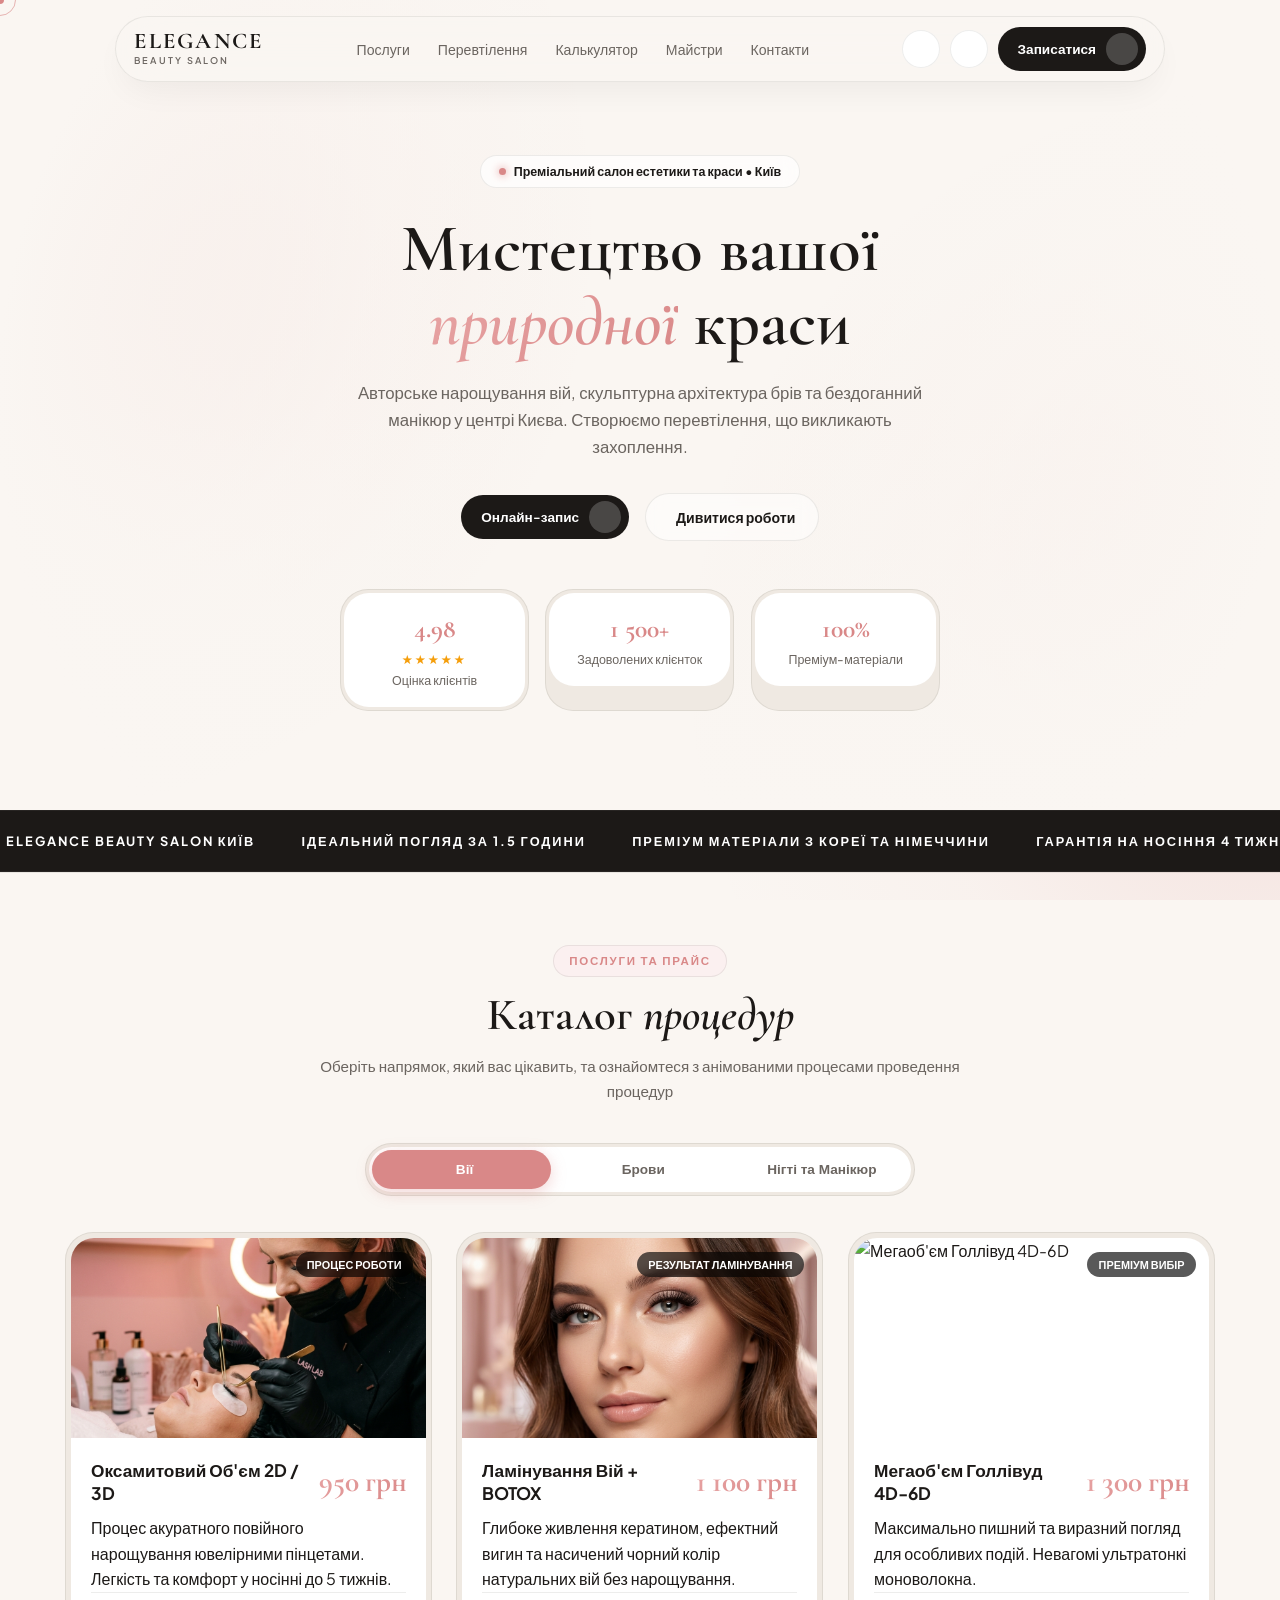
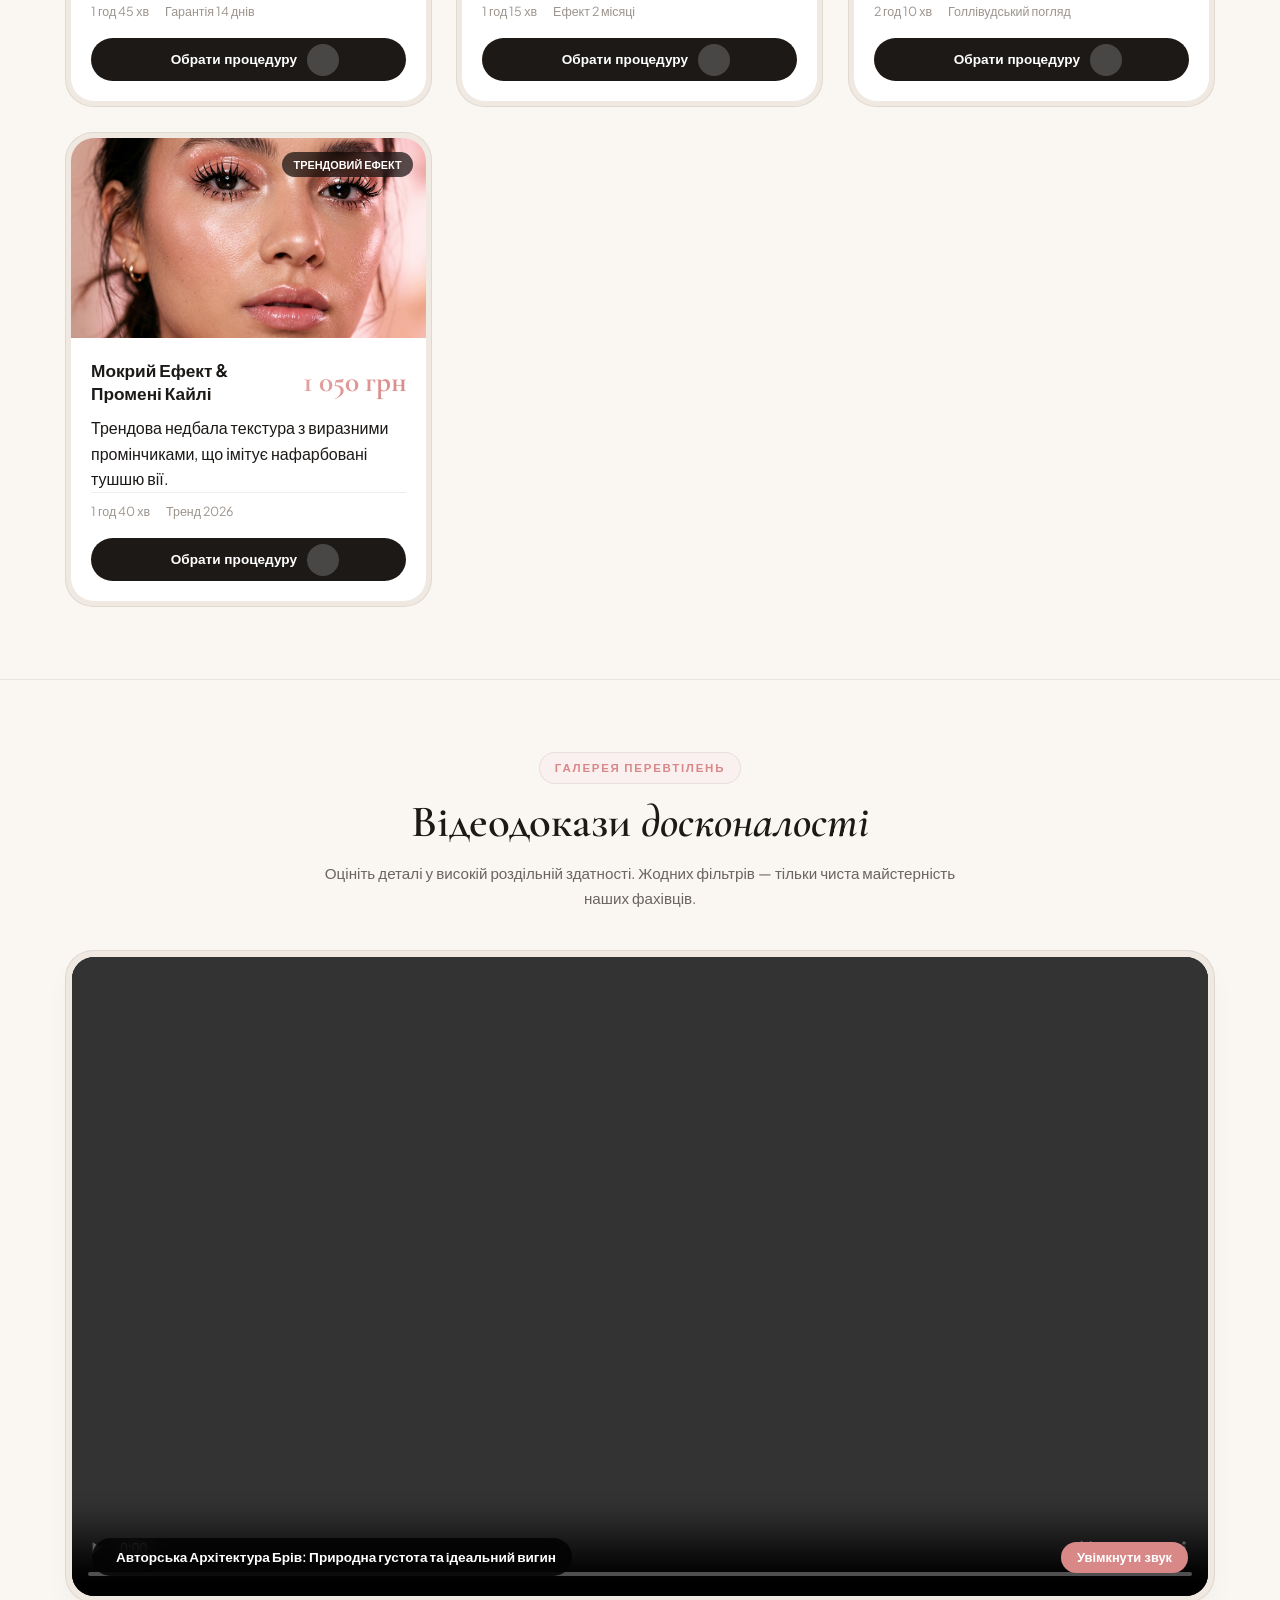
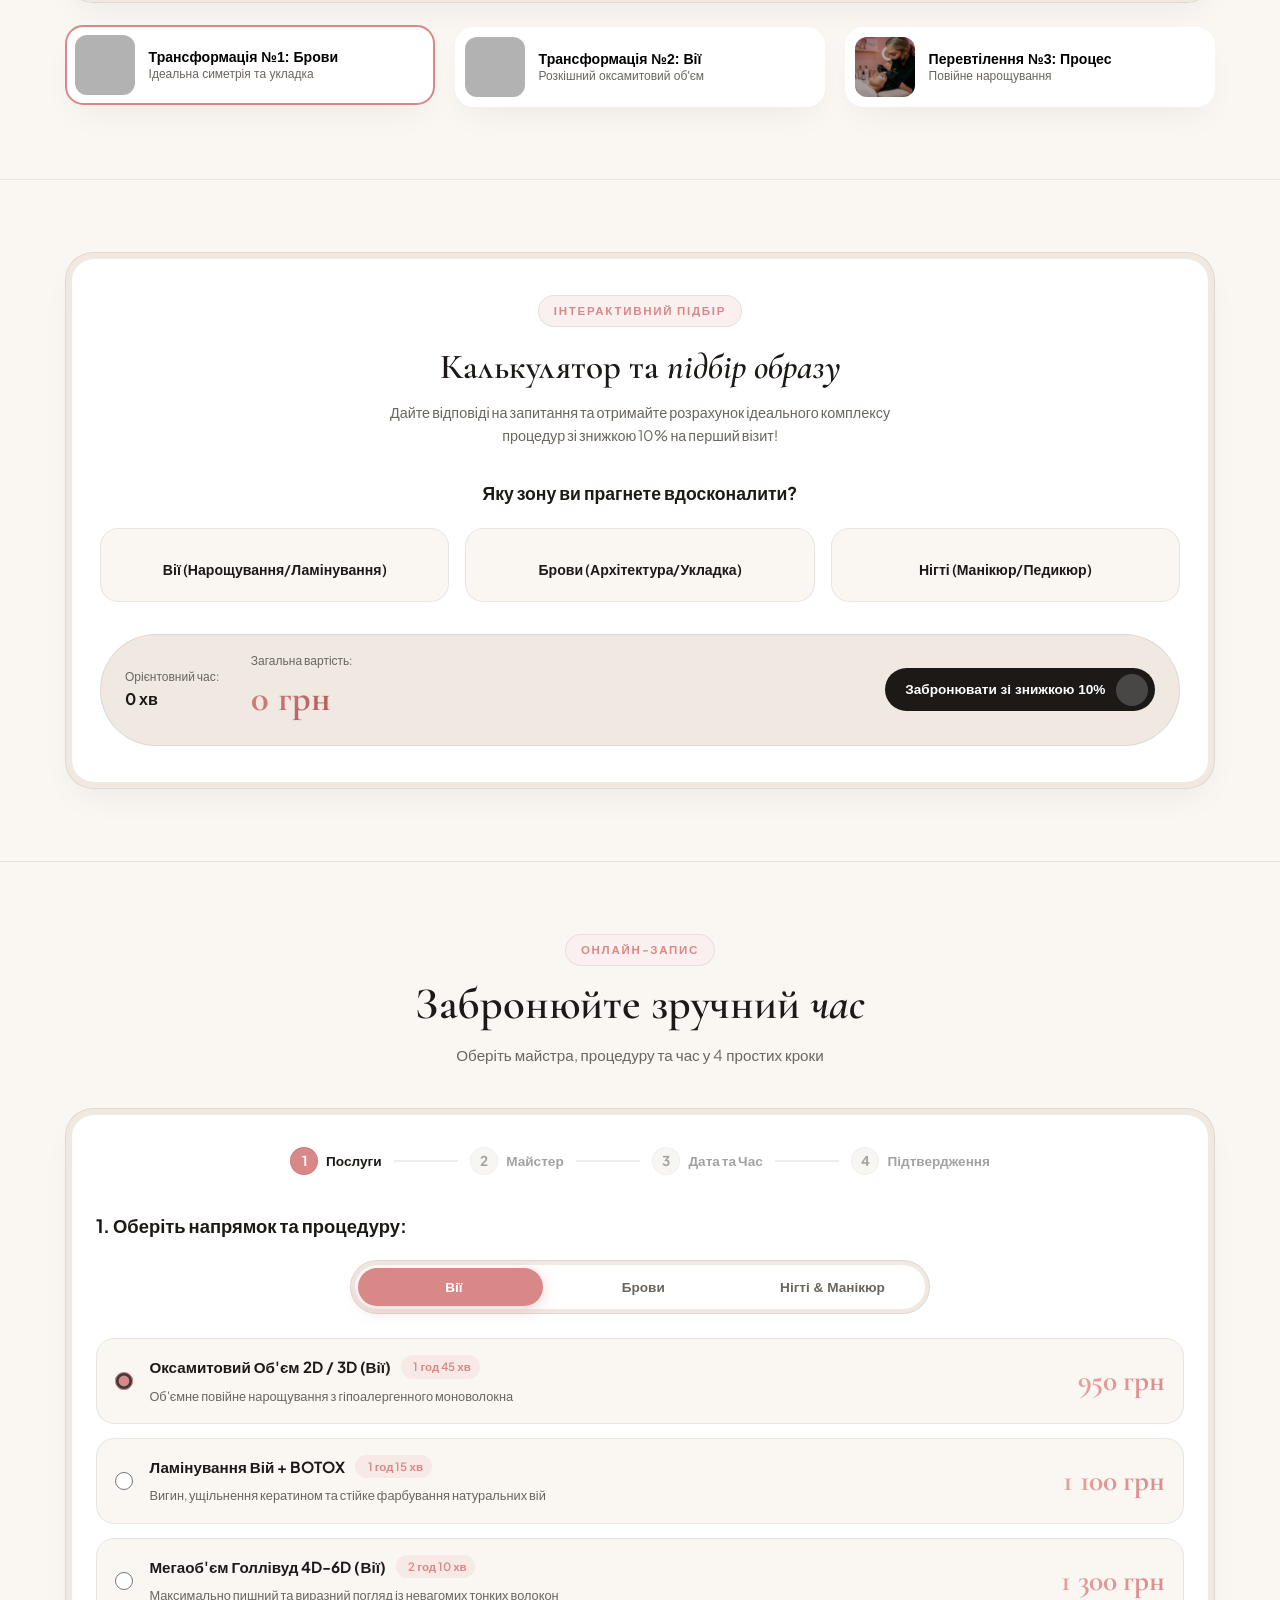
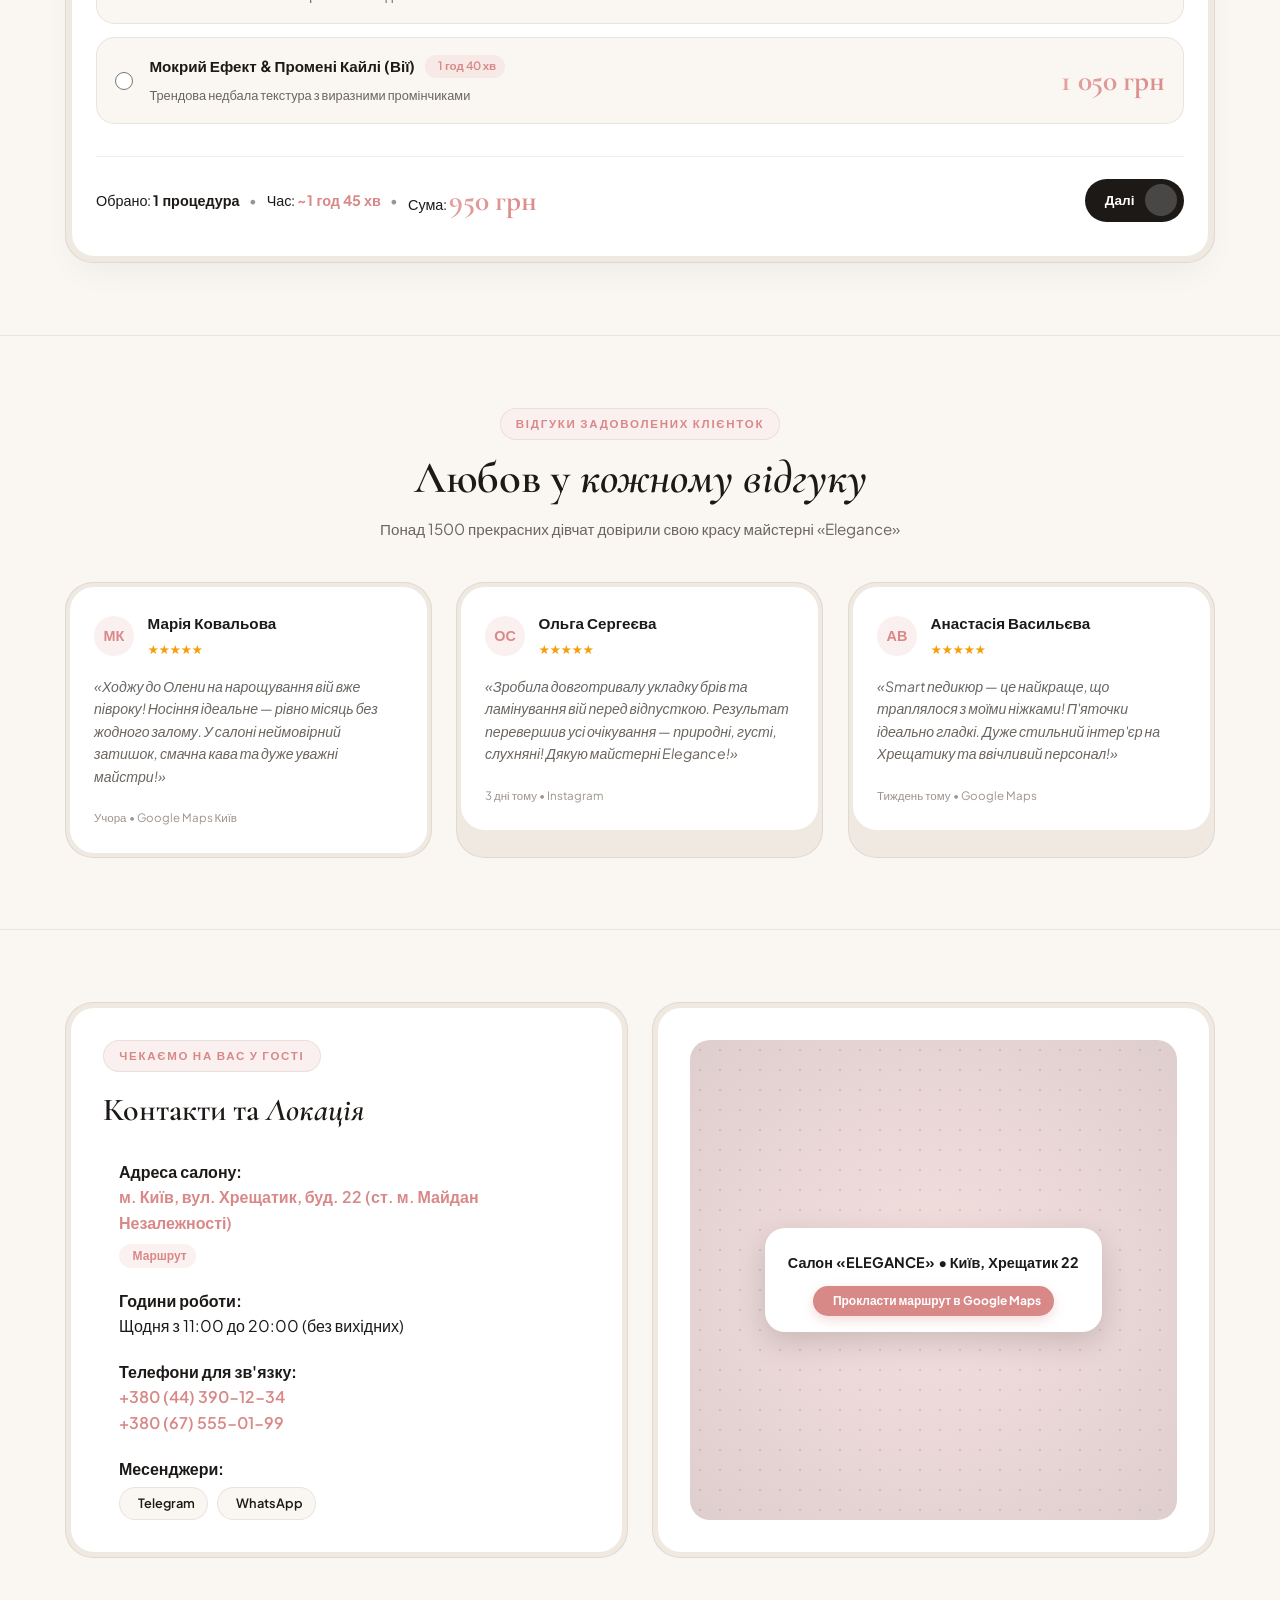
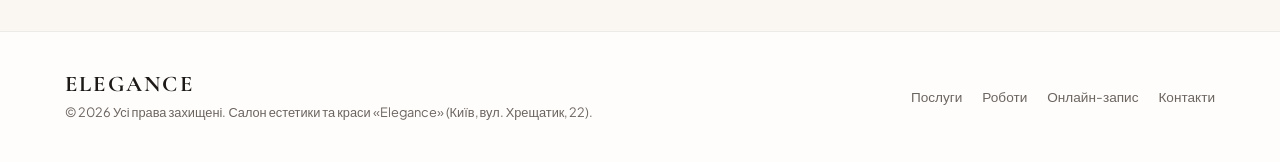
==== index.html @ 8b72a8e2 "Update index.html" ====
<!DOCTYPE html>
<html lang="uk" data-theme="light">
<head>
    <meta charset="UTF-8">
    <meta name="viewport" content="width=device-width, initial-scale=1.0">
    <title>Салон Краси «Elegance» | Преміум Вії, Брови та Нігті в Києві</title>
    <meta name="description" content="Преміальний салон краси «Elegance» у Києві. Експертне нарощування вій, архітектура брів та авторський манікюр. Онлайн-запис 24/7.">
    
    <!-- Google Fonts -->
    <link rel="preconnect" href="https://fonts.googleapis.com">
    <link rel="preconnect" href="https://fonts.gstatic.com" crossorigin>
    <link href="https://fonts.googleapis.com/css2?family=Cormorant+Garamond:ital,wght@0,500;0,600;0,700;1,500;1,600&family=Plus+Jakarta+Sans:wght@300;400;500;600;700&family=Playfair+Display:ital,wght@0,600;0,700;1,400&display=swap" rel="stylesheet">
    
    <!-- Remix Icon -->
    <link href="https://cdn.jsdelivr.net/npm/remixicon@3.5.0/fonts/remixicon.css" rel="stylesheet">
    
    <link rel="stylesheet" href="index.css?v=20260807_RADIO_SINGLE_v1">
</head>
<body>

    <!-- Custom Luxury Cursor -->
    <div class="custom-cursor" id="customCursor"></div>
    <div class="custom-cursor-follower" id="customCursorFollower"></div>

    <!-- Floating Island Glass Navigation -->
    <header class="navbar-wrapper">
        <nav class="navbar-island">
            <a href="#" class="brand-logo">
                <span class="brand-title">ELEGANCE</span>
                <span class="brand-sub">BEAUTY SALON</span>
            </a>

            <div class="nav-menu" id="navMenu">
                <a href="#services" class="nav-link">Послуги</a>
                <a href="#transformations" class="nav-link">Перевтілення</a>
                <a href="#calculator" class="nav-link">Калькулятор</a>
                <a href="#booking" class="nav-link">Майстри</a>
                <a href="#contacts" class="nav-link">Контакти</a>
            </div>

            <div class="nav-actions">
                <button class="icon-toggle-btn" id="soundToggle" title="Звуковий відгук" aria-label="Звук">
                    <i class="ri-volume-up-line" id="soundIcon"></i>
                </button>

                <button class="icon-toggle-btn" id="themeToggle" title="Змінити тему" aria-label="Тема">
                    <i class="ri-moon-clear-line" id="themeIcon"></i>
                </button>

                <a href="#booking" class="btn-nested-primary nav-cta-desktop">
                    <span class="btn-text">Записатися</span>
                    <span class="btn-icon-wrapper">
                        <i class="ri-arrow-right-up-line"></i>
                    </span>
                </a>

                <button class="hamburger-btn" id="hamburgerBtn" aria-label="Відкрити меню">
                    <span></span>
                    <span></span>
                </button>
            </div>
        </nav>
    </header>

    <!-- Mobile Navigation Overlay -->
    <div class="mobile-menu-overlay" id="mobileMenuOverlay">
        <div class="mobile-menu-content">
            <a href="#services" class="mobile-nav-link">Послуги та Прайс</a>
            <a href="#transformations" class="mobile-nav-link">Відеогалерея</a>
            <a href="#calculator" class="mobile-nav-link">Підбір комплекту</a>
            <a href="#booking" class="mobile-nav-link">Онлайн-запис</a>
            <a href="#reviews" class="mobile-nav-link">Відгуки</a>
            <a href="#contacts" class="mobile-nav-link">Контакти</a>
            
            <div class="mobile-menu-footer">
                <a href="#booking" class="btn-nested-primary btn-full-mobile">
                    <span class="btn-text">Записатися онлайн</span>
                    <span class="btn-icon-wrapper"><i class="ri-calendar-check-line"></i></span>
                </a>
            </div>
        </div>
    </div>

    <!-- Main Content -->
    <main>
        <!-- Hero Section -->
        <section class="hero-section" id="hero">
            <div class="hero-bg-media">
                <video autoplay loop muted playsinline class="hero-video">
                    <source src="assets/videos/kling_20260805_VIDEO_Smooth_cin_5926_0.mp4" type="video/mp4">
                </video>
                <div class="hero-overlay-gradient"></div>
            </div>

            <div class="hero-container">
                <div class="hero-badge-pill">
                    <span class="badge-dot"></span>
                    <span>Преміальний салон естетики та краси • Київ</span>
                </div>

                <h1 class="hero-heading">
                    Мистецтво вашої <br>
                    <span class="text-serif-italic text-gradient">природної</span> краси
                </h1>

                <p class="hero-description">
                    Авторське нарощування вій, скульптурна архітектура брів та бездоганний манікюр у центрі Києва. Створюємо перевтілення, що викликають захоплення.
                </p>

                <div class="hero-actions">
                    <a href="#booking" class="btn-nested-primary btn-hero">
                        <span class="btn-text">Онлайн-запис</span>
                        <span class="btn-icon-wrapper"><i class="ri-calendar-line"></i></span>
                    </a>
                    <a href="#transformations" class="btn-secondary-glass">
                        <i class="ri-play-circle-line"></i>
                        <span>Дивитися роботи</span>
                    </a>
                </div>

                <!-- Floating Feature Badges -->
                <div class="hero-stats-grid">
                    <div class="stat-card-bezel">
                        <div class="stat-card-core">
                            <span class="stat-number">4.98</span>
                            <span class="stat-stars">★★★★★</span>
                            <span class="stat-label">Оцінка клієнтів</span>
                        </div>
                    </div>
                    <div class="stat-card-bezel">
                        <div class="stat-card-core">
                            <span class="stat-number">1 500+</span>
                            <span class="stat-label">Задоволених клієнток</span>
                        </div>
                    </div>
                    <div class="stat-card-bezel">
                        <div class="stat-card-core">
                            <span class="stat-number">100%</span>
                            <span class="stat-label">Преміум-матеріали</span>
                        </div>
                    </div>
                </div>
            </div>
        </section>

        <!-- Floating Text / Marquee Banner -->
        <section class="marquee-section">
            <div class="marquee-track">
                <div class="marquee-content">
                    <span class="marquee-item"><i class="ri-sparkles-line"></i> ELEGANCE BEAUTY SALON КИЇВ</span>
                    <span class="marquee-item"><i class="ri-heart-3-line"></i> ІДЕАЛЬНИЙ ПОГЛЯД ЗА 1.5 ГОДИНИ</span>
                    <span class="marquee-item"><i class="ri-vip-crown-line"></i> ПРЕМІУМ МАТЕРІАЛИ З КОРЕЇ ТА НІМЕЧЧИНИ</span>
                    <span class="marquee-item"><i class="ri-checkbox-circle-line"></i> ГАРАНТІЯ НА НОСІННЯ 4 ТИЖНІ</span>
                    <span class="marquee-item"><i class="ri-cup-line"></i> СВІЖОЗВАРЕНА КАВА ТА ШАМПАНСЬКЕ</span>
                </div>
                <div class="marquee-content" aria-hidden="true">
                    <span class="marquee-item"><i class="ri-sparkles-line"></i> ELEGANCE BEAUTY SALON КИЇВ</span>
                    <span class="marquee-item"><i class="ri-heart-3-line"></i> ІДЕАЛЬНИЙ ПОГЛЯД ЗА 1.5 ГОДИНИ</span>
                    <span class="marquee-item"><i class="ri-vip-crown-line"></i> ПРЕМІУМ МАТЕРІАЛИ З КОРЕЇ ТА НІМЕЧЧИНИ</span>
                    <span class="marquee-item"><i class="ri-checkbox-circle-line"></i> ГАРАНТІЯ НА НОСІННЯ 4 ТИЖНІ</span>
                    <span class="marquee-item"><i class="ri-cup-line"></i> СВІЖОЗВАРЕНА КАВА ТА ШАМПАНСЬКЕ</span>
                </div>
            </div>
        </section>

        <!-- Services Section (REAL KYIV MARKET PRICES IN UAH / ГРН) -->
        <section class="services-section" id="services">
            <div class="section-container">
                <div class="section-header">
                    <div class="eyebrow-pill">Послуги та Прайс</div>
                    <h2 class="section-title">Каталог <span class="text-serif-italic">процедур</span></h2>
                    <p class="section-subtitle">Оберіть напрямок, який вас цікавить, та ознайомтеся з анімованими процесами проведення процедур</p>
                </div>

                <!-- Category Tabs -->
                <div class="services-tabs-bezel">
                    <div class="services-tabs-core">
                        <button class="tab-btn active" data-category="lashes">
                            <i class="ri-eye-line"></i>
                            <span>Вії</span>
                        </button>
                        <button class="tab-btn" data-category="brows">
                            <i class="ri-brush-line"></i>
                            <span>Брови</span>
                        </button>
                        <button class="tab-btn" data-category="nails">
                            <i class="ri-hand-sanitizer-line"></i>
                            <span>Нігті та Манікюр</span>
                        </button>
                    </div>
                </div>

                <!-- Services Grid (Kyiv Market Prices in UAH) -->
                <div class="services-grid" id="servicesGrid">
                    
                    <!-- EYELASHES VARIATIONS -->
                    <div class="service-card-shell category-item lashes active">
                        <div class="service-card-core">
                            <div class="service-media-preview">
                                <img src="assets/images/lash_process.png" alt="Процес нарощування вій пінцетами" class="card-img cinemagraph-media">
                                <span class="media-tag">Процес роботи</span>
                            </div>
                            <div class="service-details">
                                <div class="service-title-row">
                                    <h3 class="service-name">Оксамитовий Об'єм 2D / 3D</h3>
                                    <span class="service-price luxury-price">950 грн</span>
                                </div>
                                <p class="service-desc">Процес акуратного повійного нарощування ювелірними пінцетами. Легкість та комфорт у носінні до 5 тижнів.</p>
                                <div class="service-meta">
                                    <span><i class="ri-time-line"></i> 1 год 45 хв</span>
                                    <span><i class="ri-shield-star-line"></i> Гарантія 14 днів</span>
                                </div>
                                <button class="btn-nested-primary btn-service-add" data-service-id="1">
                                    <span class="btn-text">Обрати процедуру</span>
                                    <span class="btn-icon-wrapper"><i class="ri-add-line"></i></span>
                                </button>
                            </div>
                        </div>
                    </div>

                    <div class="service-card-shell category-item lashes active">
                        <div class="service-card-core">
                            <div class="service-media-preview">
                                <img src="assets/images/lashes_masterpiece.png" alt="Результат ламінування вій" class="card-img">
                                <span class="media-tag">Результат ламінування</span>
                            </div>
                            <div class="service-details">
                                <div class="service-title-row">
                                    <h3 class="service-name">Ламінування Вій + BOTOX</h3>
                                    <span class="service-price luxury-price">1 100 грн</span>
                                </div>
                                <p class="service-desc">Глибоке живлення кератином, ефектний вигин та насичений чорний колір натуральних вій без нарощування.</p>
                                <div class="service-meta">
                                    <span><i class="ri-time-line"></i> 1 год 15 хв</span>
                                    <span><i class="ri-sparkles-fill"></i> Ефект 2 місяці</span>
                                </div>
                                <button class="btn-nested-primary btn-service-add" data-service-id="2">
                                    <span class="btn-text">Обрати процедуру</span>
                                    <span class="btn-icon-wrapper"><i class="ri-add-line"></i></span>
                                </button>
                            </div>
                        </div>
                    </div>

                    <div class="service-card-shell category-item lashes active">
                        <div class="service-card-core">
                            <div class="service-media-preview">
                                <img src="assets/images/Gemini_Generated_Image_3c9hzr3c9hzr3c9h.png" alt="Мегаоб'єм Голлівуд 4D-6D" class="card-img">
                                <span class="media-tag">Преміум вибір</span>
                            </div>
                            <div class="service-details">
                                <div class="service-title-row">
                                    <h3 class="service-name">Мегаоб'єм Голлівуд 4D-6D</h3>
                                    <span class="service-price luxury-price">1 300 грн</span>
                                </div>
                                <p class="service-desc">Максимально пишний та виразний погляд для особливих подій. Невагомі ультратонкі моноволокна.</p>
                                <div class="service-meta">
                                    <span><i class="ri-time-line"></i> 2 год 10 хв</span>
                                    <span><i class="ri-vip-diamond-line"></i> Голлівудський погляд</span>
                                </div>
                                <button class="btn-nested-primary btn-service-add" data-service-id="7">
                                    <span class="btn-text">Обрати процедуру</span>
                                    <span class="btn-icon-wrapper"><i class="ri-add-line"></i></span>
                                </button>
                            </div>
                        </div>
                    </div>

                    <div class="service-card-shell category-item lashes active">
                        <div class="service-card-core">
                            <div class="service-media-preview">
                                <img src="assets/images/wet_lash_effect.png" alt="Мокрий Ефект Промені Кайлі" class="card-img">
                                <span class="media-tag">Трендовий ефект</span>
                            </div>
                            <div class="service-details">
                                <div class="service-title-row">
                                    <h3 class="service-name">Мокрий Ефект & Промені Кайлі</h3>
                                    <span class="service-price luxury-price">1 050 грн</span>
                                </div>
                                <p class="service-desc">Трендова недбала текстура з виразними промінчиками, що імітує нафарбовані тушшю вії.</p>
                                <div class="service-meta">
                                    <span><i class="ri-time-line"></i> 1 год 40 хв</span>
                                    <span><i class="ri-fire-line"></i> Тренд 2026</span>
                                </div>
                                <button class="btn-nested-primary btn-service-add" data-service-id="8">
                                    <span class="btn-text">Обрати процедуру</span>
                                    <span class="btn-icon-wrapper"><i class="ri-add-line"></i></span>
                                </button>
                            </div>
                        </div>
                    </div>

                    <!-- EYEBROWS VARIATIONS -->
                    <div class="service-card-shell category-item brows">
                        <div class="service-card-core">
                            <div class="service-media-preview">
                                <img src="assets/images/brow_process.png" alt="Процес архітектури брів" class="card-img cinemagraph-media">
                                <span class="media-tag">Процес розмітки</span>
                            </div>
                            <div class="service-details">
                                <div class="service-title-row">
                                    <h3 class="service-name">Архітектура & Офарбування Брів</h3>
                                    <span class="service-price luxury-price">650 грн</span>
                                </div>
                                <p class="service-desc">Побудова ідеальної геометричної форми за допомогою циркуля та пензля, корекція воском і нанесення пігменту.</p>
                                <div class="service-meta">
                                    <span><i class="ri-time-line"></i> 50 хв</span>
                                    <span><i class="ri-palette-line"></i> Стійкість до 4 тижнів</span>
                                </div>
                                <button class="btn-nested-primary btn-service-add" data-service-id="3">
                                    <span class="btn-text">Обрати процедуру</span>
                                    <span class="btn-icon-wrapper"><i class="ri-add-line"></i></span>
                                </button>
                            </div>
                        </div>
                    </div>

                    <div class="service-card-shell category-item brows">
                        <div class="service-card-core">
                            <div class="service-media-preview">
                                <img src="assets/images/brow_masterpiece.png" alt="Довготривала укладка брів" class="card-img">
                                <span class="media-tag">Результат ламінування</span>
                            </div>
                            <div class="service-details">
                                <div class="service-title-row">
                                    <h3 class="service-name">Довготривала Укладка (Ламінування)</h3>
                                    <span class="service-price luxury-price">950 грн</span>
                                </div>
                                <p class="service-desc">Укрощення неслухняних волосків, створення ефекту пишних та соболиних брів з доглядовим складом.</p>
                                <div class="service-meta">
                                    <span><i class="ri-time-line"></i> 1 год 10 хв</span>
                                    <span><i class="ri-magic-line"></i> Соболині брови</span>
                                </div>
                                <button class="btn-nested-primary btn-service-add" data-service-id="4">
                                    <span class="btn-text">Обрати процедуру</span>
                                    <span class="btn-icon-wrapper"><i class="ri-add-line"></i></span>
                                </button>
                            </div>
                        </div>
                    </div>

                    <!-- NAILS VARIATIONS -->
                    <div class="service-card-shell category-item nails">
                        <div class="service-card-core">
                            <div class="service-media-preview">
                                <img src="assets/images/nail_process.png" alt="Процес нанесення гель лаку" class="card-img cinemagraph-media">
                                <span class="media-tag">Процес манікюру</span>
                            </div>
                            <div class="service-details">
                                <div class="service-title-row">
                                    <h3 class="service-name">Преміум Манікюр + Покриття Gel Polish</h3>
                                    <span class="service-price luxury-price">850 грн</span>
                                </div>
                                <p class="service-desc">Процес професійного нанесення гель-лаку пензлем тонким шаром під кутикулу та сушіння в UV-лампі.</p>
                                <div class="service-meta">
                                    <span><i class="ri-time-line"></i> 1 год 30 хв</span>
                                    <span><i class="ri-sparkles-line"></i> Зносостійкість</span>
                                </div>
                                <button class="btn-nested-primary btn-service-add" data-service-id="5">
                                    <span class="btn-text">Обрати процедуру</span>
                                    <span class="btn-icon-wrapper"><i class="ri-add-line"></i></span>
                                </button>
                            </div>
                        </div>
                    </div>

                    <div class="service-card-shell category-item nails">
                        <div class="service-card-core">
                            <div class="service-media-preview">
                                <img src="assets/images/pedicure_smart_process.png" alt="Smart Педикюр обробка стопи" class="card-img cinemagraph-media">
                                <span class="media-tag">Процес педикюру</span>
                            </div>
                            <div class="service-details">
                                <div class="service-title-row">
                                    <h3 class="service-name">Smart Педикюр з Обробкою Стопы</h3>
                                    <span class="service-price luxury-price">1 200 грн</span>
                                </div>
                                <p class="service-desc">Запатентований педикюр smart-дисками: дзеркальна гладкість п'яточок без розмочування та естетичне покриття.</p>
                                <div class="service-meta">
                                    <span><i class="ri-time-line"></i> 1 год 45 хв</span>
                                    <span><i class="ri-footprint-line"></i> Оксамитова шкіра</span>
                                </div>
                                <button class="btn-nested-primary btn-service-add" data-service-id="6">
                                    <span class="btn-text">Обрати процедуру</span>
                                    <span class="btn-icon-wrapper"><i class="ri-add-line"></i></span>
                                </button>
                            </div>
                        </div>
                    </div>

                    <div class="service-card-shell category-item nails">
                        <div class="service-card-core">
                            <div class="service-media-preview">
                                <img src="assets/images/nail_masterpiece.png" alt="Нарощування Нігтів Гель" class="card-img">
                                <span class="media-tag">Результат манікюру</span>
                            </div>
                            <div class="service-details">
                                <div class="service-title-row">
                                    <h3 class="service-name">Нарощування Нігтів Гель / Акрігель</h3>
                                    <span class="service-price luxury-price">1 400 грн</span>
                                </div>
                                <p class="service-desc">Моделювання будь-якої довжини та форми (мигдаль, квадрат, балерина) з армуванням та стійким покриттям.</p>
                                <div class="service-meta">
                                    <span><i class="ri-time-line"></i> 2 год 15 хв</span>
                                    <span><i class="ri-hand-heart-line"></i> Міцність 5 тижнів</span>
                                </div>
                                <button class="btn-nested-primary btn-service-add" data-service-id="10">
                                    <span class="btn-text">Обрати процедуру</span>
                                    <span class="btn-icon-wrapper"><i class="ri-add-line"></i></span>
                                </button>
                            </div>
                        </div>
                    </div>

                </div>
            </div>
        </section>

        <!-- Before / After Transformation Video Gallery -->
        <section class="gallery-section" id="transformations">
            <div class="section-container">
                <div class="section-header">
                    <div class="eyebrow-pill">Галерея Перевтілень</div>
                    <h2 class="section-title">Відеодокази <span class="text-serif-italic">досконалості</span></h2>
                    <p class="section-subtitle">Оцініть деталі у високій роздільній здатності. Жодних фільтрів — тільки чиста майстерність наших фахівців.</p>
                </div>

                <div class="transformation-stage">
                    <div class="video-stage-shell">
                        <div class="video-stage-core">
                            <video id="galleryMainVideo" controls autoplay loop muted playsinline class="stage-video">
                                <source src="assets/videos/kling_20260805_VIDEO_Smooth_cin_5870_0.mp4" type="video/mp4">
                            </video>
                            <img id="galleryMainImg" src="" alt="Перевтілення №3" class="stage-video cinemagraph-media" style="display: none; object-fit: cover;">

                            <div class="stage-video-overlay">
                                <div class="stage-badge">
                                    <i class="ri-play-fill" id="stageBadgeIcon"></i>
                                    <span id="videoTitle">Авторська Архітектура Брів: Природна густота та ідеальний вигин</span>
                                </div>
                                <button class="btn-sound-unmute" id="unmuteStageBtn">
                                    <i class="ri-volume-mute-line"></i> Увімкнути звук
                                </button>
                            </div>
                        </div>
                    </div>

                    <!-- Video Selector Thumbnails -->
                    <div class="gallery-thumbs-row">
                        <button class="thumb-card active" data-video="assets/videos/kling_20260805_VIDEO_Smooth_cin_5870_0.mp4" data-title="Авторська Архітектура Брів: Природна густота та ідеальний вигин">
                            <div class="thumb-media">
                                <video muted loop class="thumb-video">
                                    <source src="assets/videos/kling_20260805_VIDEO_Smooth_cin_5870_0.mp4" type="video/mp4">
                                </video>
                                <span class="play-icon"><i class="ri-play-circle-fill"></i></span>
                            </div>
                            <div class="thumb-info">
                                <h4>Трансформація №1: Брови</h4>
                                <p>Ідеальна симетрія та укладка</p>
                            </div>
                        </button>

                        <button class="thumb-card" data-video="assets/videos/kling_20260805_VIDEO_Smooth_cin_5926_0.mp4" data-title="Погляд кінодіви: Вії 3D & Скульпурування">
                            <div class="thumb-media">
                                <video muted loop class="thumb-video">
                                    <source src="assets/videos/kling_20260805_VIDEO_Smooth_cin_5926_0.mp4" type="video/mp4">
                                </video>
                                <span class="play-icon"><i class="ri-play-circle-fill"></i></span>
                            </div>
                            <div class="thumb-info">
                                <h4>Трансформація №2: Вії</h4>
                                <p>Розкішний оксамитовий об'єм</p>
                            </div>
                        </button>

                        <button class="thumb-card" data-img="assets/images/lash_process.png" data-title="Процес ювелірного нарощування вій: Авторська техніка">
                            <div class="thumb-media">
                                <img src="assets/images/lash_process.png" alt="Результат перевтілення" class="thumb-img">
                                <span class="play-icon"><i class="ri-image-line"></i></span>
                            </div>
                            <div class="thumb-info">
                                <h4>Перевтілення №3: Процес</h4>
                                <p>Повійне нарощування</p>
                            </div>
                        </button>
                    </div>
                </div>
            </div>
        </section>

        <!-- Price Calculator / Service Matcher Quiz (UAH MARKET PRICES) -->
        <section class="calculator-section" id="calculator">
            <div class="section-container">
                <div class="calculator-shell">
                    <div class="calculator-core">
                        <div class="quiz-header">
                            <div class="eyebrow-pill">Інтерактивний Підбір</div>
                            <h2 class="quiz-title">Калькулятор та <span class="text-serif-italic">підбір образу</span></h2>
                            <p class="quiz-desc">Дайте відповіді на запитання та отримайте розрахунок ідеального комплексу процедур зі знижкою 10% на перший візит!</p>
                        </div>

                        <div class="quiz-step-container" id="quizContainer">
                            <div class="quiz-step active" data-step="1">
                                <h3 class="step-question">Яку зону ви прагнете вдосконалити?</h3>
                                <div class="options-grid">
                                    <label class="quiz-option">
                                        <input type="checkbox" name="zone" value="lashes" data-price="1050" data-time="90">
                                        <div class="option-content">
                                            <i class="ri-eye-line"></i>
                                            <span>Вії (Нарощування/Ламінування)</span>
                                        </div>
                                    </label>
                                    <label class="quiz-option">
                                        <input type="checkbox" name="zone" value="brows" data-price="650" data-time="50">
                                        <div class="option-content">
                                            <i class="ri-brush-line"></i>
                                            <span>Брови (Архітектура/Укладка)</span>
                                        </div>
                                    </label>
                                    <label class="quiz-option">
                                        <input type="checkbox" name="zone" value="nails" data-price="850" data-time="90">
                                        <div class="option-content">
                                            <i class="ri-hand-sanitizer-line"></i>
                                            <span>Нігті (Манікюр/Педикюр)</span>
                                        </div>
                                    </label>
                                </div>
                            </div>
                        </div>

                        <!-- Quiz Live Result Bar -->
                        <div class="quiz-result-bar">
                            <div class="result-details">
                                <div class="result-item">
                                    <span class="result-label">Орієнтовний час:</span>
                                    <span class="result-value" id="quizTotalTime">0 хв</span>
                                </div>
                                <div class="result-item">
                                    <span class="result-label">Загальна вартість:</span>
                                    <span class="result-value price-total" id="quizTotalPrice">0 грн</span>
                                </div>
                            </div>
                            <button class="btn-nested-primary" id="btnBookQuizPackage">
                                <span class="btn-text">Забронювати зі знижкою 10%</span>
                                <span class="btn-icon-wrapper"><i class="ri-percent-line"></i></span>
                            </button>
                        </div>
                    </div>
                </div>
            </div>
        </section>

        <!-- Online Booking Section (REAL KYIV MARKET PRICES IN UAH / ГРН) -->
        <section class="booking-section" id="booking">
            <div class="section-container">
                <div class="section-header">
                    <div class="eyebrow-pill">Онлайн-Запис</div>
                    <h2 class="section-title">Забронюйте зручний <span class="text-serif-italic">час</span></h2>
                    <p class="section-subtitle">Оберіть майстра, процедуру та час у 4 простих кроки</p>
                </div>

                <!-- Multi-Step Booking Widget -->
                <div class="booking-widget-shell">
                    <div class="booking-widget-core">
                        <!-- Step Progress Indicator -->
                        <div class="booking-progress-bar">
                            <div class="progress-step active" data-step="1">
                                <span class="step-num">1</span>
                                <span class="step-title">Послуги</span>
                            </div>
                            <div class="progress-line"></div>
                            <div class="progress-step" data-step="2">
                                <span class="step-num">2</span>
                                <span class="step-title">Майстер</span>
                            </div>
                            <div class="progress-line"></div>
                            <div class="progress-step" data-step="3">
                                <span class="step-num">3</span>
                                <span class="step-title">Дата та Час</span>
                            </div>
                            <div class="progress-line"></div>
                            <div class="progress-step" data-step="4">
                                <span class="step-num">4</span>
                                <span class="step-title">Підтвердження</span>
                            </div>
                        </div>

                        <!-- Step Content Sections -->
                        <div class="booking-steps-body">
                            <!-- Step 1: Select Category & Services -->
                            <div class="b-step-content active" id="bStep1">
                                <h3>1. Оберіть напрямок та процедуру:</h3>
                                
                                <div class="b-cat-tabs-bezel">
                                    <div class="b-cat-tabs-core">
                                        <button class="b-cat-btn active" data-bcat="lashes">
                                            <i class="ri-eye-line"></i>
                                            <span>Вії</span>
                                        </button>
                                        <button class="b-cat-btn" data-bcat="brows">
                                            <i class="ri-brush-line"></i>
                                            <span>Брови</span>
                                        </button>
                                        <button class="b-cat-btn" data-bcat="nails">
                                            <i class="ri-hand-sanitizer-line"></i>
                                            <span>Нігті & Манікюр</span>
                                        </button>
                                    </div>
                                </div>

                                <div class="b-services-list">
                                    
                                    <!-- EYELASHES GROUP -->
                                    <label class="b-service-item bcat-item lashes active">
                                        <input type="radio" name="bookingService" class="b-service-cb" data-id="1" data-cat="lashes" data-name="Оксамитовий Об'єм 2D / 3D" data-price="950" data-time="105" checked>
                                        <div class="b-service-info">
                                            <div class="b-s-title-row">
                                                <span class="b-s-title">Оксамитовий Об'єм 2D / 3D (Вії)</span>
                                                <span class="time-badge"><i class="ri-time-line"></i> 1 год 45 хв</span>
                                            </div>
                                            <span class="b-s-desc">Об'ємне повійне нарощування з гіпоалергенного моноволокна</span>
                                        </div>
                                        <span class="b-s-price luxury-price">950 грн</span>
                                    </label>

                                    <label class="b-service-item bcat-item lashes active">
                                        <input type="radio" name="bookingService" class="b-service-cb" data-id="2" data-cat="lashes" data-name="Ламінування вій + BOTOX" data-price="1100" data-time="75">
                                        <div class="b-service-info">
                                            <div class="b-s-title-row">
                                                <span class="b-s-title">Ламінування Вій + BOTOX</span>
                                                <span class="time-badge"><i class="ri-time-line"></i> 1 год 15 хв</span>
                                            </div>
                                            <span class="b-s-desc">Вигин, ущільнення кератином та стійке фарбування натуральних вій</span>
                                        </div>
                                        <span class="b-s-price luxury-price">1 100 грн</span>
                                    </label>

                                    <label class="b-service-item bcat-item lashes active">
                                        <input type="radio" name="bookingService" class="b-service-cb" data-id="7" data-cat="lashes" data-name="Мегаоб'єм Голлівуд 4D-6D" data-price="1300" data-time="130">
                                        <div class="b-service-info">
                                            <div class="b-s-title-row">
                                                <span class="b-s-title">Мегаоб'єм Голлівуд 4D-6D (Вії)</span>
                                                <span class="time-badge"><i class="ri-time-line"></i> 2 год 10 хв</span>
                                            </div>
                                            <span class="b-s-desc">Максимально пишний та виразний погляд із невагомих тонких волокон</span>
                                        </div>
                                        <span class="b-s-price luxury-price">1 300 грн</span>
                                    </label>

                                    <label class="b-service-item bcat-item lashes active">
                                        <input type="radio" name="bookingService" class="b-service-cb" data-id="8" data-cat="lashes" data-name="Мокрий Ефект & Промені Кайлі" data-price="1050" data-time="100">
                                        <div class="b-service-info">
                                            <div class="b-s-title-row">
                                                <span class="b-s-title">Мокрий Ефект & Промені Кайлі (Вії)</span>
                                                <span class="time-badge"><i class="ri-time-line"></i> 1 год 40 хв</span>
                                            </div>
                                            <span class="b-s-desc">Трендова недбала текстура з виразними промінчиками</span>
                                        </div>
                                        <span class="b-s-price luxury-price">1 050 грн</span>
                                    </label>

                                    <!-- EYEBROWS GROUP -->
                                    <label class="b-service-item bcat-item brows">
                                        <input type="radio" name="bookingService" class="b-service-cb" data-id="3" data-cat="brows" data-name="Архітектура & Офарбування Брів" data-price="650" data-time="50">
                                        <div class="b-service-info">
                                            <div class="b-s-title-row">
                                                <span class="b-s-title">Архітектура & Офарбування Брів</span>
                                                <span class="time-badge"><i class="ri-time-line"></i> 50 хв</span>
                                            </div>
                                            <span class="b-s-desc">Геометрична розмітка форми, корекція воском та нанесення пігменту</span>
                                        </div>
                                        <span class="b-s-price luxury-price">650 грн</span>
                                    </label>

                                    <label class="b-service-item bcat-item brows">
                                        <input type="radio" name="bookingService" class="b-service-cb" data-id="4" data-cat="brows" data-name="Довготривала Укладка (Ламінування)" data-price="950" data-time="70">
                                        <div class="b-service-info">
                                            <div class="b-s-title-row">
                                                <span class="b-s-title">Довготривала Укладка Брів (Ламінування)</span>
                                                <span class="time-badge"><i class="ri-time-line"></i> 1 год 10 хв</span>
                                            </div>
                                            <span class="b-s-desc">Укрощення неслухняних волосків та фіксуючий догляд на 2 місяці</span>
                                        </div>
                                        <span class="b-s-price luxury-price">950 грн</span>
                                    </label>

                                    <!-- NAILS GROUP -->
                                    <label class="b-service-item bcat-item nails">
                                        <input type="radio" name="bookingService" class="b-service-cb" data-id="5" data-cat="nails" data-name="Преміум Манікюр + Покриття Gel Polish" data-price="850" data-time="90">
                                        <div class="b-service-info">
                                            <div class="b-s-title-row">
                                                <span class="b-s-title">Преміум Манікюр + Покриття Gel Polish</span>
                                                <span class="time-badge"><i class="ri-time-line"></i> 1 год 30 хв</span>
                                            </div>
                                            <span class="b-s-desc">Апаратна обробка кутикули, вирівнювання та стійке покриття</span>
                                        </div>
                                        <span class="b-s-price luxury-price">850 грн</span>
                                    </label>

                                    <label class="b-service-item bcat-item nails">
                                        <input type="radio" name="bookingService" class="b-service-cb" data-id="6" data-cat="nails" data-name="Smart Педикюр з Обробкою Стопи" data-price="1200" data-time="105">
                                        <div class="b-service-info">
                                            <div class="b-s-title-row">
                                                <span class="b-s-title">Smart Педикюр з Обробкою Стопи</span>
                                                <span class="time-badge"><i class="ri-time-line"></i> 1 год 45 хв</span>
                                            </div>
                                            <span class="b-s-desc">Педикюр smart-дисками до дзеркальної гладкості стоп та естетика</span>
                                        </div>
                                        <span class="b-s-price luxury-price">1 200 грн</span>
                                    </label>

                                    <label class="b-service-item bcat-item nails">
                                        <input type="radio" name="bookingService" class="b-service-cb" data-id="10" data-cat="nails" data-name="Нарощування Нігтів Гель / Акрігель" data-price="1400" data-time="135">
                                        <div class="b-service-info">
                                            <div class="b-s-title-row">
                                                <span class="b-s-title">Нарощування Нігтів Гель / Акрігель</span>
                                                <span class="time-badge"><i class="ri-time-line"></i> 2 год 15 хв</span>
                                            </div>
                                            <span class="b-s-desc">Моделювання будь-якої форми та довжини з армуванням</span>
                                        </div>
                                        <span class="b-s-price luxury-price">1 400 грн</span>
                                    </label>

                                </div>
                            </div>

                            <!-- Step 2: Select Master for Category -->
                            <div class="b-step-content" id="bStep2">
                                <h3>2. Оберіть майстра напрямку:</h3>
                                
                                <div class="masters-category-group" id="mastersGroup">
                                    <!-- LASH MASTERS -->
                                    <div class="masters-grid cat-masters lashes active">
                                        <div class="master-card-shell selected" data-master-id="m1" data-master-name="Олена Соколова (Старший Top Lash Artist)" data-cat="lashes">
                                            <div class="master-card-core">
                                                <span class="rank-badge senior"><i class="ri-vip-crown-fill"></i> Старший майстер</span>
                                                <div class="master-avatar-wrapper">
                                                    <img src="assets/images/master_portrait.png" alt="Майстер Олена">
                                                    <span class="master-rating">★ 4.99</span>
                                                </div>
                                                <h4 class="master-name">Олена Соколова</h4>
                                                <span class="master-role">Top Lash Artist</span>
                                                <p class="master-experience">Досвід 7 років • 4000+ процедур</p>
                                            </div>
                                        </div>

                                        <div class="master-card-shell" data-master-id="m4" data-master-name="Марія Орлова (Lash Стиліст)" data-cat="lashes">
                                            <div class="master-card-core">
                                                <span class="rank-badge junior"><i class="ri-sparkles-fill"></i> Молодший майстер</span>
                                                <div class="master-avatar-wrapper">
                                                    <img src="assets/images/master_maria.png" alt="Майстер Марія">
                                                    <span class="master-rating">★ 4.94</span>
                                                </div>
                                                <h4 class="master-name">Марія Орлова</h4>
                                                <span class="master-role">Lash Стиліст</span>
                                                <p class="master-experience">Досвід 3 роки • Моделювання вій</p>
                                            </div>
                                        </div>
                                    </div>

                                    <!-- BROW MASTERS -->
                                    <div class="masters-grid cat-masters brows">
                                        <div class="master-card-shell" data-master-id="m2" data-master-name="Анна Романова (Старший Brow Architect)" data-cat="brows">
                                            <div class="master-card-core">
                                                <span class="rank-badge senior"><i class="ri-vip-crown-fill"></i> Старший майстер</span>
                                                <div class="master-avatar-wrapper">
                                                    <img src="assets/images/master_anna.png" alt="Майстер Анна">
                                                    <span class="master-rating">★ 4.98</span>
                                                </div>
                                                <h4 class="master-name">Анна Романова</h4>
                                                <span class="master-role">Senior Brow Architect</span>
                                                <p class="master-experience">Досвід 6 років • Чемпіон Brow-2025</p>
                                            </div>
                                        </div>

                                        <div class="master-card-shell" data-master-id="m5" data-master-name="Дар'я Кравченко (Brow Стиліст)" data-cat="brows">
                                            <div class="master-card-core">
                                                <span class="rank-badge junior"><i class="ri-sparkles-fill"></i> Молодший майстер</span>
                                                <div class="master-avatar-wrapper">
                                                    <img src="assets/images/master_daria.png" alt="Майстер Дар'я">
                                                    <span class="master-rating">★ 4.92</span>
                                                </div>
                                                <h4 class="master-name">Дар'я Кравченко</h4>
                                                <span class="master-role">Brow Стиліст</span>
                                                <p class="master-experience">Досвід 2.5 роки • Укладка та фарбування</p>
                                            </div>
                                        </div>
                                    </div>

                                    <!-- NAIL MASTERS -->
                                    <div class="masters-grid cat-masters nails">
                                        <div class="master-card-shell" data-master-id="m3" data-master-name="Вікторія Кім (Старший Nail Instructor)" data-cat="nails">
                                            <div class="master-card-core">
                                                <span class="rank-badge senior"><i class="ri-vip-crown-fill"></i> Старший майстер</span>
                                                <div class="master-avatar-wrapper">
                                                    <img src="assets/images/master_viktoria.png" alt="Майстер Вікторія">
                                                    <span class="master-rating">★ 4.98</span>
                                                </div>
                                                <h4 class="master-name">Вікторія Кім</h4>
                                                <span class="master-role">Senior Nail Instructor</span>
                                                <p class="master-experience">Досвід 6 років • Smart Педикюр</p>
                                            </div>
                                        </div>

                                        <div class="master-card-shell" data-master-id="m6" data-master-name="Аліна Мельник (Nail Стиліст)" data-cat="nails">
                                            <div class="master-card-core">
                                                <span class="rank-badge junior"><i class="ri-sparkles-fill"></i> Молодший майстер</span>
                                                <div class="master-avatar-wrapper">
                                                    <img src="assets/images/master_alina.png" alt="Майстер Аліна">
                                                    <span class="master-rating">★ 4.93</span>
                                                </div>
                                                <h4 class="master-name">Аліна Мельник</h4>
                                                <span class="master-role">Nail Стиліст</span>
                                                <p class="master-experience">Досвід 3 роки • Гель-лак та дизайн</p>
                                            </div>
                                        </div>
                                    </div>

                                </div>
                            </div>

                            <!-- Step 3: Date & Time Picker -->
                            <div class="b-step-content" id="bStep3">
                                <h3>Оберіть зручний день та час:</h3>
                                <div class="calendar-time-picker">
                                    <div class="calendar-wrapper">
                                        <div class="calendar-header">
                                            <button type="button" class="cal-nav-btn" id="prevMonthBtn" aria-label="Попередній місяць">
                                                <i class="ri-arrow-left-s-line"></i>
                                            </button>
                                            <select id="calendarMonthSelect" class="calendar-month-select" aria-label="Оберіть місяць">
                                                <option value="2026-7">Серпень 2026</option>
                                                <option value="2026-8">Вересень 2026</option>
                                                <option value="2026-9">Жовтень 2026</option>
                                                <option value="2026-10">Листопад 2026</option>
                                                <option value="2026-11">Грудень 2026</option>
                                                <option value="2027-0">Січень 2027</option>
                                            </select>
                                            <button type="button" class="cal-nav-btn" id="nextMonthBtn" aria-label="Наступний місяць">
                                                <i class="ri-arrow-right-s-line"></i>
                                            </button>
                                        </div>
                                        <div class="calendar-weekdays-row">
                                            <span>Пн</span><span>Вів</span><span>Ср</span><span>Чт</span><span>Пт</span><span>Сб</span><span>Нд</span>
                                        </div>
                                        <div class="calendar-days-grid" id="calendarDaysGrid">
                                            <!-- Dynamic Days -->
                                        </div>
                                    </div>

                                    <div class="time-slots-wrapper">
                                        <h4>Доступний час:</h4>
                                        <div class="time-slots-grid" id="timeSlotsGrid">
                                            <button class="time-slot-btn" data-time="10:00">10:00</button>
                                            <button class="time-slot-btn" data-time="11:30">11:30</button>
                                            <button class="time-slot-btn active" data-time="13:00">13:00</button>
                                            <button class="time-slot-btn" data-time="14:30">14:30</button>
                                            <button class="time-slot-btn" data-time="16:00">16:00</button>
                                            <button class="time-slot-btn" data-time="17:30">17:30</button>
                                            <button class="time-slot-btn" data-time="19:00">19:00</button>
                                        </div>

                                        <!-- Overtime Special Alert Box -->
                                        <div class="overtime-alert-box" id="overtimeAlertBox" style="display: none;">
                                            <div class="overtime-title">
                                                <i class="ri-time-line text-pink"></i> 
                                                <strong>Запис після 20:00 (Понад урочно)</strong>
                                            </div>
                                            <p class="overtime-desc" id="overtimeDescText">
                                                Ваша процедура триватиме до <strong>21:15</strong>. Оскільки салон працює до 20:00, цей запис потребує особистого підтвердження майстра.
                                            </p>
                                            <div class="overtime-contact-badge">
                                                <i class="ri-phone-fill"></i> Прямий телефон майстра: 
                                                <a href="tel:+380675550199" id="masterDirectPhone">+380 (67) 555-01-99</a>
                                            </div>
                                            <p class="overtime-note">
                                                ❓ Запит буде надіслано в Telegram-бот майстру з позначкою <strong>«Повідомлення під питанням»</strong> для особистого узгодження.
                                            </p>
                                        </div>
                                    </div>
                                </div>
                            </div>

                            <!-- Step 4: Client Form & Confirmation -->
                            <div class="b-step-content" id="bStep4">
                                <h3>Ваші контактні дані:</h3>
                                <form class="client-form" id="bookingClientForm" onsubmit="return false;">
                                    <div class="form-group">
                                        <label for="clientName">Ваше Ім'я *</label>
                                        <input type="text" id="clientName" required placeholder="Катерина" class="form-input">
                                        <span class="form-error-msg" id="nameErrorMsg" style="display:none; color: #EF4444; font-size: 0.78rem; font-weight: 600; margin-top: 4px;"><i class="ri-error-warning-fill"></i> Будь ласка, вкажіть ваше ім'я</span>
                                    </div>
                                    <div class="form-group">
                                        <label for="clientPhone">Номер Телефону *</label>
                                        <input type="tel" id="clientPhone" required placeholder="+380 (67) 000-00-00" class="form-input" maxlength="19" autocomplete="tel">
                                        <span class="form-error-msg" id="phoneErrorMsg" style="display:none; color: #EF4444; font-size: 0.78rem; font-weight: 600; margin-top: 4px;"><i class="ri-error-warning-fill"></i> Введіть дійсний український номер: +380 (XX) XXX-XX-XX</span>
                                    </div>
                                    <div class="form-group">
                                        <label for="clientNotes">Побажання або особливі примітки</label>
                                        <textarea id="clientNotes" placeholder="Наприклад: хочу ефект мокрих вій із вигином L" class="form-input textarea"></textarea>
                                    </div>
                                </form>
                            </div>
                        </div>

                        <!-- Booking Actions Footer -->
                        <div class="booking-footer">
                            <div class="booking-summary-pill">
                                <span>Обрано: <strong id="summaryCount">0 процедур</strong></span>
                                <span class="divider">•</span>
                                <span>Час: <strong id="summaryTime" class="text-pink">0 хв</strong></span>
                                <span class="divider">•</span>
                                <span>Сума: <strong id="summaryPrice" class="text-pink luxury-price">0 грн</strong></span>
                            </div>

                            <div class="booking-nav-btns">
                                <button class="btn-secondary-glass" id="btnBookingPrev" style="display: none;">
                                    <i class="ri-arrow-left-line"></i> Назад
                                </button>
                                <button class="btn-nested-primary" id="btnBookingNext">
                                    <span class="btn-text">Далі</span>
                                    <span class="btn-icon-wrapper"><i class="ri-arrow-right-line"></i></span>
                                </button>
                            </div>
                        </div>
                    </div>
                </div>
            </div>
        </section>

        <!-- Reviews & Testimonials Section -->
        <section class="reviews-section" id="reviews">
            <div class="section-container">
                <div class="section-header">
                    <div class="eyebrow-pill">Відгуки Задоволених Клієнток</div>
                    <h2 class="section-title">Любов у <span class="text-serif-italic">кожному відгуку</span></h2>
                    <p class="section-subtitle">Понад 1500 прекрасних дівчат довірили свою красу майстерні «Elegance»</p>
                </div>

                <div class="reviews-grid">
                    <div class="review-card-shell">
                        <div class="review-card-core">
                            <div class="review-user">
                                <div class="review-avatar">МК</div>
                                <div class="review-meta">
                                    <h4>Марія Ковальова</h4>
                                    <span class="review-stars">★★★★★</span>
                                </div>
                            </div>
                            <p class="review-text">«Ходжу до Олени на нарощування вій вже півроку! Носіння ідеальне — рівно місяць без жодного залому. У салоні неймовірний затишок, смачна кава та дуже уважні майстри!»</p>
                            <span class="review-date">Учора • Google Maps Київ</span>
                        </div>
                    </div>

                    <div class="review-card-shell">
                        <div class="review-card-core">
                            <div class="review-user">
                                <div class="review-avatar">ОС</div>
                                <div class="review-meta">
                                    <h4>Ольга Сергеєва</h4>
                                    <span class="review-stars">★★★★★</span>
                                </div>
                            </div>
                            <p class="review-text">«Зробила довготривалу укладку брів та ламінування вій перед відпусткою. Результат перевершив усі очікування — природні, густі, слухняні! Дякую майстерні Elegance!»</p>
                            <span class="review-date">3 дні тому • Instagram</span>
                        </div>
                    </div>

                    <div class="review-card-shell">
                        <div class="review-card-core">
                            <div class="review-user">
                                <div class="review-avatar">АВ</div>
                                <div class="review-meta">
                                    <h4>Анастасія Васильєва</h4>
                                    <span class="review-stars">★★★★★</span>
                                </div>
                            </div>
                            <p class="review-text">«Smart педикюр — це найкраще, що траплялося з моїми ніжками! П'яточки ідеально гладкі. Дуже стильний інтер'єр на Хрещатику та ввічливий персонал!»</p>
                            <span class="review-date">Тиждень тому • Google Maps</span>
                        </div>
                    </div>
                </div>
            </div>
        </section>

        <!-- Location & Contact Section -->
        <section class="contacts-section" id="contacts">
            <div class="section-container">
                <div class="contacts-grid">
                    <div class="contact-info-card-shell">
                        <div class="contact-info-card-core">
                            <div class="eyebrow-pill">Чекаємо на вас у гості</div>
                            <h2 class="contact-title">Контакти та <span class="text-serif-italic">Локація</span></h2>
                            
                            <div class="contact-items-list">
                                <div class="c-item">
                                    <i class="ri-map-pin-2-line"></i>
                                    <div>
                                        <strong>Адреса салону:</strong>
                                        <p>
                                            <a href="https://www.google.com/maps/dir/?api=1&destination=%D0%BA%D0%B8%D1%97%D0%B2+%D1%85%D1%80%D0%B5%D1%89%D0%B0%D1%82%D0%B8%D0%BA+22" target="_blank" rel="noopener noreferrer" class="map-link-btn" title="Відкрити Google Карты та прокласти маршрут">
                                                м. Київ, вул. Хрещатик, буд. 22 (ст. м. Майдан Незалежності)
                                                <span class="route-inline-badge"><i class="ri-direction-line"></i> Маршрут</span>
                                            </a>
                                        </p>
                                    </div>
                                </div>

                                <div class="c-item">
                                    <i class="ri-time-line"></i>
                                    <div>
                                        <strong>Години роботи:</strong>
                                        <p>Щодня з 11:00 до 20:00 (без вихідних)</p>
                                    </div>
                                </div>

                                <div class="c-item">
                                    <i class="ri-phone-line"></i>
                                    <div>
                                        <strong>Телефони для зв'язку:</strong>
                                        <p>
                                            <a href="tel:+380443901234">+380 (44) 390-12-34</a> <br>
                                            <a href="tel:+380675550199">+380 (67) 555-01-99</a>
                                        </p>
                                    </div>
                                </div>

                                <div class="c-item">
                                    <i class="ri-messenger-line"></i>
                                    <div>
                                        <strong>Месенджери:</strong>
                                        <div class="social-links-row">
                                            <a href="#" class="social-badge"><i class="ri-telegram-fill"></i> Telegram</a>
                                            <a href="#" class="social-badge"><i class="ri-whatsapp-fill"></i> WhatsApp</a>
                                        </div>
                                    </div>
                                </div>
                            </div>
                        </div>
                    </div>

                    <!-- Interactive Location Map Visual -->
                    <div class="map-card-shell">
                        <div class="map-card-core">
                            <a href="https://www.google.com/maps/dir/?api=1&destination=%D0%BA%D0%B8%D1%97%D0%B2+%D1%85%D1%80%D0%B5%D1%89%D0%B0%D1%82%D0%B8%D0%BA+22" target="_blank" rel="noopener noreferrer" class="map-visual-placeholder" title="Натисніть, щоб відкрити Google Maps та прокласти маршрут">
                                <div class="map-pin-pulse">
                                    <i class="ri-map-pin-fill"></i>
                                    <span>Салон «ELEGANCE» • Київ, Хрещатик 22</span>
                                    <span class="map-route-btn"><i class="ri-direction-fill"></i> Прокласти маршрут в Google Maps</span>
                                </div>
                                <div class="map-grid-overlay"></div>
                            </a>
                        </div>
                    </div>
                </div>
            </div>
        </section>
    </main>

    <!-- Visual Confirmation Pass Ticket Modal -->
    <div class="modal-backdrop" id="ticketModal">
        <div class="modal-ticket-shell">
            <div class="modal-ticket-core">
                <button class="modal-close-btn" id="closeTicketModal"><i class="ri-close-line"></i></button>

                <div class="ticket-header">
                    <div class="ticket-brand">ELEGANCE BEAUTY • КИЇВ</div>
                    <span class="ticket-status-badge" id="tStatusBadge"><i class="ri-time-line"></i> ПЕРЕДПЕРЕГЛЯД</span>
                </div>

                <div class="ticket-body">
                    <h3 class="ticket-title">Перевірте ваші дані:</h3>
                    
                    <div class="ticket-info-grid">
                        <div class="t-info-item">
                            <span class="t-label">Клієнт:</span>
                            <span class="t-val" id="tClientName">Катерина</span>
                        </div>
                        <div class="t-info-item">
                            <span class="t-label">Майстер:</span>
                            <span class="t-val" id="tMasterName">Олена Соколова</span>
                        </div>
                        <div class="t-info-item">
                            <span class="t-label">Дата та Час:</span>
                            <span class="t-val" id="tDateTime">06 Серпня, 13:00</span>
                        </div>
                        <div class="t-info-item">
                            <span class="t-label">Обрані послуги:</span>
                            <span class="t-val" id="tServicesList">Нарощування вій 2D</span>
                        </div>
                        <div class="t-info-item total">
                            <span class="t-label">Загальна вартість:</span>
                            <span class="t-val text-pink luxury-price" id="tTotalPrice">950 грн</span>
                        </div>
                    </div>

                    <div class="ticket-qr-section">
                        <div class="qr-box">
                            <i class="ri-qr-code-line"></i>
                        </div>
                        <p class="qr-desc">Перевірте вибрані послуги та час. Якщо все вірно — натисніть підтвердження!</p>
                    </div>

                    <!-- Final Modal Actions -->
                    <div class="ticket-actions-row">
                        <button class="btn-secondary-glass" id="btnEditTicket">
                            <i class="ri-edit-line"></i> Змінити деталі
                        </button>
                        <button class="btn-nested-primary" id="btnFinalConfirm">
                            <span class="btn-text">Підтвердити запис</span>
                            <span class="btn-icon-wrapper"><i class="ri-check-line"></i></span>
                        </button>
                    </div>
                    <div class="ticket-success-message" id="tSuccessMsg" style="display:none;">
                        <i class="ri-checkbox-circle-fill"></i> Дякуємо! Вашу броню успішно внесено в графік майстра! 🎉
                    </div>
                </div>
            </div>
        </div>
    </div>

    <!-- Mobile Sticky Mini-Booking Bar -->
    <div class="mobile-sticky-bar">
        <div class="mobile-bar-info">
            <span class="m-bar-title">«Elegance» • Київ, Хрещатик</span>
            <span class="m-bar-sub">★ 4.98 • 11:00 - 20:00</span>
        </div>
        <a href="#booking" class="btn-nested-primary btn-sm-mobile">
            <span class="btn-text">Записатися</span>
            <span class="btn-icon-wrapper"><i class="ri-calendar-line"></i></span>
        </a>
    </div>

    <!-- Footer -->
    <footer class="footer-section">
        <div class="section-container">
            <div class="footer-content">
                <div class="footer-brand">
                    <span class="brand-title">ELEGANCE</span>
                    <p>© 2026 Усі права захищені. Салон естетики та краси «Elegance» (Київ, вул. Хрещатик, 22).</p>
                </div>
                <div class="footer-links">
                    <a href="#services">Послуги</a>
                    <a href="#transformations">Роботи</a>
                    <a href="#booking">Онлайн-запис</a>
                    <a href="#contacts">Контакти</a>
                </div>
            </div>
        </div>
    </footer>

    <!-- App JavaScript -->
    <script src="app.js?v=20260807_RADIO_SINGLE_v1"></script>
</body>
</html>
---- index.css ----
/* ==========================================================================
   DESIGN SYSTEM & CUSTOM STYLESHEET — BEAUTY SALON «ELEGANCE» (UNIQUE MEDIA & ANIMATION)
   ========================================================================== */

:root {
    /* Color Palette: Warm Luxury Silk Cream & Soft Powder Pink */
    --color-pink-primary: #D98888;
    --color-pink-soft: #F4C2C2;
    --color-pink-light: #FBF0F0;
    --color-pink-glow: rgba(217, 136, 136, 0.28);

    --color-bg-base: #FAF6F2;
    --color-bg-cream: #FFFDFB;
    --color-bg-card-shell: #EFE9E2;
    --color-bg-card-core: #FFFFFF;

    --color-text-main: #1C1917;
    --color-text-muted: #6B6560;
    --color-text-light: #9C948D;

    --color-border-hairline: rgba(28, 25, 23, 0.08);
    --color-border-hover: rgba(217, 136, 136, 0.5);

    /* Fonts */
    --font-heading-serif: 'Cormorant Garamond', 'Playfair Display', Georgia, serif;
    --font-ui-sans: 'Plus Jakarta Sans', -apple-system, BlinkMacSystemFont, sans-serif;

    /* Transitions & Motion */
    --ease-spring: cubic-bezier(0.32, 0.72, 0, 1);
    --transition-fast: 0.2s var(--ease-spring);
    --transition-normal: 0.4s var(--ease-spring);
    --transition-slow: 0.7s var(--ease-spring);

    /* Shadows & Bezel Radius */
    --radius-outer: 1.75rem;
    --radius-inner: 1.25rem;
    --radius-btn: 9999px;

    --shadow-ambient: 0 15px 35px -10px rgba(0, 0, 0, 0.06);
    --shadow-glow-pink: 0 8px 25px -4px rgba(217, 136, 136, 0.35);
    --shadow-inset-light: inset 0 1px 1px rgba(255, 255, 255, 0.9);
}

/* Dark Theme Overrides */
[data-theme="dark"] {
    --color-bg-base: #0F0E0D;
    --color-bg-cream: #171615;
    --color-bg-card-shell: #242220;
    --color-bg-card-core: #1C1A19;

    --color-text-main: #F5F3F0;
    --color-text-muted: #D6D3D1;
    --color-text-light: #A8A29E;

    --color-border-hairline: rgba(255, 255, 255, 0.08);
    --color-border-hover: rgba(217, 136, 136, 0.6);

    --shadow-ambient: 0 15px 35px -10px rgba(0, 0, 0, 0.6);
    --shadow-inset-light: inset 0 1px 1px rgba(255, 255, 255, 0.08);
}

/* Base Resets */
*, *::before, *::after {
    box-sizing: border-box;
    margin: 0;
    padding: 0;
}

html {
    scroll-behavior: smooth;
    font-size: 16px;
}

body {
    background-color: var(--color-bg-base);
    background-image: radial-gradient(circle 750px at 0% 25%, rgba(217, 136, 136, 0.26) 0%, rgba(217, 136, 136, 0.05) 50%, transparent 80%),
                      radial-gradient(circle 750px at 100% 75%, rgba(217, 136, 136, 0.22) 0%, rgba(217, 136, 136, 0.04) 50%, transparent 80%);
    background-attachment: fixed;
    color: var(--color-text-main);
    font-family: var(--font-ui-sans);
    line-height: 1.6;
    overflow-x: hidden;
    -webkit-font-smoothing: antialiased;
}

[data-theme="dark"] body {
    background-color: #0F0E0D;
    background-image: radial-gradient(circle 750px at 0% 25%, rgba(217, 136, 136, 0.25) 0%, rgba(217, 136, 136, 0.04) 50%, transparent 80%),
                      radial-gradient(circle 750px at 100% 75%, rgba(217, 136, 136, 0.22) 0%, rgba(217, 136, 136, 0.03) 50%, transparent 80%);
    background-attachment: fixed;
}

/* Custom Luxury Cursor */
.custom-cursor {
    width: 8px;
    height: 8px;
    background: var(--color-pink-primary);
    border-radius: 50%;
    position: fixed;
    top: 0;
    left: 0;
    pointer-events: none;
    z-index: 9999;
    transform: translate(-50%, -50%);
    transition: width 0.2s, height 0.2s, background-color 0.2s;
}

.custom-cursor-follower {
    width: 32px;
    height: 32px;
    border: 1px solid var(--color-pink-primary);
    border-radius: 50%;
    position: fixed;
    top: 0;
    left: 0;
    pointer-events: none;
    z-index: 9998;
    transform: translate(-50%, -50%);
    transition: transform 0.15s ease-out, width 0.2s, height 0.2s, border-color 0.2s;
    opacity: 0.6;
}

@media (max-width: 1024px) {
    .custom-cursor, .custom-cursor-follower {
        display: none !important;
    }
}

/* Typography Utilities */
.text-serif-italic {
    font-family: var(--font-heading-serif);
    font-style: italic;
    font-weight: 600;
}

.text-gradient {
    background: linear-gradient(135deg, #E8A5A5 0%, #D98888 100%);
    -webkit-background-clip: text;
    -webkit-text-fill-color: transparent;
}

.text-pink {
    color: var(--color-pink-primary);
}

/* Upright, Bold, Large Price Typography */
.luxury-price, .service-price, .b-s-price {
    font-family: var(--font-heading-serif) !important;
    font-style: normal !important;
    font-size: 1.85rem !important;
    font-weight: 700 !important;
    letter-spacing: -0.01em;
    color: #D98888 !important;
    background: linear-gradient(135deg, #E8A5A5 0%, #D98888 100%) !important;
    -webkit-background-clip: text !important;
    -webkit-text-fill-color: transparent !important;
    display: inline-block;
    white-space: nowrap;
}

.price-total {
    font-family: var(--font-heading-serif) !important;
    font-style: normal !important;
    font-size: 2.3rem !important;
    font-weight: 800 !important;
    color: var(--color-pink-primary);
    background: linear-gradient(135deg, var(--color-pink-primary) 0%, #A84C4C 100%);
    -webkit-background-clip: text;
    -webkit-text-fill-color: transparent;
}

.eyebrow-pill {
    display: inline-flex;
    align-items: center;
    padding: 0.35rem 0.95rem;
    border-radius: var(--radius-btn);
    background: var(--color-pink-light);
    color: var(--color-pink-primary);
    font-size: 0.72rem;
    font-weight: 700;
    text-transform: uppercase;
    letter-spacing: 0.15em;
    margin-bottom: 0.75rem;
    border: 1px solid var(--color-border-hairline);
}

/* ==========================================================================
   CINEMAGRAPH ANIMATION FOR PROCEDURE PROCESS MEDIA
   ========================================================================== */
.cinemagraph-media {
    animation: cinemagraphPan 12s ease-in-out infinite alternate;
}

@keyframes cinemagraphPan {
    0% { transform: scale(1) translate(0, 0); }
    50% { transform: scale(1.08) translate(-2px, -3px); }
    100% { transform: scale(1.04) translate(2px, 1px); }
}

.service-card-shell:hover .cinemagraph-media {
    transform: scale(1.12);
}

/* Scroll Reveal */
.reveal-on-scroll {
    opacity: 0;
    transform: translateY(30px);
    transition: opacity 0.8s var(--ease-spring), transform 0.8s var(--ease-spring);
    will-change: opacity, transform;
}

.reveal-on-scroll.revealed {
    opacity: 1;
    transform: translateY(0);
}

/* Floating Island Navbar */
.navbar-wrapper {
    position: fixed;
    top: 1rem;
    left: 0;
    right: 0;
    z-index: 100;
    display: flex;
    justify-content: center;
    padding: 0 1rem;
    pointer-events: none;
}

.navbar-island {
    pointer-events: auto;
    display: flex;
    align-items: center;
    justify-content: space-between;
    width: 100%;
    max-width: 1050px;
    padding: 0.65rem 1.15rem;
    background: rgba(250, 246, 242, 0.85);
    backdrop-filter: blur(20px);
    -webkit-backdrop-filter: blur(20px);
    border: 1px solid var(--color-border-hairline);
    border-radius: var(--radius-btn);
    box-shadow: var(--shadow-ambient);
    transition: var(--transition-normal);
}

[data-theme="dark"] .navbar-island {
    background: rgba(28, 26, 25, 0.85);
}

.brand-logo {
    display: flex;
    flex-direction: column;
    text-decoration: none;
    color: var(--color-text-main);
}

.brand-title {
    font-family: var(--font-heading-serif);
    font-size: 1.4rem;
    font-weight: 700;
    letter-spacing: 0.1em;
    line-height: 1;
}

.brand-sub {
    font-size: 0.58rem;
    letter-spacing: 0.22em;
    color: var(--color-text-muted);
    font-weight: 600;
}

.nav-menu {
    display: flex;
    align-items: center;
    gap: 1.75rem;
}

.nav-link {
    text-decoration: none;
    color: var(--color-text-muted);
    font-size: 0.88rem;
    font-weight: 500;
    transition: var(--transition-fast);
}

.nav-link:hover {
    color: var(--color-pink-primary);
}

.nav-actions {
    display: flex;
    align-items: center;
    gap: 0.6rem;
}

.icon-toggle-btn {
    width: 38px;
    height: 38px;
    border-radius: 50%;
    border: 1px solid var(--color-border-hairline);
    background: var(--color-bg-card-core);
    color: var(--color-text-main);
    cursor: pointer;
    display: flex;
    align-items: center;
    justify-content: center;
    font-size: 1rem;
    transition: var(--transition-fast);
}

.icon-toggle-btn:hover {
    border-color: var(--color-pink-primary);
    color: var(--color-pink-primary);
    transform: scale(1.08);
}

/* Button-in-Button Nested CTA */
.btn-nested-primary {
    display: inline-flex;
    align-items: center;
    gap: 0.65rem;
    padding: 0.35rem 0.45rem 0.35rem 1.25rem;
    background: var(--color-text-main);
    color: #FFFFFF;
    border-radius: var(--radius-btn);
    text-decoration: none;
    font-size: 0.85rem;
    font-weight: 600;
    border: none;
    cursor: pointer;
    transition: var(--transition-normal);
    position: relative;
    overflow: hidden;
}

[data-theme="dark"] .btn-nested-primary {
    background: var(--color-pink-primary);
    color: #1C1917;
}

.btn-icon-wrapper {
    width: 32px;
    height: 32px;
    border-radius: 50%;
    background: rgba(255, 255, 255, 0.2);
    display: flex;
    align-items: center;
    justify-content: center;
    font-size: 1rem;
    transition: var(--transition-normal);
}

[data-theme="dark"] .btn-icon-wrapper {
    background: rgba(0, 0, 0, 0.15);
}

.btn-nested-primary:hover {
    transform: translateY(-2px) scale(1.02);
    box-shadow: var(--shadow-glow-pink);
}

.btn-nested-primary:hover .btn-icon-wrapper {
    transform: translateX(3px) rotate(45deg);
}

.btn-secondary-glass {
    display: inline-flex;
    align-items: center;
    gap: 0.5rem;
    padding: 0.75rem 1.4rem;
    border-radius: var(--radius-btn);
    background: rgba(255, 255, 255, 0.5);
    backdrop-filter: blur(10px);
    border: 1px solid var(--color-border-hairline);
    color: var(--color-text-main);
    text-decoration: none;
    font-size: 0.88rem;
    font-weight: 600;
    cursor: pointer;
    transition: var(--transition-normal);
}

.btn-secondary-glass:hover {
    background: rgba(255, 255, 255, 0.85);
    border-color: var(--color-pink-primary);
    transform: translateY(-2px);
}

.hamburger-btn {
    display: none;
    flex-direction: column;
    justify-content: center;
    gap: 5px;
    width: 38px;
    height: 38px;
    background: transparent;
    border: none;
    cursor: pointer;
    padding: 4px;
}

.hamburger-btn span {
    display: block;
    width: 100%;
    height: 2px;
    background-color: var(--color-text-main);
    transition: var(--transition-fast);
}

/* Hero Section */
.hero-section {
    position: relative;
    min-height: 90dvh;
    display: flex;
    align-items: center;
    justify-content: center;
    padding: 6.5rem 1.25rem 3rem;
    overflow: hidden;
}

.hero-bg-media {
    position: absolute;
    inset: 0;
    z-index: 1;
}

.hero-video {
    width: 100%;
    height: 100%;
    object-fit: cover;
    opacity: 0.35;
}

.hero-overlay-gradient {
    position: absolute;
    inset: 0;
    background: radial-gradient(circle at center, transparent 0%, var(--color-bg-base) 85%),
                linear-gradient(to bottom, transparent 50%, var(--color-bg-base) 100%);
}

.hero-container {
    position: relative;
    z-index: 2;
    max-width: 850px;
    text-align: center;
    display: flex;
    flex-direction: column;
    align-items: center;
}

.hero-badge-pill {
    display: inline-flex;
    align-items: center;
    gap: 0.5rem;
    padding: 0.35rem 1.1rem;
    border-radius: var(--radius-btn);
    background: rgba(255, 255, 255, 0.7);
    backdrop-filter: blur(10px);
    border: 1px solid var(--color-border-hairline);
    font-size: 0.78rem;
    font-weight: 600;
    margin-bottom: 1.5rem;
    animation: floatingBadge 4s ease-in-out infinite alternate;
}

@keyframes floatingBadge {
    0% { transform: translateY(0); }
    100% { transform: translateY(-6px); }
}

.badge-dot {
    width: 7px;
    height: 7px;
    border-radius: 50%;
    background: var(--color-pink-primary);
    box-shadow: 0 0 8px var(--color-pink-primary);
    animation: dotPulse 1.5s infinite alternate;
}

@keyframes dotPulse {
    0% { opacity: 0.5; transform: scale(0.9); }
    100% { opacity: 1; transform: scale(1.2); }
}

.hero-heading {
    font-family: var(--font-heading-serif);
    font-size: clamp(2.4rem, 5.5vw, 4.2rem);
    line-height: 1.1;
    font-weight: 600;
    margin-bottom: 1.25rem;
}

.hero-description {
    font-size: 1.05rem;
    color: var(--color-text-muted);
    max-width: 600px;
    margin-bottom: 2rem;
}

.hero-actions {
    display: flex;
    align-items: center;
    gap: 1rem;
    margin-bottom: 3rem;
}

.hero-stats-grid {
    display: grid;
    grid-template-columns: repeat(3, 1fr);
    gap: 1rem;
    width: 100%;
    max-width: 720px;
}

.stat-card-bezel {
    padding: 3px;
    background: var(--color-bg-card-shell);
    border: 1px solid var(--color-border-hairline);
    border-radius: var(--radius-outer);
    transition: var(--transition-normal);
}

.stat-card-bezel:hover {
    transform: translateY(-4px);
    border-color: var(--color-pink-primary);
    box-shadow: var(--shadow-ambient);
}

.stat-card-core {
    padding: 1rem 0.85rem;
    background: var(--color-bg-card-core);
    border-radius: calc(var(--radius-outer) - 3px);
    display: flex;
    flex-direction: column;
    align-items: center;
}

.stat-number {
    font-family: var(--font-heading-serif);
    font-size: 1.6rem;
    font-weight: 700;
    color: var(--color-pink-primary);
}

.stat-stars {
    color: #F59E0B;
    font-size: 0.75rem;
    letter-spacing: 2px;
    margin-bottom: 0.1rem;
}

.stat-label {
    font-size: 0.78rem;
    color: var(--color-text-muted);
    font-weight: 500;
}

[data-theme="dark"] .stat-label {
    color: #D6D3D1;
}

[data-theme="dark"] .hero-badge-pill {
    background: rgba(36, 34, 32, 0.85);
    color: #F5F3F0;
}

[data-theme="dark"] .btn-secondary-glass {
    background: rgba(36, 34, 32, 0.7);
    color: #F5F3F0;
}

/* Infinite Marquee Section */
.marquee-section {
    padding: 1.25rem 0;
    background: #1C1917;
    color: #FFFFFF;
    overflow: hidden;
    white-space: nowrap;
    border-top: 1px solid rgba(255, 255, 255, 0.05);
    border-bottom: 1px solid rgba(255, 255, 255, 0.05);
}

[data-theme="dark"] .marquee-section {
    background: #121110;
    color: #F5F3F0;
    border-top: 1px solid var(--color-border-hairline);
    border-bottom: 1px solid var(--color-border-hairline);
}

.marquee-track {
    display: flex;
    width: max-content;
    animation: marqueeScroll 25s linear infinite;
}

.marquee-content {
    display: flex;
    align-items: center;
    gap: 2.5rem;
    padding-right: 2.5rem;
}

.marquee-item {
    font-size: 0.8rem;
    font-weight: 700;
    letter-spacing: 0.15em;
    text-transform: uppercase;
    display: inline-flex;
    align-items: center;
    gap: 0.4rem;
}

.marquee-item i {
    color: var(--color-pink-primary);
    font-size: 1rem;
}

@keyframes marqueeScroll {
    0% { transform: translateX(0); }
    100% { transform: translateX(-50%); }
}

/* Section Shared Layout */
section {
    padding: 4.5rem 1.25rem;
    position: relative;
    background: transparent;
    transition: background-color var(--transition-normal);
}

.services-section,
.gallery-section,
.calculator-section,
.booking-section,
.reviews-section,
.contacts-section {
    background: transparent;
    border-top: 1px solid var(--color-border-hairline);
}

[data-theme="dark"] section {
    background: transparent !important;
}

.section-container {
    max-width: 1150px;
    margin: 0 auto;
}

.section-header {
    text-align: center;
    max-width: 650px;
    margin: 0 auto 2.5rem;
}

.section-title {
    font-family: var(--font-heading-serif);
    font-size: clamp(1.8rem, 3.5vw, 2.8rem);
    font-weight: 600;
    line-height: 1.2;
    margin-bottom: 0.75rem;
}

.section-subtitle {
    font-size: 0.95rem;
    color: var(--color-text-muted);
}

/* Category Tabs */
.services-tabs-bezel {
    max-width: 550px;
    margin: 0 auto 2.25rem;
    padding: 3px;
    background: var(--color-bg-card-shell);
    border-radius: var(--radius-btn);
    border: 1px solid var(--color-border-hairline);
}

.services-tabs-core {
    display: grid;
    grid-template-columns: repeat(3, 1fr);
    background: var(--color-bg-card-core);
    border-radius: var(--radius-btn);
    padding: 3px;
}

.tab-btn {
    padding: 0.75rem 0.85rem;
    border-radius: var(--radius-btn);
    border: none;
    background: transparent;
    color: var(--color-text-muted);
    font-size: 0.85rem;
    font-weight: 600;
    cursor: pointer;
    display: flex;
    align-items: center;
    justify-content: center;
    gap: 0.4rem;
    transition: var(--transition-fast);
}

.tab-btn.active {
    background: var(--color-pink-primary);
    color: #FFFFFF;
    box-shadow: 0 4px 15px rgba(217, 136, 136, 0.35);
}

/* Services Grid */
.services-grid {
    display: grid;
    grid-template-columns: repeat(auto-fill, minmax(320px, 1fr));
    gap: 1.5rem;
}

.service-card-shell {
    padding: 5px;
    background: var(--color-bg-card-shell);
    border-radius: var(--radius-outer);
    border: 1px solid var(--color-border-hairline);
    transition: var(--transition-normal);
    display: none;
}

.service-card-shell.active {
    display: block;
}

.service-card-shell:hover {
    transform: translateY(-6px);
    border-color: var(--color-border-hover);
    box-shadow: var(--shadow-ambient);
}

.service-card-core {
    background: var(--color-bg-card-core);
    border-radius: calc(var(--radius-outer) - 5px);
    overflow: hidden;
    height: 100%;
    display: flex;
    flex-direction: column;
}

.service-media-preview {
    position: relative;
    height: 200px;
    width: 100%;
    overflow: hidden;
}

.card-video, .card-img {
    width: 100%;
    height: 100%;
    object-fit: cover;
    transition: transform 0.6s var(--ease-spring);
}

.service-card-shell:hover .card-video,
.service-card-shell:hover .card-img {
    transform: scale(1.08);
}

.media-tag {
    position: absolute;
    top: 0.85rem;
    right: 0.85rem;
    padding: 0.25rem 0.7rem;
    border-radius: var(--radius-btn);
    background: rgba(0, 0, 0, 0.65);
    backdrop-filter: blur(6px);
    color: #FFFFFF;
    font-size: 0.68rem;
    font-weight: 600;
    text-transform: uppercase;
}

.service-details {
    padding: 1.25rem;
    display: flex;
    flex-direction: column;
    flex: 1;
}

.service-title-row {
    display: flex;
    align-items: center;
    justify-content: space-between;
    gap: 0.75rem;
    margin-bottom: 0.6rem;
}

.service-name {
    font-size: 1.08rem;
    font-weight: 700;
    line-height: 1.3;
}

.service.qr-desc {
    font-size: 0.75rem;
    color: var(--color-text-muted);
    line-height: 1.4;
    text-align: left;
}

.ticket-actions-row {
    display: flex;
    align-items: center;
    gap: 0.75rem;
    margin-top: 1.25rem;
    justify-content: space-between;
}

.ticket-actions-row button {
    flex: 1;
    font-size: 0.88rem;
    padding: 0.7rem 1rem;
    justify-content: center;
}

.ticket-success-message {
    text-align: center;
    color: #10B981;
    font-weight: 700;
    font-size: 0.85rem;
    margin-top: 0.85rem;
    padding: 0.6rem 0.8rem;
    background: rgba(16, 185, 129, 0.1);
    border-radius: var(--radius-btn);
}

.service-meta {
    display: flex;
    align-items: center;
    gap: 1rem;
    font-size: 0.78rem;
    color: var(--color-text-light);
    margin-bottom: 1rem;
    padding-top: 0.6rem;
    border-top: 1px solid var(--color-border-hairline);
}

.btn-service-add {
    width: 100%;
    justify-content: center;
}

/* Gallery Section Stage */
.transformation-stage {
    display: flex;
    flex-direction: column;
    gap: 1.5rem;
}

.video-stage-shell {
    padding: 6px;
    background: var(--color-bg-card-shell);
    border-radius: var(--radius-outer);
    border: 1px solid var(--color-border-hairline);
    box-shadow: var(--shadow-ambient);
}

.video-stage-core {
    position: relative;
    border-radius: calc(var(--radius-outer) - 6px);
    overflow: hidden;
    aspect-ratio: 16 / 9;
    background: #000000;
}

.stage-video {
    width: 100%;
    height: 100%;
    object-fit: cover;
}

.stage-video-overlay {
    position: absolute;
    bottom: 1.25rem;
    left: 1.25rem;
    right: 1.25rem;
    display: flex;
    align-items: center;
    justify-content: space-between;
    pointer-events: none;
}

.stage-badge {
    pointer-events: auto;
    display: inline-flex;
    align-items: center;
    gap: 0.5rem;
    padding: 0.5rem 1rem;
    border-radius: var(--radius-btn);
    background: rgba(0, 0, 0, 0.75);
    backdrop-filter: blur(10px);
    color: #FFFFFF;
    font-size: 0.85rem;
    font-weight: 600;
}

.btn-sound-unmute {
    pointer-events: auto;
    padding: 0.5rem 1rem;
    border-radius: var(--radius-btn);
    background: var(--color-pink-primary);
    color: #FFFFFF;
    border: none;
    font-size: 0.8rem;
    font-weight: 600;
    cursor: pointer;
    transition: var(--transition-fast);
}

.gallery-thumbs-row {
    display: grid;
    grid-template-columns: repeat(3, 1fr);
    gap: 1.25rem;
}

.thumb-card {
    padding: 0.5rem;
    background: var(--color-bg-card-core);
    border: 2px solid transparent;
    border-radius: 1.15rem;
    cursor: pointer;
    display: flex;
    align-items: center;
    gap: 0.85rem;
    text-align: left;
    transition: var(--transition-normal);
    box-shadow: var(--shadow-ambient);
}

.thumb-card.active, .thumb-card:hover {
    border-color: var(--color-pink-primary);
    transform: translateY(-2px);
}

.thumb-media {
    position: relative;
    width: 60px;
    height: 60px;
    border-radius: 0.75rem;
    overflow: hidden;
    flex-shrink: 0;
}

.thumb-video, .thumb-img {
    width: 100%;
    height: 100%;
    object-fit: cover;
}

.play-icon {
    position: absolute;
    inset: 0;
    background: rgba(0, 0, 0, 0.3);
    display: flex;
    align-items: center;
    justify-content: center;
    color: #FFFFFF;
    font-size: 1.3rem;
}

.thumb-info h4 {
    font-size: 0.88rem;
    font-weight: 700;
    margin-bottom: 0.15rem;
}

.thumb-info p {
    font-size: 0.75rem;
    color: var(--color-text-muted);
}

/* Calculator & Quiz */
.calculator-shell {
    padding: 6px;
    background: var(--color-bg-card-shell);
    border-radius: var(--radius-outer);
    border: 1px solid var(--color-border-hairline);
    box-shadow: var(--shadow-ambient);
}

.calculator-core {
    background: var(--color-bg-card-core);
    border-radius: calc(var(--radius-outer) - 6px);
    padding: 2.25rem 1.75rem;
}

.quiz-header {
    text-align: center;
    margin-bottom: 2rem;
}

.quiz-title {
    font-family: var(--font-heading-serif);
    font-size: 2.2rem;
    font-weight: 600;
}

.quiz-desc {
    color: var(--color-text-muted);
    font-size: 0.9rem;
    max-width: 550px;
    margin: 0.4rem auto 0;
}

.step-question {
    font-size: 1.1rem;
    font-weight: 700;
    margin-bottom: 1.25rem;
    text-align: center;
}

.options-grid {
    display: grid;
    grid-template-columns: repeat(3, 1fr);
    gap: 1rem;
    margin-bottom: 2rem;
}

.quiz-option {
    cursor: pointer;
}

.quiz-option input {
    display: none;
}

.option-content {
    padding: 1.25rem 1rem;
    border-radius: 1.15rem;
    border: 1px solid var(--color-border-hairline);
    background: var(--color-bg-base);
    display: flex;
    flex-direction: column;
    align-items: center;
    gap: 0.6rem;
    text-align: center;
    font-size: 0.88rem;
    font-weight: 600;
    transition: var(--transition-normal);
}

.option-content i {
    font-size: 1.8rem;
    color: var(--color-pink-primary);
}

.quiz-option input:checked + .option-content {
    border-color: var(--color-pink-primary);
    background: var(--color-pink-light);
    transform: translateY(-2px);
    box-shadow: var(--shadow-glow-pink);
}

.quiz-result-bar {
    display: flex;
    align-items: center;
    justify-content: space-between;
    padding: 1rem 1.5rem;
    border-radius: var(--radius-btn);
    background: var(--color-bg-card-shell);
    border: 1px solid var(--color-border-hairline);
}

.result-details {
    display: flex;
    align-items: center;
    gap: 2rem;
}

.result-item {
    display: flex;
    flex-direction: column;
}

.result-label {
    font-size: 0.75rem;
    color: var(--color-text-muted);
}

.result-value {
    font-weight: 700;
    font-size: 1rem;
}

/* Online Booking Widget */
.booking-widget-shell {
    padding: 6px;
    background: var(--color-bg-card-shell);
    border-radius: var(--radius-outer);
    border: 1px solid var(--color-border-hairline);
    box-shadow: var(--shadow-ambient);
}

.booking-widget-core {
    background: var(--color-bg-card-core);
    border-radius: calc(var(--radius-outer) - 6px);
    padding: 2rem 1.5rem;
}

.booking-progress-bar {
    display: flex;
    align-items: center;
    justify-content: space-between;
    margin-bottom: 2.25rem;
    max-width: 700px;
    margin-left: auto;
    margin-right: auto;
}

.progress-step {
    display: flex;
    align-items: center;
    gap: 0.5rem;
    opacity: 0.4;
    transition: var(--transition-fast);
}

.progress-step.active {
    opacity: 1;
}

.step-num {
    width: 28px;
    height: 28px;
    border-radius: 50%;
    background: var(--color-bg-card-shell);
    border: 1px solid var(--color-border-hairline);
    display: flex;
    align-items: center;
    justify-content: center;
    font-weight: 700;
    font-size: 0.85rem;
}

.progress-step.active .step-num {
    background: var(--color-pink-primary);
    color: #FFFFFF;
}

[data-theme="dark"] .progress-step {
    opacity: 0.65;
    color: #E5E7EB !important;
}

[data-theme="dark"] .progress-step.active {
    opacity: 1;
    color: #FFFFFF !important;
}

.step-title {
    font-size: 0.85rem;
    font-weight: 600;
}

.progress-line {
    flex: 1;
    height: 2px;
    background: var(--color-border-hairline);
    margin: 0 0.75rem;
}

.b-step-content {
    display: none;
}

.b-step-content.active {
    display: block;
}

.b-step-content h3 {
    font-size: 1.15rem;
    font-weight: 700;
    margin-bottom: 1.25rem;
}

/* Category Filter Tabs for Booking */
.b-cat-tabs-bezel {
    max-width: 580px;
    margin: 0 auto 1.5rem;
    padding: 4px;
    background: var(--color-bg-card-shell);
    border-radius: var(--radius-btn);
    border: 1px solid var(--color-border-hairline);
}

.b-cat-tabs-core {
    display: grid;
    grid-template-columns: repeat(3, 1fr);
    background: var(--color-bg-card-core);
    border-radius: var(--radius-btn);
    padding: 3px;
    gap: 4px;
}

.b-cat-btn {
    padding: 0.7rem 0.6rem;
    border-radius: var(--radius-btn);
    border: none;
    background: transparent;
    color: var(--color-text-muted);
    font-size: 0.85rem;
    font-weight: 600;
    cursor: pointer;
    display: flex;
    align-items: center;
    justify-content: center;
    gap: 0.4rem;
    transition: var(--transition-fast);
}

.b-cat-btn.active {
    background: var(--color-pink-primary);
    color: #FFFFFF;
    box-shadow: 0 4px 15px rgba(217, 136, 136, 0.35);
}

.bcat-item {
    display: none !important;
}

.bcat-item.active {
    display: flex !important;
}

/* Master Category Display */
.cat-masters {
    display: none !important;
}

.cat-masters.active {
    display: grid !important;
    grid-template-columns: repeat(2, 1fr) !important;
    gap: 1.25rem;
    max-width: 650px;
    margin: 0 auto;
}

/* Rank Badges for Masters */
.rank-badge {
    align-self: center;
    display: inline-flex;
    align-items: center;
    gap: 0.35rem;
    padding: 0.25rem 0.75rem;
    border-radius: 9999px;
    font-size: 0.72rem;
    font-weight: 700;
    margin-bottom: 0.75rem;
    text-transform: uppercase;
    letter-spacing: 0.05em;
}

.rank-badge.senior {
    background: linear-gradient(135deg, rgba(245, 158, 11, 0.15) 0%, rgba(217, 119, 6, 0.25) 100%);
    color: #D97706;
    border: 1px solid rgba(245, 158, 11, 0.3);
}

[data-theme="dark"] .rank-badge.senior {
    background: linear-gradient(135deg, rgba(245, 158, 11, 0.2) 0%, rgba(217, 119, 6, 0.3) 100%);
    color: #FBBF24;
}

.rank-badge.junior {
    background: rgba(217, 136, 136, 0.15);
    color: var(--color-pink-primary);
    border: 1px solid rgba(217, 136, 136, 0.3);
}

[data-theme="dark"] .rank-badge.junior {
    background: rgba(217, 136, 136, 0.2);
    color: #E8A5A5;
}

.b-services-list {
    display: flex;
    flex-direction: column;
    gap: 0.85rem;
}

.b-service-item {
    display: flex;
    align-items: center;
    justify-content: space-between;
    padding: 1rem 1.15rem;
    border-radius: 1.15rem;
    border: 1px solid var(--color-border-hairline);
    background: var(--color-bg-base);
    cursor: pointer;
    transition: var(--transition-fast);
}

.b-service-item:hover {
    border-color: var(--color-pink-primary);
}

.b-service-cb {
    width: 18px;
    height: 18px;
    accent-color: var(--color-pink-primary);
    cursor: pointer;
}

.b-service-info {
    flex: 1;
    margin: 0 1rem;
}

.b-s-title-row {
    display: flex;
    align-items: center;
    gap: 0.6rem;
    flex-wrap: wrap;
    margin-bottom: 0.15rem;
}

.time-badge {
    font-size: 0.72rem;
    font-weight: 600;
    color: var(--color-pink-primary);
    background: rgba(217, 136, 136, 0.12);
    padding: 0.15rem 0.55rem;
    border-radius: var(--radius-btn);
    display: inline-flex;
    align-items: center;
    gap: 0.25rem;
}

[data-theme="dark"] .time-badge {
    background: rgba(217, 136, 136, 0.2);
    color: #E8A5A5;
}

.b-s-title {
    display: block;
    font-weight: 700;
    font-size: 0.95rem;
}

.b-s-desc {
    font-size: 0.8rem;
    color: var(--color-text-muted);
}

/* Masters Grid */
.masters-grid {
    display: grid;
    grid-template-columns: repeat(3, 1fr);
    gap: 1.25rem;
}

.master-card-shell {
    padding: 4px;
    background: var(--color-bg-card-shell);
    border-radius: 1.35rem;
    cursor: pointer;
    border: 2px solid transparent;
    transition: var(--transition-normal);
}

.master-card-shell.selected, .master-card-shell:hover {
    border-color: var(--color-pink-primary);
    transform: translateY(-3px);
}

.master-card-core {
    background: var(--color-bg-card-core);
    border-radius: calc(1.35rem - 4px);
    padding: 1.25rem 1rem;
    text-align: center;
}

.master-avatar-wrapper {
    position: relative;
    width: 85px;
    height: 85px;
    border-radius: 50%;
    margin: 0 auto 0.85rem;
    overflow: hidden;
    border: 2px solid var(--color-pink-primary);
}

.master-avatar-wrapper img {
    width: 100%;
    height: 100%;
    object-fit: cover;
}

.master-rating {
    position: absolute;
    bottom: 0;
    left: 50%;
    transform: translateX(-50%);
    background: rgba(0, 0, 0, 0.75);
    color: #F59E0B;
    font-size: 0.65rem;
    font-weight: 700;
    padding: 0.1rem 0.45rem;
    border-radius: var(--radius-btn);
    white-space: nowrap;
}

.master-name {
    font-size: 1rem;
    font-weight: 700;
}

.master-role {
    font-size: 0.8rem;
    color: var(--color-pink-primary);
    font-weight: 600;
    display: block;
    margin-bottom: 0.3rem;
}

.master-experience {
    font-size: 0.72rem;
    color: var(--color-text-muted);
}

/* Calendar & Time Picker */
.calendar-time-picker {
    display: grid;
    grid-template-columns: 1fr 1fr;
    gap: 1.5rem;
}

@media (max-width: 768px) {
    .calendar-time-picker {
        grid-template-columns: 1fr;
    }
}

.calendar-wrapper {
    background: var(--color-bg-base);
    padding: 1.25rem;
    border-radius: 1.25rem;
    border: 1px solid var(--color-border-hairline);
    box-shadow: 0 10px 30px rgba(0, 0, 0, 0.03);
}

.calendar-header {
    display: flex;
    align-items: center;
    justify-content: space-between;
    font-weight: 700;
    margin-bottom: 1rem;
    font-size: 1rem;
    color: var(--color-text-main);
}

.calendar-month {
    font-family: 'Playfair Display', serif;
    font-size: 1.1rem;
    letter-spacing: 0.02em;
}

.calendar-month-select {
    font-family: 'Playfair Display', var(--font-heading-serif), serif;
    font-size: 1.05rem;
    font-weight: 700;
    color: var(--color-text-main);
    background: var(--color-bg-card-core);
    border: 1px solid var(--color-border-hairline);
    border-radius: 0.75rem;
    padding: 0.35rem 0.85rem;
    cursor: pointer;
    outline: none;
    transition: all 0.2s ease;
    box-shadow: 0 2px 8px rgba(0, 0, 0, 0.04);
    text-align-last: center;
}

.calendar-month-select:hover, .calendar-month-select:focus {
    border-color: var(--color-pink-primary);
    box-shadow: 0 0 0 3px rgba(236, 72, 153, 0.15);
}

[data-theme="dark"] .calendar-month-select {
    background: #1C1A19;
    color: #F5F3F0;
    border-color: rgba(255, 255, 255, 0.12);
}

.cal-nav-btn {
    width: 34px;
    height: 34px;
    border-radius: 50%;
    border: 1px solid var(--color-border-hairline);
    background: var(--color-bg-card-core);
    color: var(--color-text-main);
    display: flex;
    align-items: center;
    justify-content: center;
    cursor: pointer;
    font-size: 1.1rem;
    transition: all 0.2s cubic-bezier(0.4, 0, 0.2, 1);
}

.cal-nav-btn:hover:not(:disabled) {
    background: var(--color-pink-primary);
    color: #FFFFFF;
    border-color: var(--color-pink-primary);
    transform: scale(1.08);
    box-shadow: 0 4px 12px rgba(236, 72, 153, 0.3);
}

.cal-nav-btn:disabled {
    opacity: 0.25;
    cursor: not-allowed;
}

.calendar-weekdays-row {
    display: grid;
    grid-template-columns: repeat(7, 1fr);
    gap: 0.35rem;
    text-align: center;
    margin-bottom: 0.6rem;
    font-size: 0.72rem;
    font-weight: 700;
    text-transform: uppercase;
    letter-spacing: 0.05em;
    color: var(--color-text-muted);
}

.calendar-days-grid {
    display: grid;
    grid-template-columns: repeat(7, 1fr);
    gap: 0.35rem;
    text-align: center;
}

.cal-day-empty {
    aspect-ratio: 1 / 1;
}

.cal-day-btn {
    aspect-ratio: 1 / 1;
    border-radius: 0.65rem;
    border: 1px solid var(--color-border-hairline);
    background: var(--color-bg-card-core);
    color: var(--color-text-main);
    cursor: pointer;
    font-size: 0.85rem;
    font-weight: 600;
    display: flex;
    align-items: center;
    justify-content: center;
    transition: all 0.2s cubic-bezier(0.4, 0, 0.2, 1);
    outline: none;
}

.cal-day-btn:hover:not(.disabled):not(.active) {
    background: rgba(217, 136, 136, 0.14);
    color: var(--color-pink-primary);
    border-color: var(--color-pink-primary);
    transform: translateY(-2px);
}

button.cal-day-btn.active,
.cal-day-btn.active {
    background: #D98888 !important;
    background-color: #D98888 !important;
    background-image: none !important;
    color: #FFFFFF !important;
    font-weight: 700;
    border-color: #D98888 !important;
    box-shadow: 0 4px 14px rgba(217, 136, 136, 0.4) !important;
    transform: scale(1.05);
}

.cal-day-btn.disabled {
    opacity: 0.25;
    cursor: not-allowed;
    background: transparent;
    border-color: transparent;
    pointer-events: none;
}

.time-slots-grid {
    display: grid;
    grid-template-columns: repeat(3, 1fr);
    gap: 0.75rem;
    margin-top: 0.85rem;
}

.time-slot-btn {
    padding: 0.75rem;
    border-radius: 0.75rem;
    border: 1px solid var(--color-border-hairline);
    background: var(--color-bg-base);
    font-weight: 600;
    font-size: 0.88rem;
    cursor: pointer;
    transition: var(--transition-fast);
    display: flex;
    flex-direction: column;
    align-items: center;
    justify-content: center;
}

.time-slot-btn:hover:not(.disabled), .time-slot-btn.active:not(.disabled) {
    background: var(--color-pink-primary);
    color: #FFFFFF;
    border-color: var(--color-pink-primary);
}

/* Overtime Slots Styling */
.time-slot-btn.overtime {
    border-color: #F59E0B;
    background: rgba(245, 158, 11, 0.08);
}

.time-slot-btn.overtime::after {
    content: '❓ Понадурочно';
    font-size: 0.65rem;
    font-weight: 700;
    color: #D97706;
    margin-top: 2px;
}

.time-slot-btn.active.overtime::after {
    color: #FFF8F0 !important;
}

[data-theme="dark"] .time-slot-btn.overtime::after {
    color: #FBBF24;
}

.overtime-alert-box {
    margin-top: 1.1rem;
    padding: 1.1rem 1.25rem;
    border-radius: 1rem !important; /* Устанавливаем четкие прямоугольные углы 16px */
    background: rgba(245, 158, 11, 0.08);
    border: 1px solid rgba(245, 158, 11, 0.35);
    font-size: 0.85rem;
    width: 100%;
    box-sizing: border-box;
}

.overtime-title {
    display: flex;
    align-items: center;
    gap: 0.45rem;
    color: #D97706;
    font-weight: 700;
    font-size: 0.92rem;
    margin-bottom: 0.45rem;
}

[data-theme="dark"] .overtime-title {
    color: #FBBF24;
}

.overtime-desc {
    color: var(--color-text-muted);
    font-size: 0.83rem;
    line-height: 1.45;
    margin-bottom: 0.6rem;
}

.overtime-contact-badge {
    display: inline-flex;
    align-items: center;
    gap: 0.45rem;
    background: rgba(217, 136, 136, 0.14);
    padding: 0.4rem 0.8rem;
    border-radius: 0.6rem !important;
    font-weight: 600;
    font-size: 0.83rem;
    margin-bottom: 0.5rem;
    flex-wrap: wrap;
}

.overtime-contact-badge a {
    color: var(--color-pink-primary);
    text-decoration: underline;
    font-weight: 700;
}

.overtime-note {
    font-size: 0.78rem;
    color: var(--color-text-muted);
    line-height: 1.4;
}

.time-slot-btn.disabled {
    opacity: 0.45;
    background: var(--color-bg-card-shell) !important;
    color: var(--color-text-light) !important;
    border-color: transparent !important;
    cursor: not-allowed !important;
    pointer-events: none !important;
    text-decoration: line-through;
}

.time-slot-btn.disabled::after {
    content: 'Зайнято';
    display: block;
    font-size: 0.62rem;
    font-weight: 700;
    text-transform: uppercase;
    color: #EF4444;
    letter-spacing: 0.04em;
    margin-top: 1px;
}

/* Dark Mode High-Contrast Overrides for Calendar & Slots */
[data-theme="dark"] .cal-day-btn {
    background: rgba(255, 255, 255, 0.07);
    border-color: rgba(255, 255, 255, 0.12);
    color: #F3F4F6 !important;
}

[data-theme="dark"] .cal-day-btn:hover,
[data-theme="dark"] .cal-day-btn.active {
    background: var(--color-pink-primary) !important;
    color: #FFFFFF !important;
    border-color: var(--color-pink-primary) !important;
}

[data-theme="dark"] .time-slot-btn {
    background: rgba(255, 255, 255, 0.07);
    border-color: rgba(255, 255, 255, 0.14);
    color: #F9FAFB !important;
}

[data-theme="dark"] .time-slot-btn:hover:not(.disabled),
[data-theme="dark"] .time-slot-btn.active:not(.disabled) {
    background: var(--color-pink-primary) !important;
    color: #FFFFFF !important;
    border-color: var(--color-pink-primary) !important;
}

[data-theme="dark"] .time-slot-btn.disabled {
    opacity: 0.55;
    background: rgba(255, 255, 255, 0.03) !important;
    color: #9CA3AF !important;
    border-color: rgba(255, 255, 255, 0.05) !important;
}

[data-theme="dark"] .time-slot-btn.disabled::after {
    color: #F87171 !important;
}

[data-theme="dark"] .time-slot-btn.overtime {
    border-color: rgba(245, 158, 11, 0.5) !important;
    background: rgba(245, 158, 11, 0.15) !important;
    color: #FBBF24 !important;
}

[data-theme="dark"] .calendar-header,
[data-theme="dark"] .time-slots-wrapper h4 {
    color: #F9FAFB !important;
}

/* Client Form */
.client-form {
    display: flex;
    flex-direction: column;
    gap: 1rem;
    max-width: 500px;
    margin: 0 auto;
}

.form-group {
    display: flex;
    flex-direction: column;
    gap: 0.35rem;
}

.form-group label {
    font-size: 0.82rem;
    font-weight: 600;
}

.form-input {
    padding: 0.8rem 1rem;
    border-radius: 0.75rem;
    border: 1px solid var(--color-border-hairline);
    background: var(--color-bg-base);
    color: var(--color-text-main);
    font-family: inherit;
    font-size: 0.9rem;
    outline: none;
    transition: var(--transition-fast);
}

.form-input:focus {
    border-color: var(--color-pink-primary);
    box-shadow: 0 0 0 3px rgba(217, 136, 136, 0.2);
}

.form-input.invalid {
    border-color: #EF4444 !important;
    box-shadow: 0 0 0 3px rgba(239, 68, 68, 0.25) !important;
    animation: shakeError 0.35s ease-in-out;
}

@keyframes shakeError {
    0%, 100% { transform: translateX(0); }
    20%, 60% { transform: translateX(-6px); }
    40%, 80% { transform: translateX(6px); }
}

.textarea {
    min-height: 90px;
    resize: vertical;
}

/* Booking Footer */
.booking-footer {
    display: flex;
    align-items: center;
    justify-content: space-between;
    margin-top: 2rem;
    padding-top: 1.25rem;
    border-top: 1px solid var(--color-border-hairline);
}

.booking-summary-pill {
    display: flex;
    align-items: center;
    gap: 0.6rem;
    font-size: 0.9rem;
}

.divider {
    color: var(--color-text-light);
}

.booking-nav-btns {
    display: flex;
    align-items: center;
    gap: 0.85rem;
}

/* Reviews Grid */
.reviews-grid {
    display: grid;
    grid-template-columns: repeat(3, 1fr);
    gap: 1.5rem;
}

.review-card-shell {
    padding: 4px;
    background: var(--color-bg-card-shell);
    border-radius: var(--radius-outer);
    border: 1px solid var(--color-border-hairline);
    transition: var(--transition-normal);
}

.review-card-shell:hover {
    transform: translateY(-4px);
    border-color: var(--color-pink-primary);
}

.review-card-core {
    background: var(--color-bg-card-core);
    border-radius: calc(var(--radius-outer) - 4px);
    padding: 1.5rem;
}

.review-user {
    display: flex;
    align-items: center;
    gap: 0.85rem;
    margin-bottom: 0.85rem;
}

.review-avatar {
    width: 40px;
    height: 40px;
    border-radius: 50%;
    background: var(--color-pink-light);
    color: var(--color-pink-primary);
    font-weight: 700;
    font-size: 0.9rem;
    display: flex;
    align-items: center;
    justify-content: center;
}

.review-meta h4 {
    font-size: 0.95rem;
    font-weight: 700;
}

.review-stars {
    color: #F59E0B;
    font-size: 0.75rem;
}

.review-text {
    font-size: 0.88rem;
    color: var(--color-text-muted);
    margin-bottom: 1rem;
    font-style: italic;
}

.review-date {
    font-size: 0.72rem;
    color: var(--color-text-light);
}

/* Contacts & Map */
.contacts-grid {
    display: grid;
    grid-template-columns: 1fr 1fr;
    gap: 1.5rem;
}

.contact-info-card-shell, .map-card-shell {
    padding: 5px;
    background: var(--color-bg-card-shell);
    border-radius: var(--radius-outer);
    border: 1px solid var(--color-border-hairline);
}

.contact-info-card-core, .map-card-core {
    background: var(--color-bg-card-core);
    border-radius: calc(var(--radius-outer) - 5px);
    padding: 2rem;
    height: 100%;
}

.contact-title {
    font-family: var(--font-heading-serif);
    font-size: 2rem;
    font-weight: 600;
    margin-bottom: 1.5rem;
}

.contact-items-list {
    display: flex;
    flex-direction: column;
    gap: 1.25rem;
}

.c-item {
    display: flex;
    gap: 1rem;
}

.c-item i {
    font-size: 1.4rem;
    color: var(--color-pink-primary);
}

.c-item a {
    color: var(--color-pink-primary);
    text-decoration: none;
    font-weight: 600;
}

.social-links-row {
    display: flex;
    gap: 0.6rem;
    margin-top: 0.35rem;
}

.social-badge {
    padding: 0.35rem 0.75rem;
    border-radius: var(--radius-btn);
    background: var(--color-bg-base);
    border: 1px solid var(--color-border-hairline);
    color: var(--color-text-main) !important;
    font-size: 0.8rem;
    display: inline-flex;
    align-items: center;
    gap: 0.35rem;
}

/* Map Visual Placeholder */
.map-visual-placeholder {
    position: relative;
    width: 100%;
    height: 100%;
    min-height: 320px;
    border-radius: calc(var(--radius-outer) - 8px);
    background: radial-gradient(circle at center, #F5DFDF 0%, #DFCECE 100%);
    overflow: hidden;
    display: flex;
    align-items: center;
    justify-content: center;
    text-decoration: none;
    cursor: pointer;
    transition: var(--transition-normal);
}

.map-visual-placeholder:hover {
    background: radial-gradient(circle at center, #FAD6D6 0%, #D4BCBC 100%);
}

.map-pin-pulse {
    display: flex;
    flex-direction: column;
    align-items: center;
    gap: 0.45rem;
    background: #FFFFFF;
    padding: 1rem 1.4rem;
    border-radius: 1.25rem;
    box-shadow: 0 10px 30px rgba(0, 0, 0, 0.15);
    font-weight: 700;
    font-size: 0.9rem;
    color: var(--color-text-main);
    animation: mapPulse 2s infinite alternate;
    transition: var(--transition-fast);
    z-index: 2;
}

.map-visual-placeholder:hover .map-pin-pulse {
    transform: scale(1.08);
    box-shadow: 0 14px 35px rgba(217, 136, 136, 0.35);
}

.map-pin-pulse i {
    color: var(--color-pink-primary);
    font-size: 1.8rem;
}

.map-route-btn {
    display: inline-flex;
    align-items: center;
    gap: 0.4rem;
    padding: 0.35rem 0.85rem;
    border-radius: var(--radius-btn);
    background: var(--color-pink-primary);
    color: #FFFFFF;
    font-size: 0.75rem;
    font-weight: 700;
    margin-top: 0.25rem;
    box-shadow: 0 4px 12px rgba(217, 136, 136, 0.3);
    transition: var(--transition-fast);
}

.map-visual-placeholder:hover .map-route-btn {
    background: #C47575;
    transform: scale(1.04);
}

.map-link-btn {
    color: var(--color-text-main);
    text-decoration: none;
    transition: var(--transition-fast);
    display: inline-flex;
    align-items: center;
    gap: 0.5rem;
    flex-wrap: wrap;
}

.map-link-btn:hover {
    color: var(--color-pink-primary);
}

.route-inline-badge {
    display: inline-flex;
    align-items: center;
    gap: 0.25rem;
    font-size: 0.75rem;
    font-weight: 700;
    color: var(--color-pink-primary);
    background: rgba(217, 136, 136, 0.12);
    padding: 0.15rem 0.6rem;
    border-radius: var(--radius-btn);
}

@keyframes mapPulse {
    0% { transform: scale(1); }
    100% { transform: scale(1.05); }
}

.map-grid-overlay {
    position: absolute;
    inset: 0;
    background-image: radial-gradient(rgba(0, 0, 0, 0.1) 1px, transparent 0);
    background-size: 20px 20px;
    pointer-events: none;
}

/* Modal Ticket */
.modal-backdrop {
    position: fixed;
    inset: 0;
    z-index: 1000;
    background: rgba(0, 0, 0, 0.65);
    backdrop-filter: blur(15px);
    display: none;
    align-items: center;
    justify-content: center;
    padding: 1.25rem;
}

.modal-backdrop.active {
    display: flex;
}

.modal-ticket-shell {
    padding: 6px;
    background: var(--color-bg-card-shell);
    border-radius: var(--radius-outer);
    width: 100%;
    max-width: 480px;
    box-shadow: var(--shadow-ambient);
}

.modal-ticket-core {
    position: relative;
    background: var(--color-bg-card-core);
    border-radius: calc(var(--radius-outer) - 6px);
    padding: 2rem 1.5rem;
}

.modal-close-btn {
    position: absolute;
    top: 0.85rem;
    right: 0.85rem;
    width: 32px;
    height: 32px;
    border-radius: 50%;
    border: 1px solid var(--color-border-hairline);
    background: transparent;
    cursor: pointer;
    display: flex;
    align-items: center;
    justify-content: center;
    font-size: 1.1rem;
}

.ticket-header {
    display: flex;
    align-items: center;
    justify-content: space-between;
    padding-bottom: 0.85rem;
    border-bottom: 1px dashed var(--color-border-hairline);
    margin-bottom: 1.25rem;
}

.ticket-brand {
    font-family: var(--font-heading-serif);
    font-weight: 700;
    letter-spacing: 0.1em;
    font-size: 0.95rem;
}

.ticket-status-badge {
    color: #10B981;
    font-size: 0.72rem;
    font-weight: 700;
}

.ticket-title {
    font-family: var(--font-heading-serif);
    font-size: 1.5rem;
    text-align: center;
    margin-bottom: 1.25rem;
}

.ticket-info-grid {
    display: flex;
    flex-direction: column;
    gap: 0.75rem;
    background: var(--color-bg-base);
    padding: 1rem;
    border-radius: 0.85rem;
    margin-bottom: 1.25rem;
}

.t-info-item {
    display: flex;
    justify-content: space-between;
    font-size: 0.85rem;
}

.t-label {
    color: var(--color-text-muted);
}

.t-val {
    font-weight: 700;
}

.ticket-qr-section {
    text-align: center;
}

.qr-box {
    font-size: 3.5rem;
    color: var(--color-pink-primary);
}

.qr-desc {
    font-size: 0.75rem;
    color: var(--color-text-muted);
}

/* Mobile Sticky Bar */
.mobile-sticky-bar {
    display: none;
    position: fixed;
    bottom: 0;
    left: 0;
    right: 0;
    z-index: 99;
    padding: 0.75rem 1rem;
    background: rgba(250, 246, 242, 0.92);
    backdrop-filter: blur(15px);
    border-top: 1px solid var(--color-border-hairline);
    align-items: center;
    justify-content: space-between;
}

[data-theme="dark"] .mobile-sticky-bar {
    background: rgba(24, 22, 21, 0.92);
}

.m-bar-title {
    display: block;
    font-weight: 700;
    font-size: 0.85rem;
}

.m-bar-sub {
    font-size: 0.72rem;
    color: var(--color-text-muted);
}

/* Footer */
.footer-section {
    padding: 2.5rem 1.25rem;
    border-top: 1px solid var(--color-border-hairline);
    background: var(--color-bg-cream);
}

[data-theme="dark"] .footer-section {
    background: #0D0C0B;
}

.footer-content {
    display: flex;
    align-items: center;
    justify-content: space-between;
}

.footer-brand p {
    font-size: 0.8rem;
    color: var(--color-text-muted);
    margin-top: 0.3rem;
}

.footer-links {
    display: flex;
    gap: 1.25rem;
}

.footer-links a {
    color: var(--color-text-muted);
    text-decoration: none;
    font-size: 0.85rem;
}

/* Responsive Breakpoints */
@media (max-width: 1024px) {
    .nav-menu, .nav-cta-desktop { display: none; }
    .hamburger-btn { display: flex; }
    .hero-stats-grid { grid-template-columns: repeat(3, 1fr); gap: 0.6rem; }
    .services-grid { grid-template-columns: 1fr; }
    .gallery-thumbs-row { grid-template-columns: 1fr; }
    .options-grid { grid-template-columns: 1fr; }
    .masters-grid { grid-template-columns: 1fr; }
    .calendar-time-picker { grid-template-columns: 1fr; }
    .reviews-grid { grid-template-columns: 1fr; }
    .contacts-grid { grid-template-columns: 1fr; }
    .mobile-sticky-bar { display: flex; }
}

@media (max-width: 768px) {
    section {
        padding: 2.5rem 1rem;
    }

    .hero-section {
        min-height: 85dvh;
        padding-top: 5.5rem;
        padding-bottom: 2rem;
    }

    .hero-heading {
        font-size: clamp(2rem, 8vw, 3rem);
    }

    .hero-description {
        font-size: 0.95rem;
        margin-bottom: 1.5rem;
    }

    .hero-actions {
        flex-direction: column;
        width: 100%;
        gap: 0.75rem;
    }

    .btn-hero, .btn-secondary-glass {
        width: 100%;
        justify-content: center;
    }

    .hero-stats-grid {
        grid-template-columns: 1fr;
        gap: 0.75rem;
    }

    .services-tabs-core {
        display: flex;
        overflow-x: auto;
        padding: 4px;
        gap: 4px;
    }

    .tab-btn {
        flex: 1;
        white-space: nowrap;
        padding: 0.6rem 0.75rem;
        font-size: 0.8rem;
    }

    .quiz-result-bar {
        flex-direction: column;
        gap: 1rem;
        align-items: stretch;
        text-align: center;
    }

    .result-details {
        justify-content: space-around;
    }

    .booking-widget-core {
        padding: 1.25rem 0.85rem;
    }

    .booking-progress-bar {
        gap: 0.2rem;
        margin-bottom: 1.5rem;
    }

    .step-title {
        display: none;
    }

    .progress-line {
        margin: 0 0.4rem;
    }

    .b-service-item {
        padding: 0.85rem;
    }

    .b-s-title {
        font-size: 0.88rem;
    }

    .time-slots-grid {
        grid-template-columns: repeat(2, 1fr);
    }

    .booking-footer {
        flex-direction: column;
        gap: 1rem;
        align-items: stretch;
    }

    .booking-nav-btns {
        justify-content: space-between;
    }

    .footer-content {
        flex-direction: column;
        gap: 1.25rem;
        text-align: center;
    }

    .footer-links {
        justify-content: center;
    }
}

/* Mobile Overlay Navigation */
.mobile-menu-overlay {
    position: fixed;
    inset: 0;
    z-index: 999;
    background: rgba(15, 14, 13, 0.92);
    backdrop-filter: blur(25px);
    display: none;
    align-items: center;
    justify-content: center;
    padding: 2rem;
}

.mobile-menu-overlay.active {
    display: flex;
}

.mobile-menu-content {
    display: flex;
    flex-direction: column;
    align-items: center;
    gap: 1.5rem;
    text-align: center;
}

.mobile-nav-link {
    font-family: var(--font-heading-serif);
    font-size: 1.8rem;
    color: #FFFFFF;
    text-decoration: none;
    font-weight: 500;
    transition: var(--transition-fast);
}

.mobile-nav-link:hover {
    color: var(--color-pink-primary);
}

/* Universal obliteration of all floating widgets and buttons */
*[class*="ms_widget"],
*[id*="ms_widget"],
*[class*="yclients"],
*[id*="yclients"],
*[class*="alteg"],
*[id*="alteg"],
.ms_widget_button,
.yclients-widget-button,
#yclients-widget-button {
    display: none !important;
    visibility: hidden !important;
    opacity: 0 !important;
    pointer-events: none !important;
    transform: scale(0) !important;
    width: 0 !important;
    height: 0 !important;
    position: fixed !important;
    bottom: -9999px !important;
    right: -9999px !important;
    z-index: -99999 !important;
}
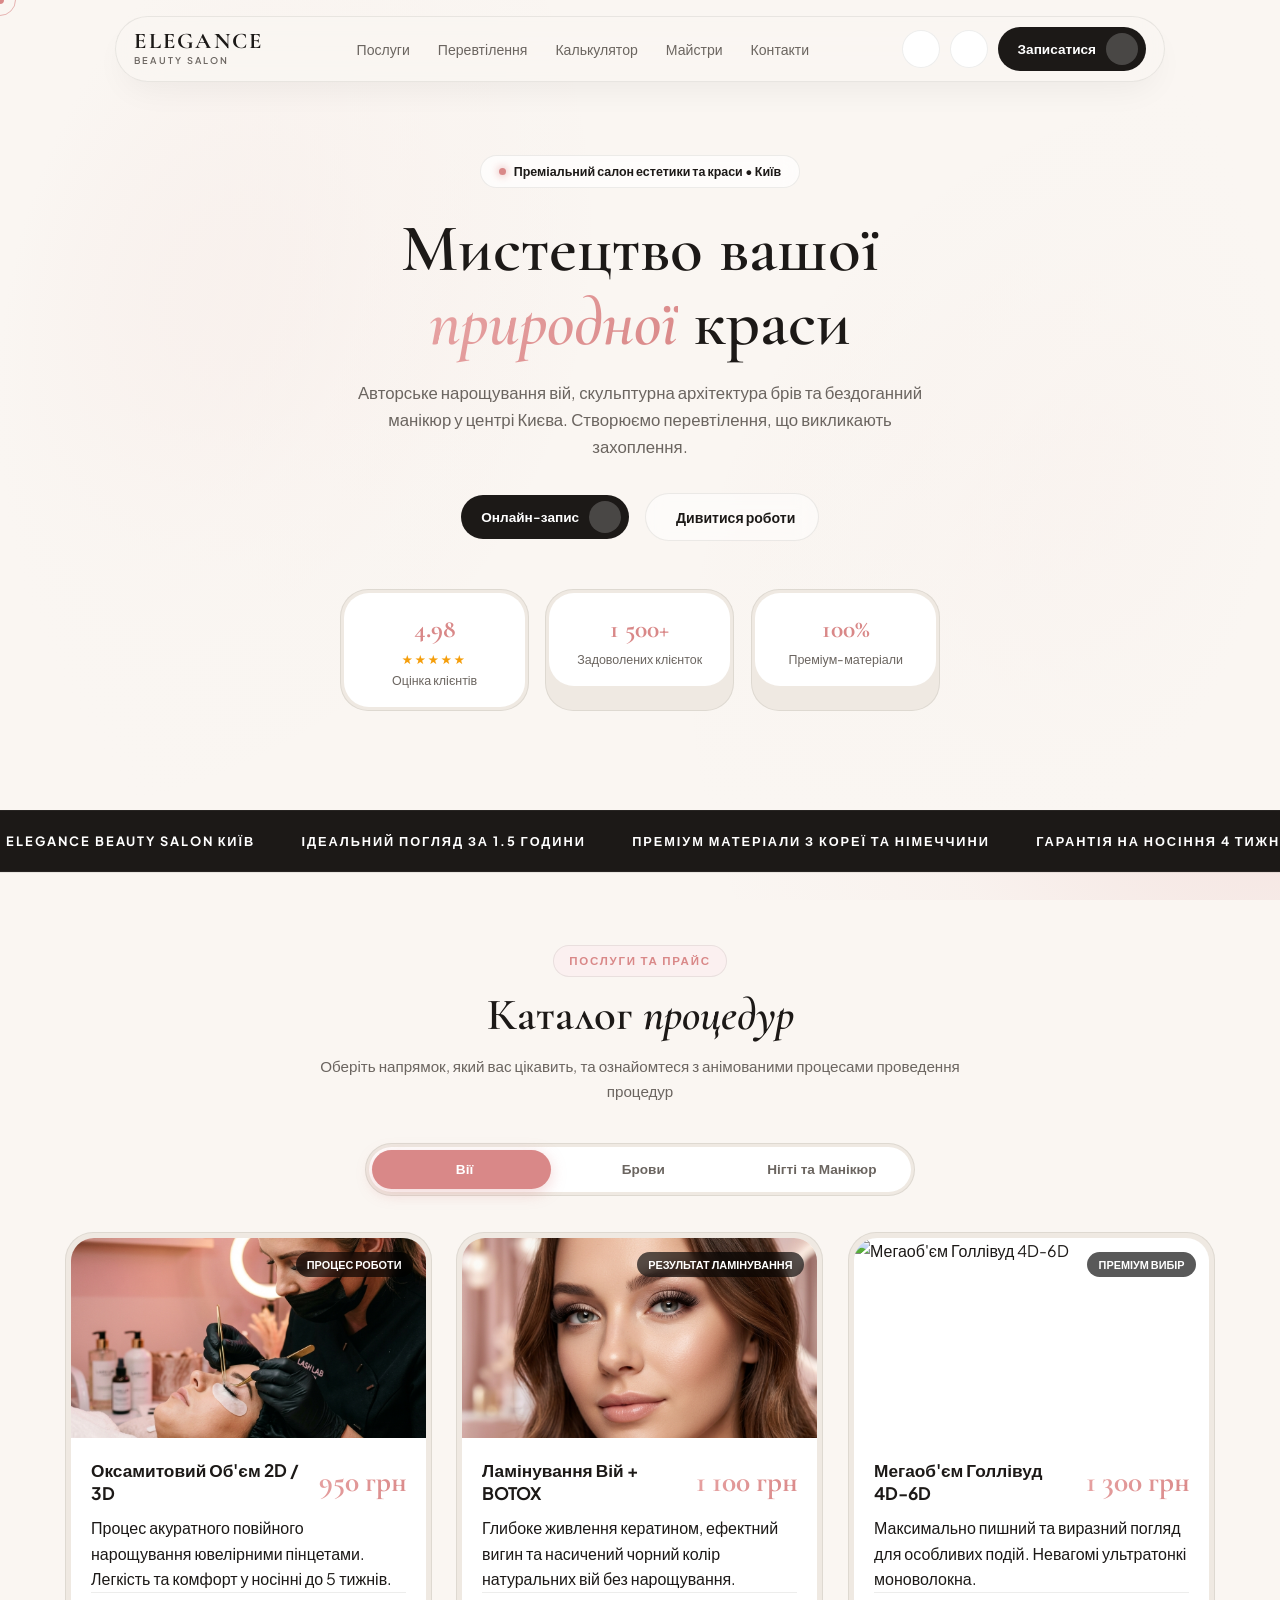
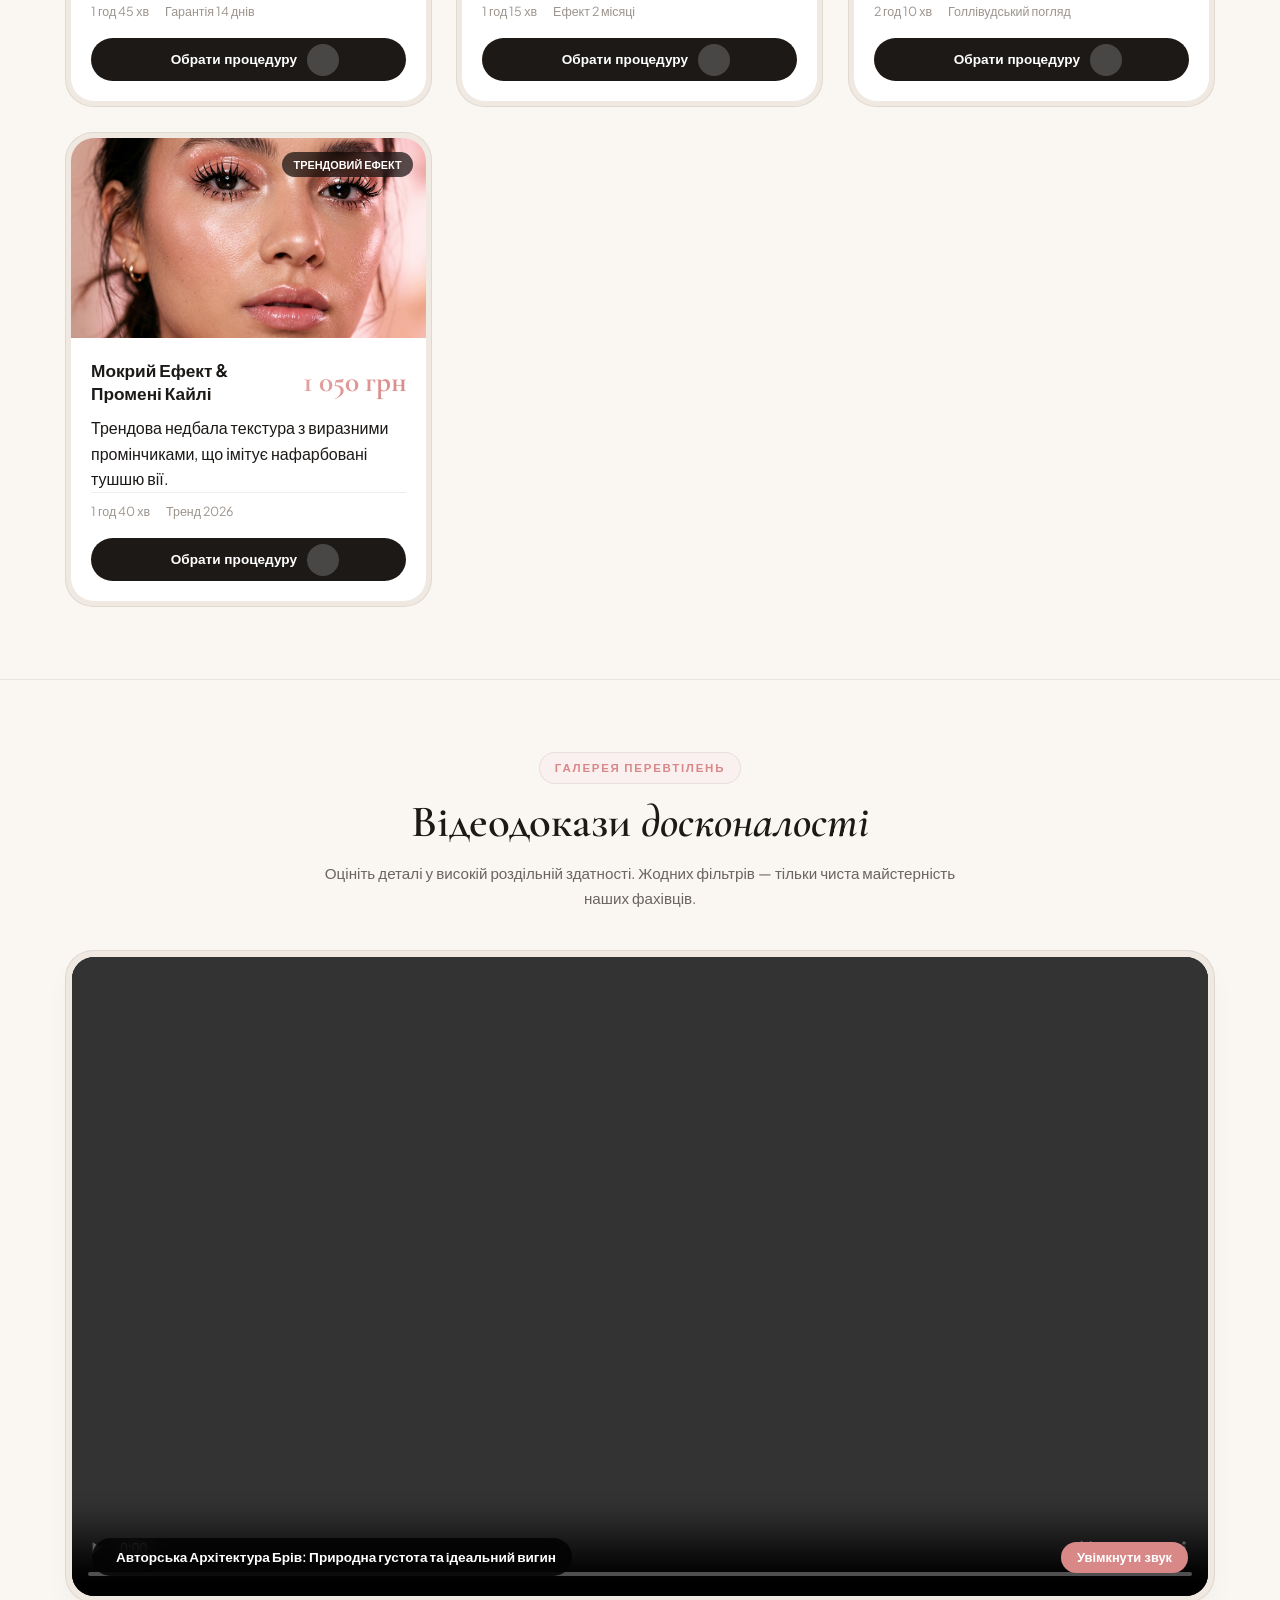
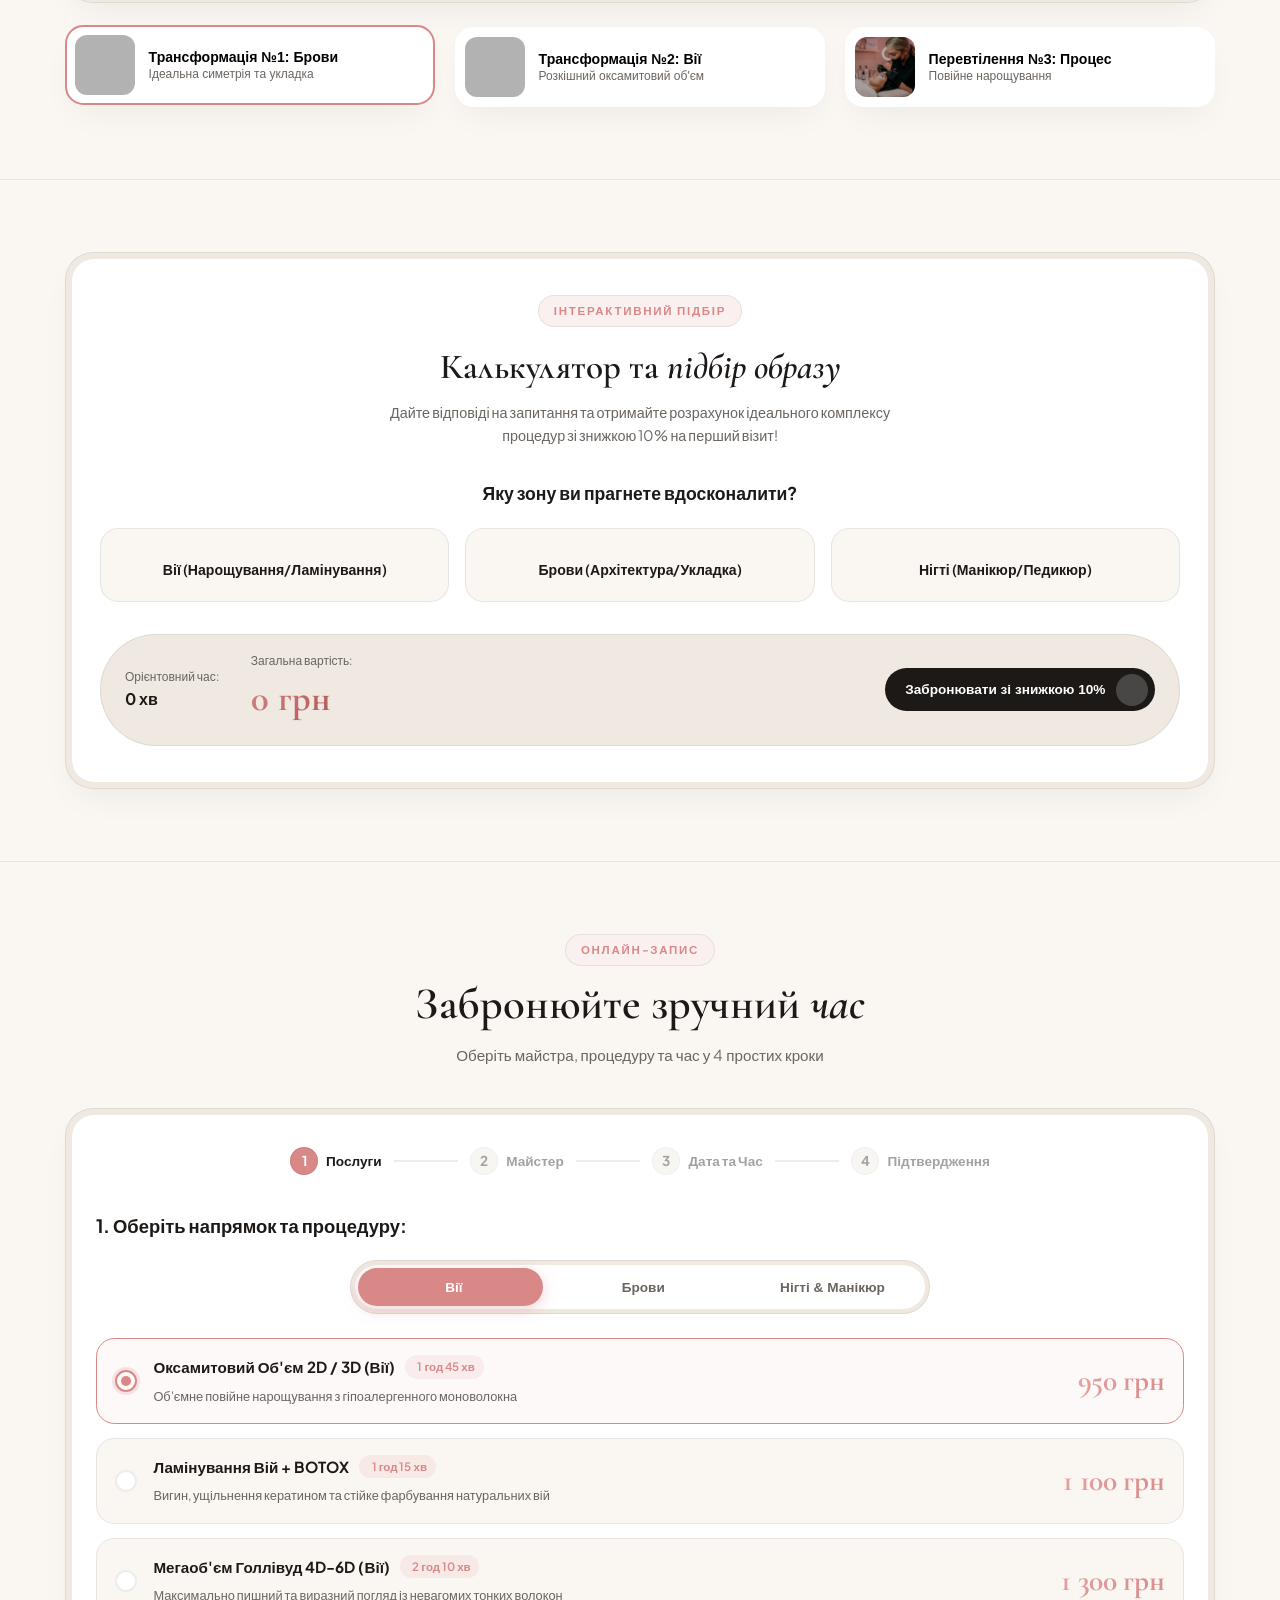
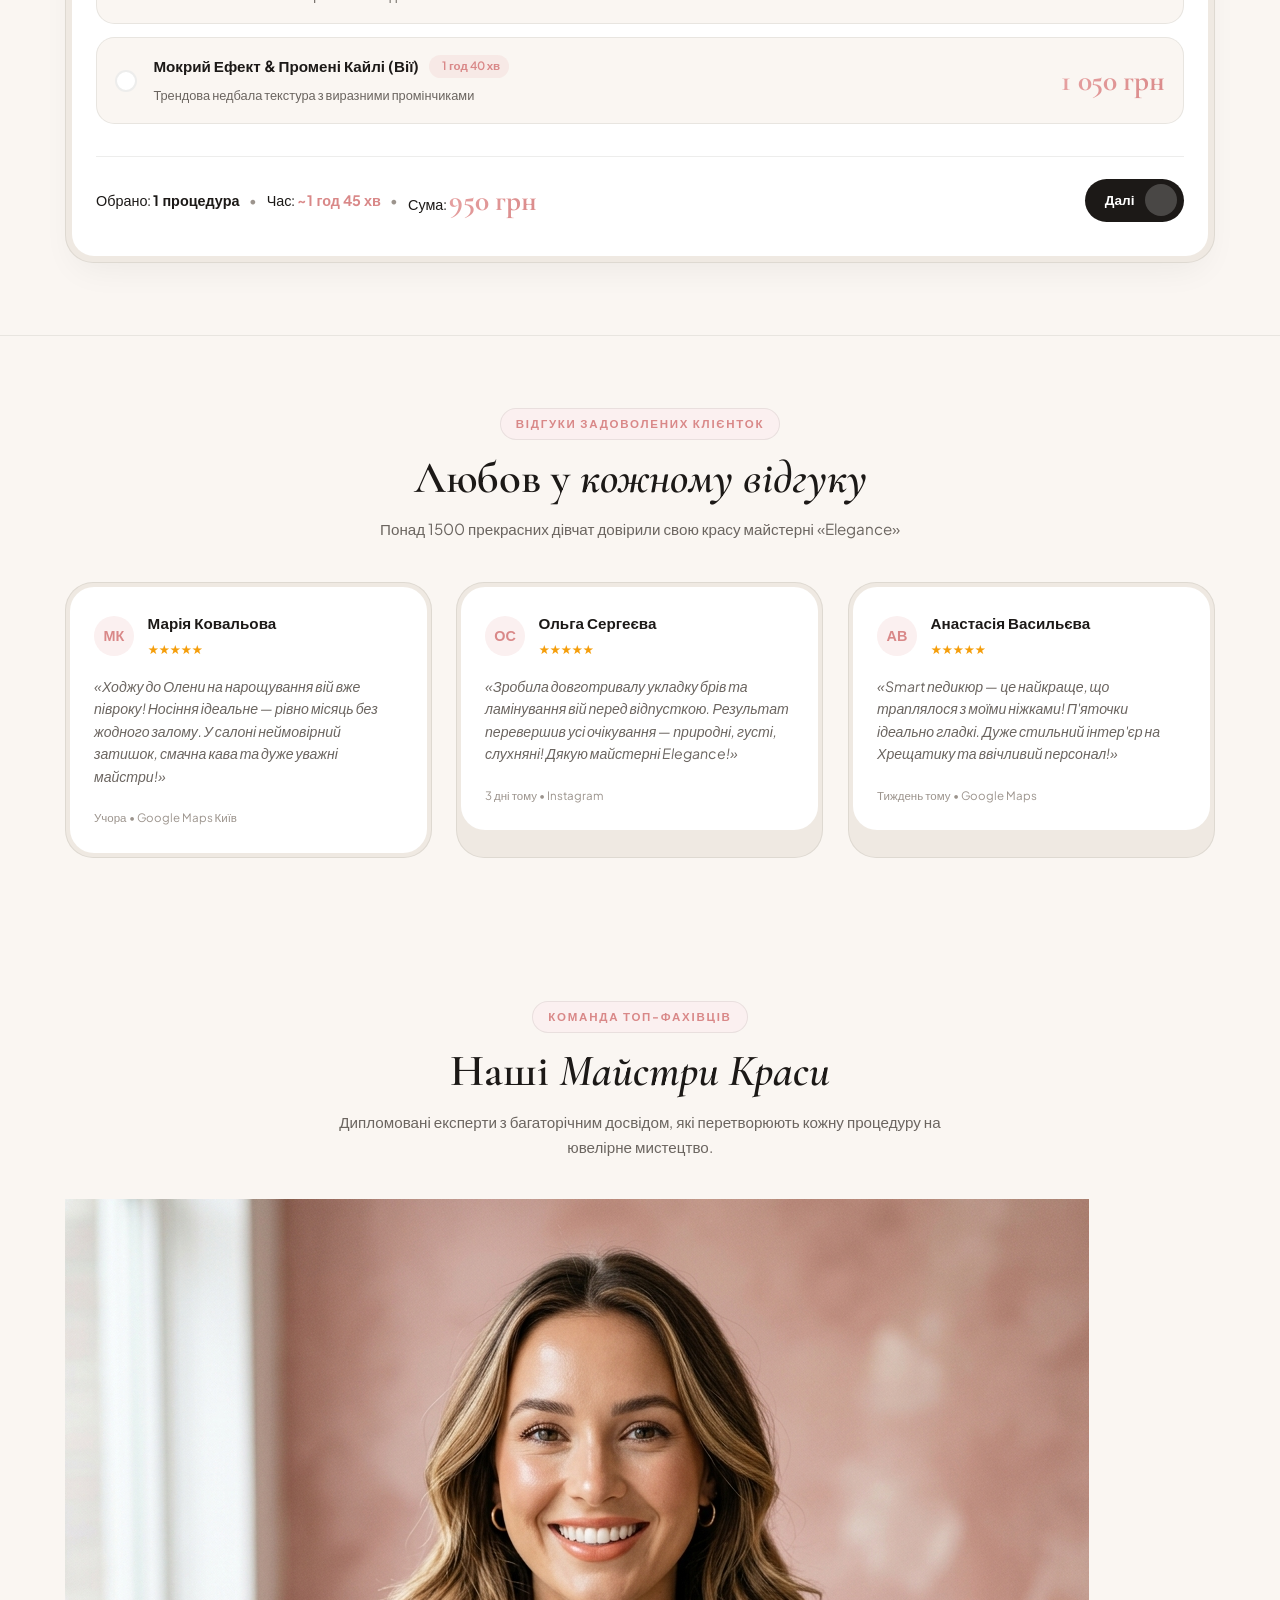
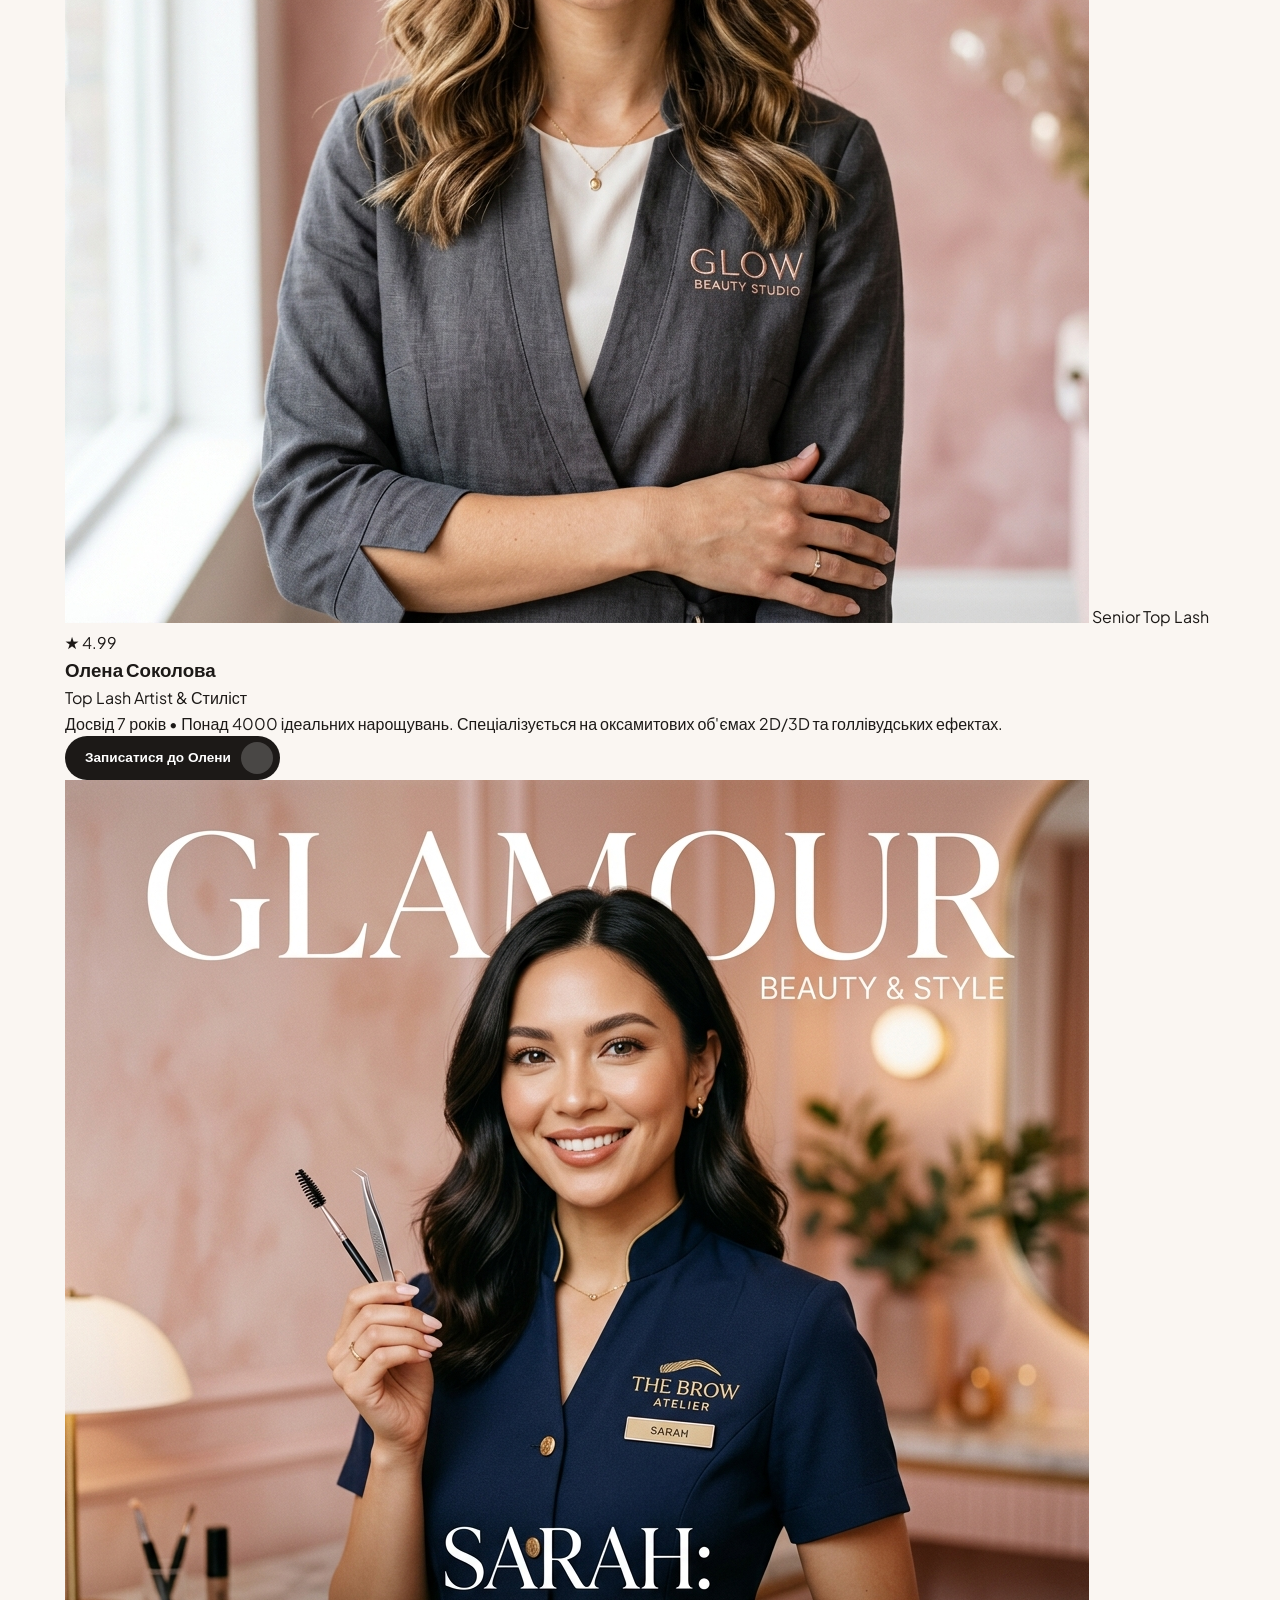
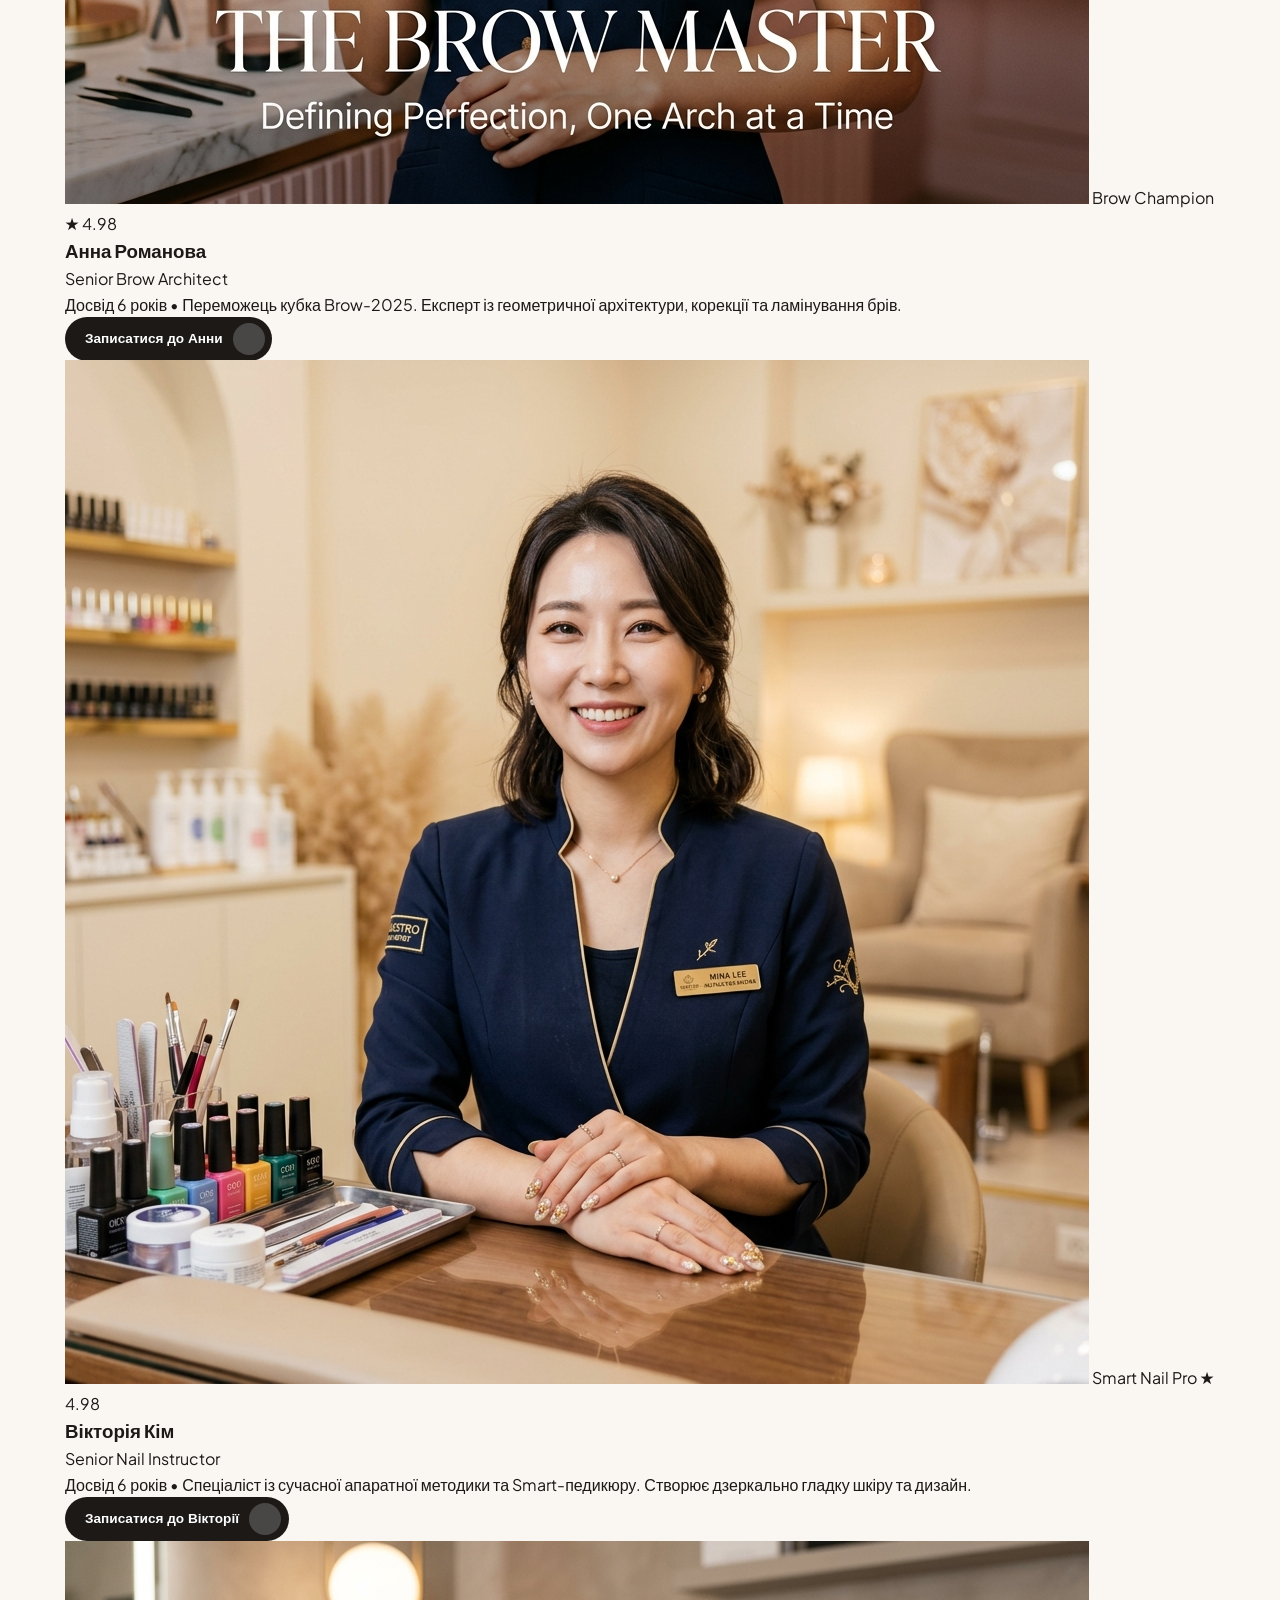
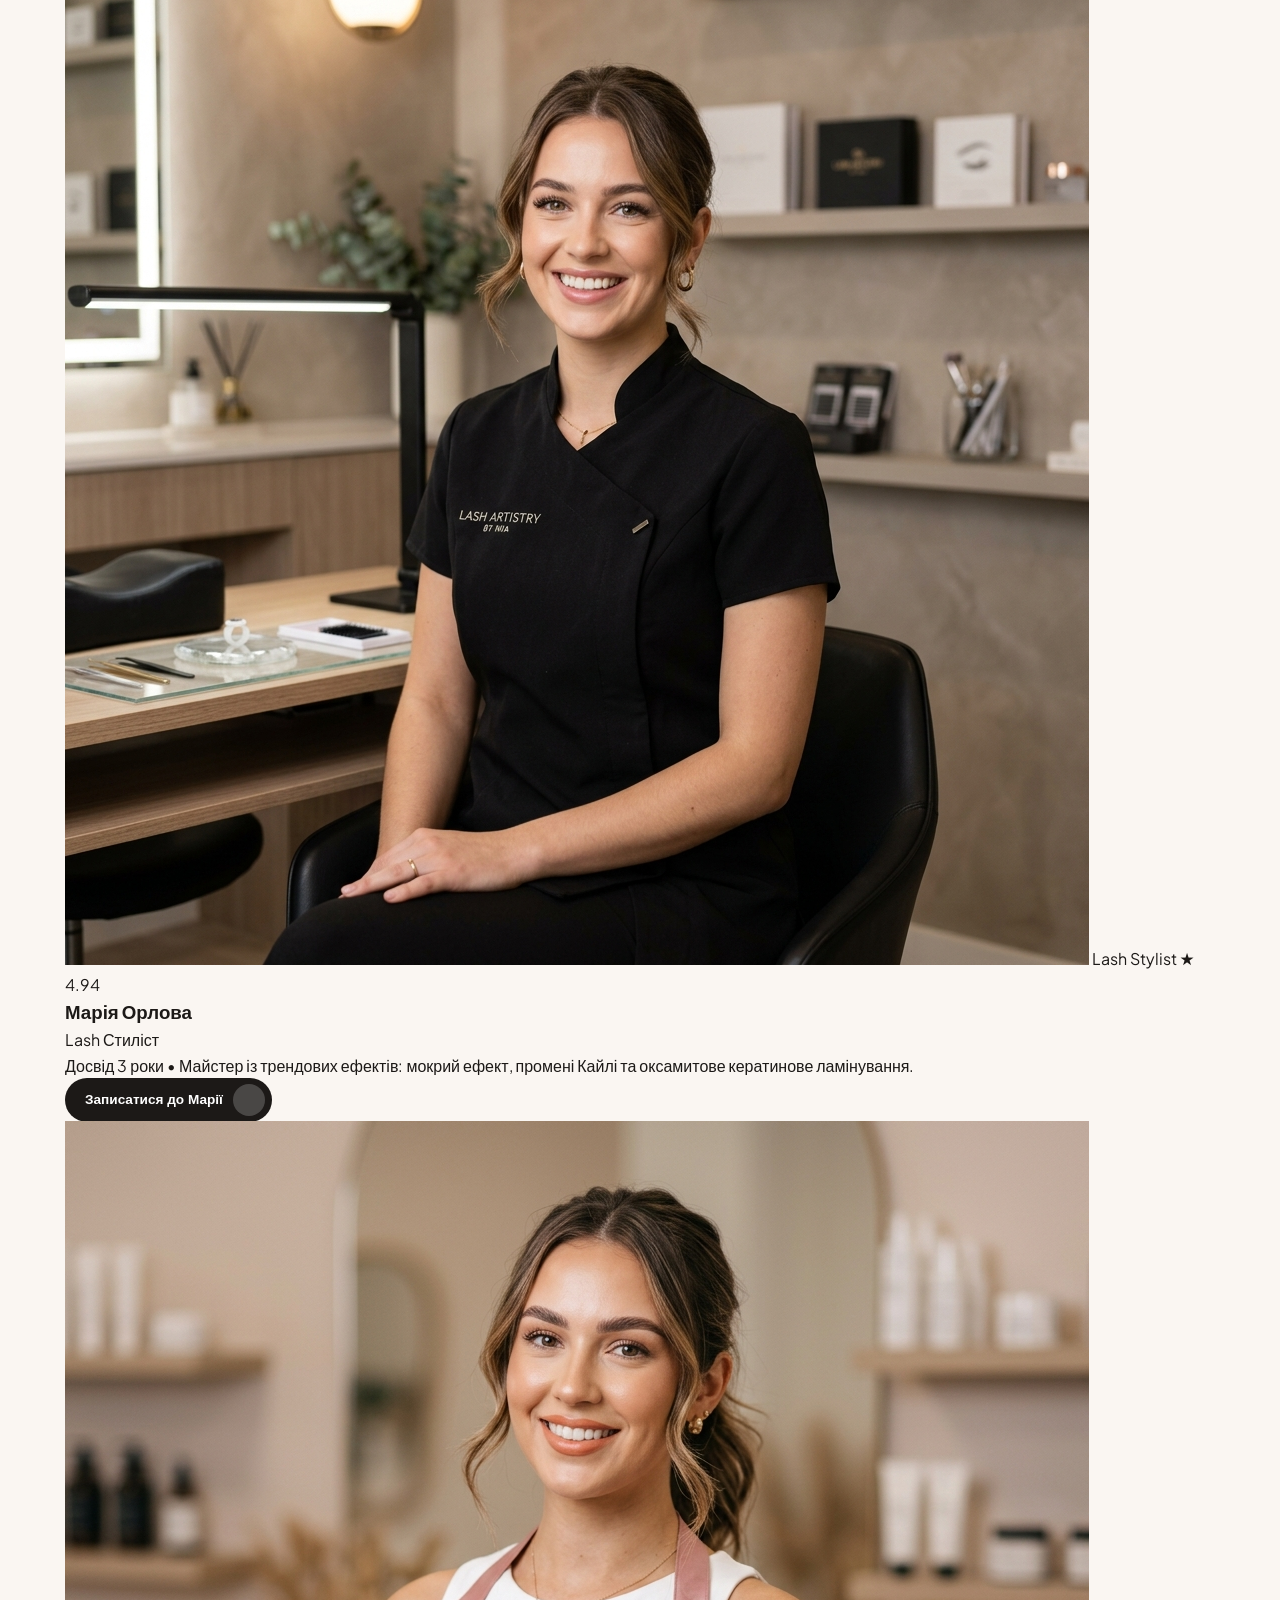
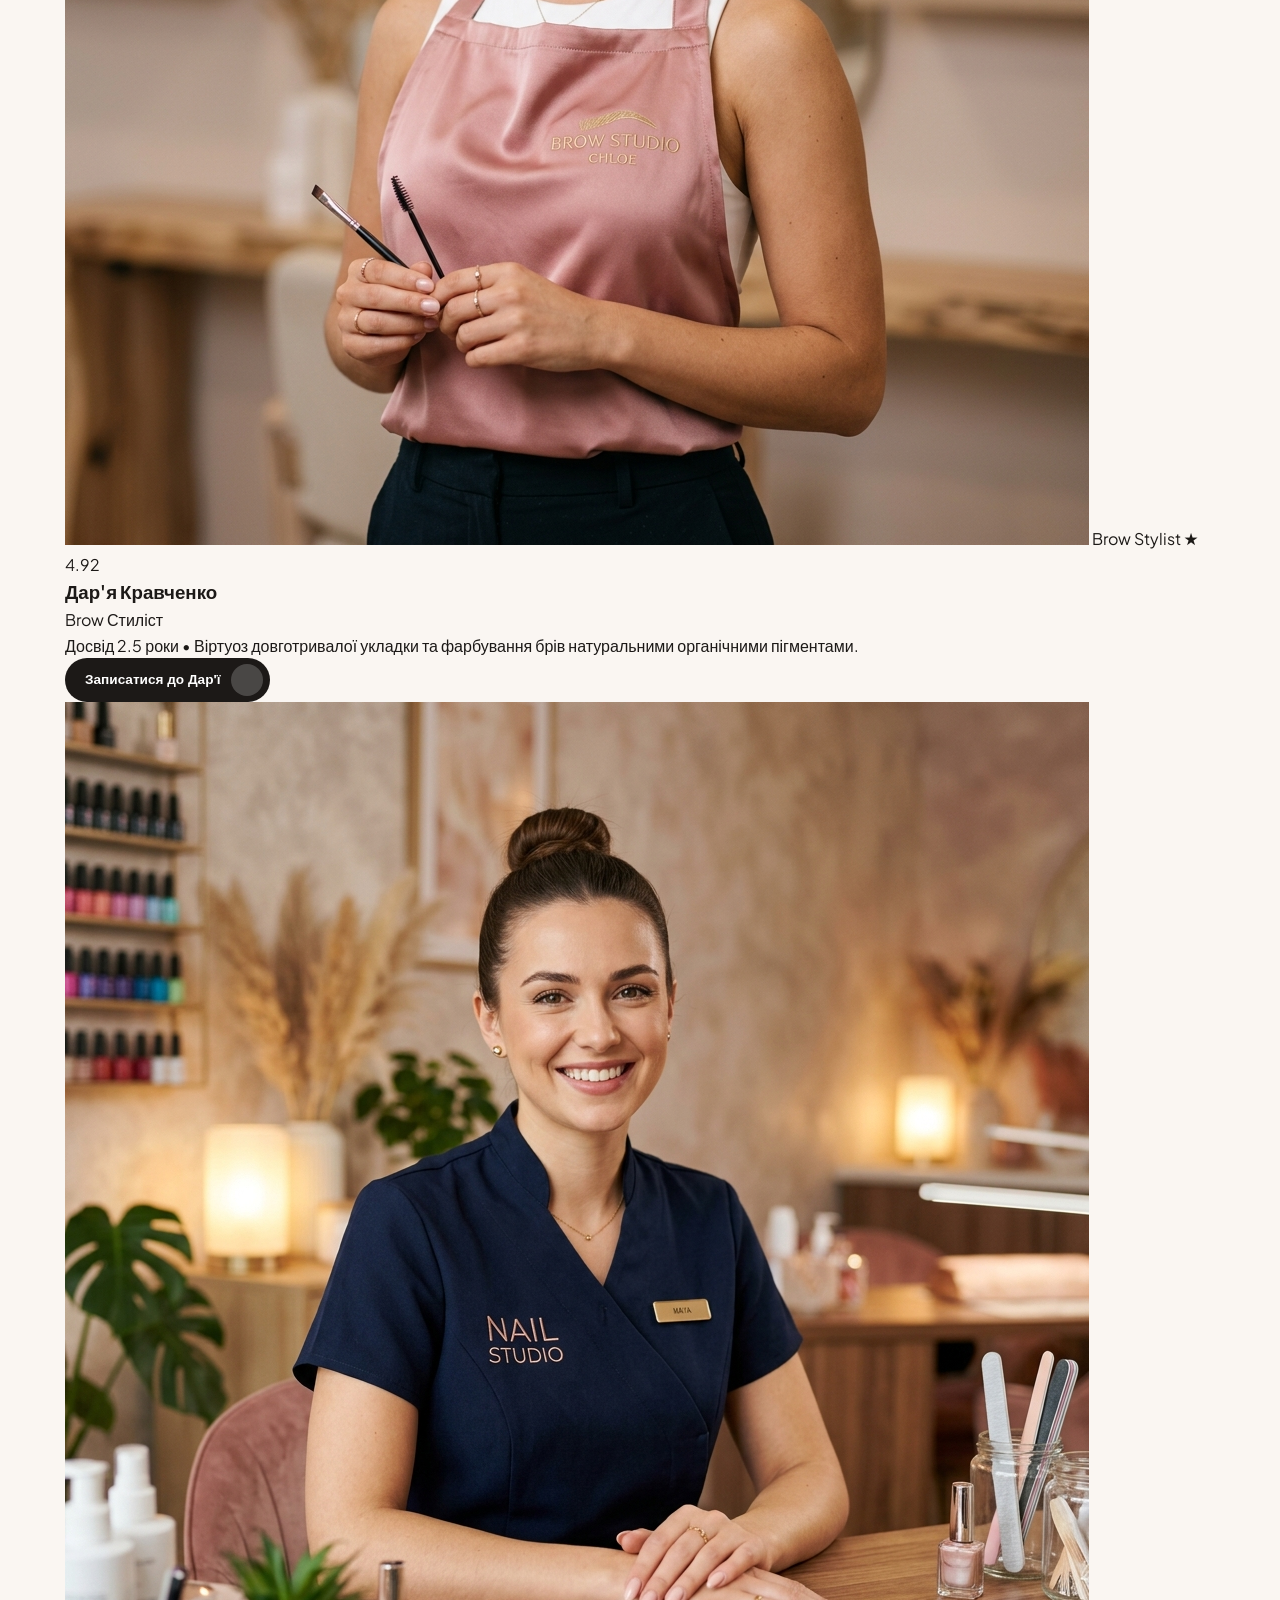
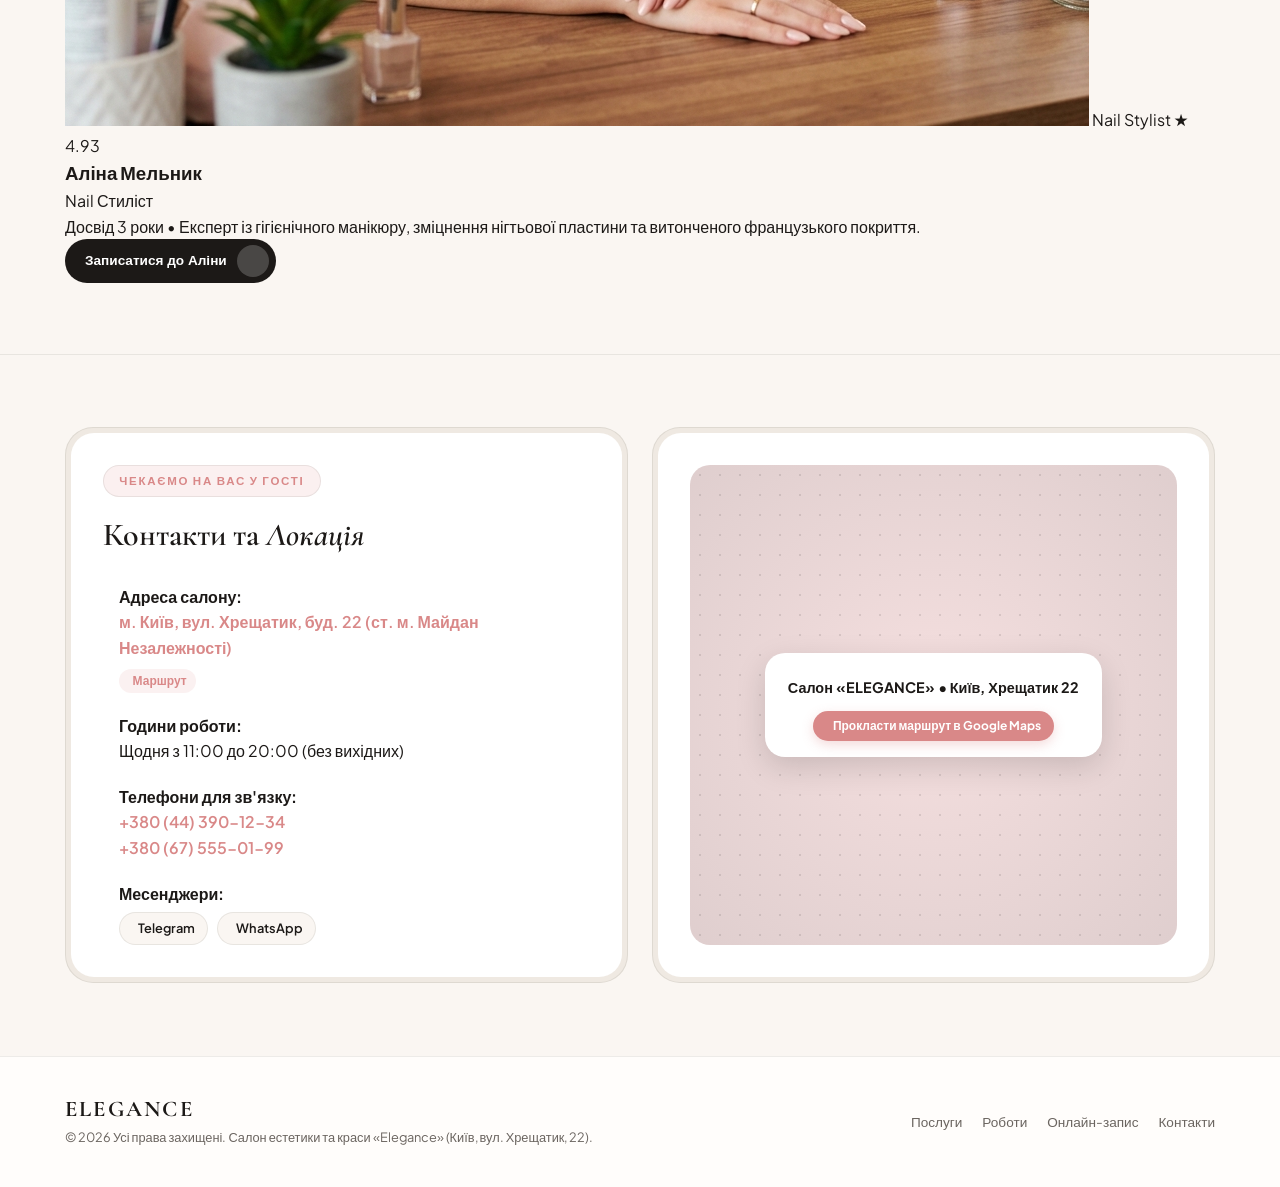
==== commit dca67bd9: "Update index.html" ====
--- a/index.html
+++ b/index.html
@@ -14,7 +14,7 @@
     <!-- Remix Icon -->
     <link href="https://cdn.jsdelivr.net/npm/remixicon@3.5.0/fonts/remixicon.css" rel="stylesheet">
     
-    <link rel="stylesheet" href="index.css?v=20260807_RADIO_SINGLE_v1">
+    <link rel="stylesheet" href="index.css?v=20260807_MASTERS_SHOWCASE_v1">
 </head>
 <body>
 
@@ -34,7 +34,7 @@
                 <a href="#services" class="nav-link">Послуги</a>
                 <a href="#transformations" class="nav-link">Перевтілення</a>
                 <a href="#calculator" class="nav-link">Калькулятор</a>
-                <a href="#booking" class="nav-link">Майстри</a>
+                <a href="#masters" class="nav-link">Майстри</a>
                 <a href="#contacts" class="nav-link">Контакти</a>
             </div>
 
@@ -983,6 +983,177 @@
             </div>
         </section>
 
+        <!-- Masters & Experts Showcase Section -->
+        <section class="masters-showcase-section" id="masters">
+            <div class="section-container">
+                <div class="section-header">
+                    <div class="eyebrow-pill">Команда Топ-Фахівців</div>
+                    <h2 class="section-title">Наші <span class="text-serif-italic">Майстри Краси</span></h2>
+                    <p class="section-subtitle">Дипломовані експерти з багаторічним досвідом, які перетворюють кожну процедуру на ювелірне мистецтво.</p>
+                </div>
+
+                <div class="masters-showcase-grid">
+                    <!-- Master 1: Olena -->
+                    <div class="master-showcase-card-shell">
+                        <div class="master-showcase-card-core">
+                            <div class="master-showcase-photo-box">
+                                <img src="assets/images/master_portrait.png" alt="Олена Соколова">
+                                <span class="master-showcase-badge senior"><i class="ri-vip-crown-fill"></i> Senior Top Lash</span>
+                                <span class="master-showcase-rating">★ 4.99</span>
+                            </div>
+                            <div class="master-showcase-info">
+                                <h3 class="master-showcase-name">Олена Соколова</h3>
+                                <span class="master-showcase-role">Top Lash Artist & Стиліст</span>
+                                <p class="master-showcase-bio">Досвід 7 років • Понад 4000 ідеальних нарощувань. Спеціалізується на оксамитових об'ємах 2D/3D та голлівудських ефектах.</p>
+                                
+                                <div class="master-socials-row">
+                                    <a href="https://instagram.com" target="_blank" rel="noopener noreferrer" class="master-social-btn" title="Instagram Олени"><i class="ri-instagram-line"></i></a>
+                                    <a href="https://t.me" target="_blank" rel="noopener noreferrer" class="master-social-btn" title="Telegram Олени"><i class="ri-telegram-fill"></i></a>
+                                    <a href="https://tiktok.com" target="_blank" rel="noopener noreferrer" class="master-social-btn" title="TikTok Олени"><i class="ri-tiktok-fill"></i></a>
+                                </div>
+
+                                <button class="btn-nested-primary btn-master-direct-book" data-master-id="m1" data-cat="lashes">
+                                    <span class="btn-text">Записатися до Олени</span>
+                                    <span class="btn-icon-wrapper"><i class="ri-calendar-event-line"></i></span>
+                                </button>
+                            </div>
+                        </div>
+                    </div>
+
+                    <!-- Master 2: Anna -->
+                    <div class="master-showcase-card-shell">
+                        <div class="master-showcase-card-core">
+                            <div class="master-showcase-photo-box">
+                                <img src="assets/images/master_anna.png" alt="Анна Романова">
+                                <span class="master-showcase-badge senior"><i class="ri-vip-crown-fill"></i> Brow Champion</span>
+                                <span class="master-showcase-rating">★ 4.98</span>
+                            </div>
+                            <div class="master-showcase-info">
+                                <h3 class="master-showcase-name">Анна Романова</h3>
+                                <span class="master-showcase-role">Senior Brow Architect</span>
+                                <p class="master-showcase-bio">Досвід 6 років • Переможець кубка Brow-2025. Експерт із геометричної архітектури, корекції та ламінування брів.</p>
+                                
+                                <div class="master-socials-row">
+                                    <a href="https://instagram.com" target="_blank" rel="noopener noreferrer" class="master-social-btn" title="Instagram Анни"><i class="ri-instagram-line"></i></a>
+                                    <a href="https://t.me" target="_blank" rel="noopener noreferrer" class="master-social-btn" title="Telegram Анни"><i class="ri-telegram-fill"></i></a>
+                                </div>
+
+                                <button class="btn-nested-primary btn-master-direct-book" data-master-id="m2" data-cat="brows">
+                                    <span class="btn-text">Записатися до Анни</span>
+                                    <span class="btn-icon-wrapper"><i class="ri-calendar-event-line"></i></span>
+                                </button>
+                            </div>
+                        </div>
+                    </div>
+
+                    <!-- Master 3: Viktoria -->
+                    <div class="master-showcase-card-shell">
+                        <div class="master-showcase-card-core">
+                            <div class="master-showcase-photo-box">
+                                <img src="assets/images/master_viktoria.png" alt="Вікторія Кім">
+                                <span class="master-showcase-badge senior"><i class="ri-vip-crown-fill"></i> Smart Nail Pro</span>
+                                <span class="master-showcase-rating">★ 4.98</span>
+                            </div>
+                            <div class="master-showcase-info">
+                                <h3 class="master-showcase-name">Вікторія Кім</h3>
+                                <span class="master-showcase-role">Senior Nail Instructor</span>
+                                <p class="master-showcase-bio">Досвід 6 років • Спеціаліст із сучасної апаратної методики та Smart-педикюру. Створює дзеркально гладку шкіру та дизайн.</p>
+                                
+                                <div class="master-socials-row">
+                                    <a href="https://instagram.com" target="_blank" rel="noopener noreferrer" class="master-social-btn" title="Instagram Вікторії"><i class="ri-instagram-line"></i></a>
+                                    <a href="https://t.me" target="_blank" rel="noopener noreferrer" class="master-social-btn" title="Telegram Вікторії"><i class="ri-telegram-fill"></i></a>
+                                </div>
+
+                                <button class="btn-nested-primary btn-master-direct-book" data-master-id="m3" data-cat="nails">
+                                    <span class="btn-text">Записатися до Вікторії</span>
+                                    <span class="btn-icon-wrapper"><i class="ri-calendar-event-line"></i></span>
+                                </button>
+                            </div>
+                        </div>
+                    </div>
+
+                    <!-- Master 4: Maria -->
+                    <div class="master-showcase-card-shell">
+                        <div class="master-showcase-card-core">
+                            <div class="master-showcase-photo-box">
+                                <img src="assets/images/master_maria.png" alt="Марія Орлова">
+                                <span class="master-showcase-badge junior"><i class="ri-sparkles-fill"></i> Lash Stylist</span>
+                                <span class="master-showcase-rating">★ 4.94</span>
+                            </div>
+                            <div class="master-showcase-info">
+                                <h3 class="master-showcase-name">Марія Орлова</h3>
+                                <span class="master-showcase-role">Lash Стиліст</span>
+                                <p class="master-showcase-bio">Досвід 3 роки • Майстер із трендових ефектів: мокрий ефект, промені Кайлі та оксамитове кератинове ламінування.</p>
+                                
+                                <div class="master-socials-row">
+                                    <a href="https://instagram.com" target="_blank" rel="noopener noreferrer" class="master-social-btn" title="Instagram Марії"><i class="ri-instagram-line"></i></a>
+                                    <a href="https://t.me" target="_blank" rel="noopener noreferrer" class="master-social-btn" title="Telegram Марії"><i class="ri-telegram-fill"></i></a>
+                                </div>
+
+                                <button class="btn-nested-primary btn-master-direct-book" data-master-id="m4" data-cat="lashes">
+                                    <span class="btn-text">Записатися до Марії</span>
+                                    <span class="btn-icon-wrapper"><i class="ri-calendar-event-line"></i></span>
+                                </button>
+                            </div>
+                        </div>
+                    </div>
+
+                    <!-- Master 5: Daria -->
+                    <div class="master-showcase-card-shell">
+                        <div class="master-showcase-card-core">
+                            <div class="master-showcase-photo-box">
+                                <img src="assets/images/master_daria.png" alt="Дар'я Кравченко">
+                                <span class="master-showcase-badge junior"><i class="ri-sparkles-fill"></i> Brow Stylist</span>
+                                <span class="master-showcase-rating">★ 4.92</span>
+                            </div>
+                            <div class="master-showcase-info">
+                                <h3 class="master-showcase-name">Дар'я Кравченко</h3>
+                                <span class="master-showcase-role">Brow Стиліст</span>
+                                <p class="master-showcase-bio">Досвід 2.5 роки • Віртуоз довготривалої укладки та фарбування брів натуральними органічними пігментами.</p>
+                                
+                                <div class="master-socials-row">
+                                    <a href="https://instagram.com" target="_blank" rel="noopener noreferrer" class="master-social-btn" title="Instagram Дар'ї"><i class="ri-instagram-line"></i></a>
+                                    <a href="https://t.me" target="_blank" rel="noopener noreferrer" class="master-social-btn" title="Telegram Дар'ї"><i class="ri-telegram-fill"></i></a>
+                                </div>
+
+                                <button class="btn-nested-primary btn-master-direct-book" data-master-id="m5" data-cat="brows">
+                                    <span class="btn-text">Записатися до Дар'ї</span>
+                                    <span class="btn-icon-wrapper"><i class="ri-calendar-event-line"></i></span>
+                                </button>
+                            </div>
+                        </div>
+                    </div>
+
+                    <!-- Master 6: Alina -->
+                    <div class="master-showcase-card-shell">
+                        <div class="master-showcase-card-core">
+                            <div class="master-showcase-photo-box">
+                                <img src="assets/images/master_alina.png" alt="Аліна Мельник">
+                                <span class="master-showcase-badge junior"><i class="ri-sparkles-fill"></i> Nail Stylist</span>
+                                <span class="master-showcase-rating">★ 4.93</span>
+                            </div>
+                            <div class="master-showcase-info">
+                                <h3 class="master-showcase-name">Аліна Мельник</h3>
+                                <span class="master-showcase-role">Nail Стиліст</span>
+                                <p class="master-showcase-bio">Досвід 3 роки • Експерт із гігієнічного манікюру, зміцнення нігтьової пластини та витонченого французького покриття.</p>
+                                
+                                <div class="master-socials-row">
+                                    <a href="https://instagram.com" target="_blank" rel="noopener noreferrer" class="master-social-btn" title="Instagram Аліни"><i class="ri-instagram-line"></i></a>
+                                    <a href="https://t.me" target="_blank" rel="noopener noreferrer" class="master-social-btn" title="Telegram Аліни"><i class="ri-telegram-fill"></i></a>
+                                </div>
+
+                                <button class="btn-nested-primary btn-master-direct-book" data-master-id="m6" data-cat="nails">
+                                    <span class="btn-text">Записатися до Аліни</span>
+                                    <span class="btn-icon-wrapper"><i class="ri-calendar-event-line"></i></span>
+                                </button>
+                            </div>
+                        </div>
+                    </div>
+
+                </div>
+            </div>
+        </section>
+
         <!-- Location & Contact Section -->
         <section class="contacts-section" id="contacts">
             <div class="section-container">
@@ -1150,6 +1321,6 @@
     </footer>
 
     <!-- App JavaScript -->
-    <script src="app.js?v=20260807_RADIO_SINGLE_v1"></script>
+    <script src="app.js?v=20260807_MASTERS_SHOWCASE_v1"></script>
 </body>
 </html>
--- a/index.css
+++ b/index.css
@@ -1295,15 +1295,48 @@
     transition: var(--transition-fast);
 }
 
-.b-service-item:hover {
+.b-service-item:hover, .b-service-item:has(.b-service-cb:checked) {
     border-color: var(--color-pink-primary);
+    background: rgba(217, 136, 136, 0.05);
 }
 
 .b-service-cb {
-    width: 18px;
-    height: 18px;
-    accent-color: var(--color-pink-primary);
+    appearance: none;
+    -webkit-appearance: none;
+    width: 22px;
+    height: 22px;
+    border-radius: 50%;
+    border: 2px solid var(--color-border-hairline);
+    background: var(--color-bg-card-core);
     cursor: pointer;
+    position: relative;
+    outline: none;
+    transition: all 0.2s cubic-bezier(0.4, 0, 0.2, 1);
+    flex-shrink: 0;
+}
+
+.b-service-cb:hover {
+    border-color: var(--color-pink-primary);
+    box-shadow: 0 0 0 3px rgba(217, 136, 136, 0.15);
+}
+
+.b-service-cb:checked {
+    border-color: var(--color-pink-primary);
+    background: var(--color-bg-card-core);
+    box-shadow: 0 0 0 3px rgba(217, 136, 136, 0.2);
+}
+
+.b-service-cb:checked::after {
+    content: '';
+    position: absolute;
+    top: 50%;
+    left: 50%;
+    transform: translate(-50%, -50%);
+    width: 10px;
+    height: 10px;
+    border-radius: 50%;
+    background: var(--color-pink-primary);
+    box-shadow: 0 0 8px var(--color-pink-glow);
 }
 
 .b-service-info {
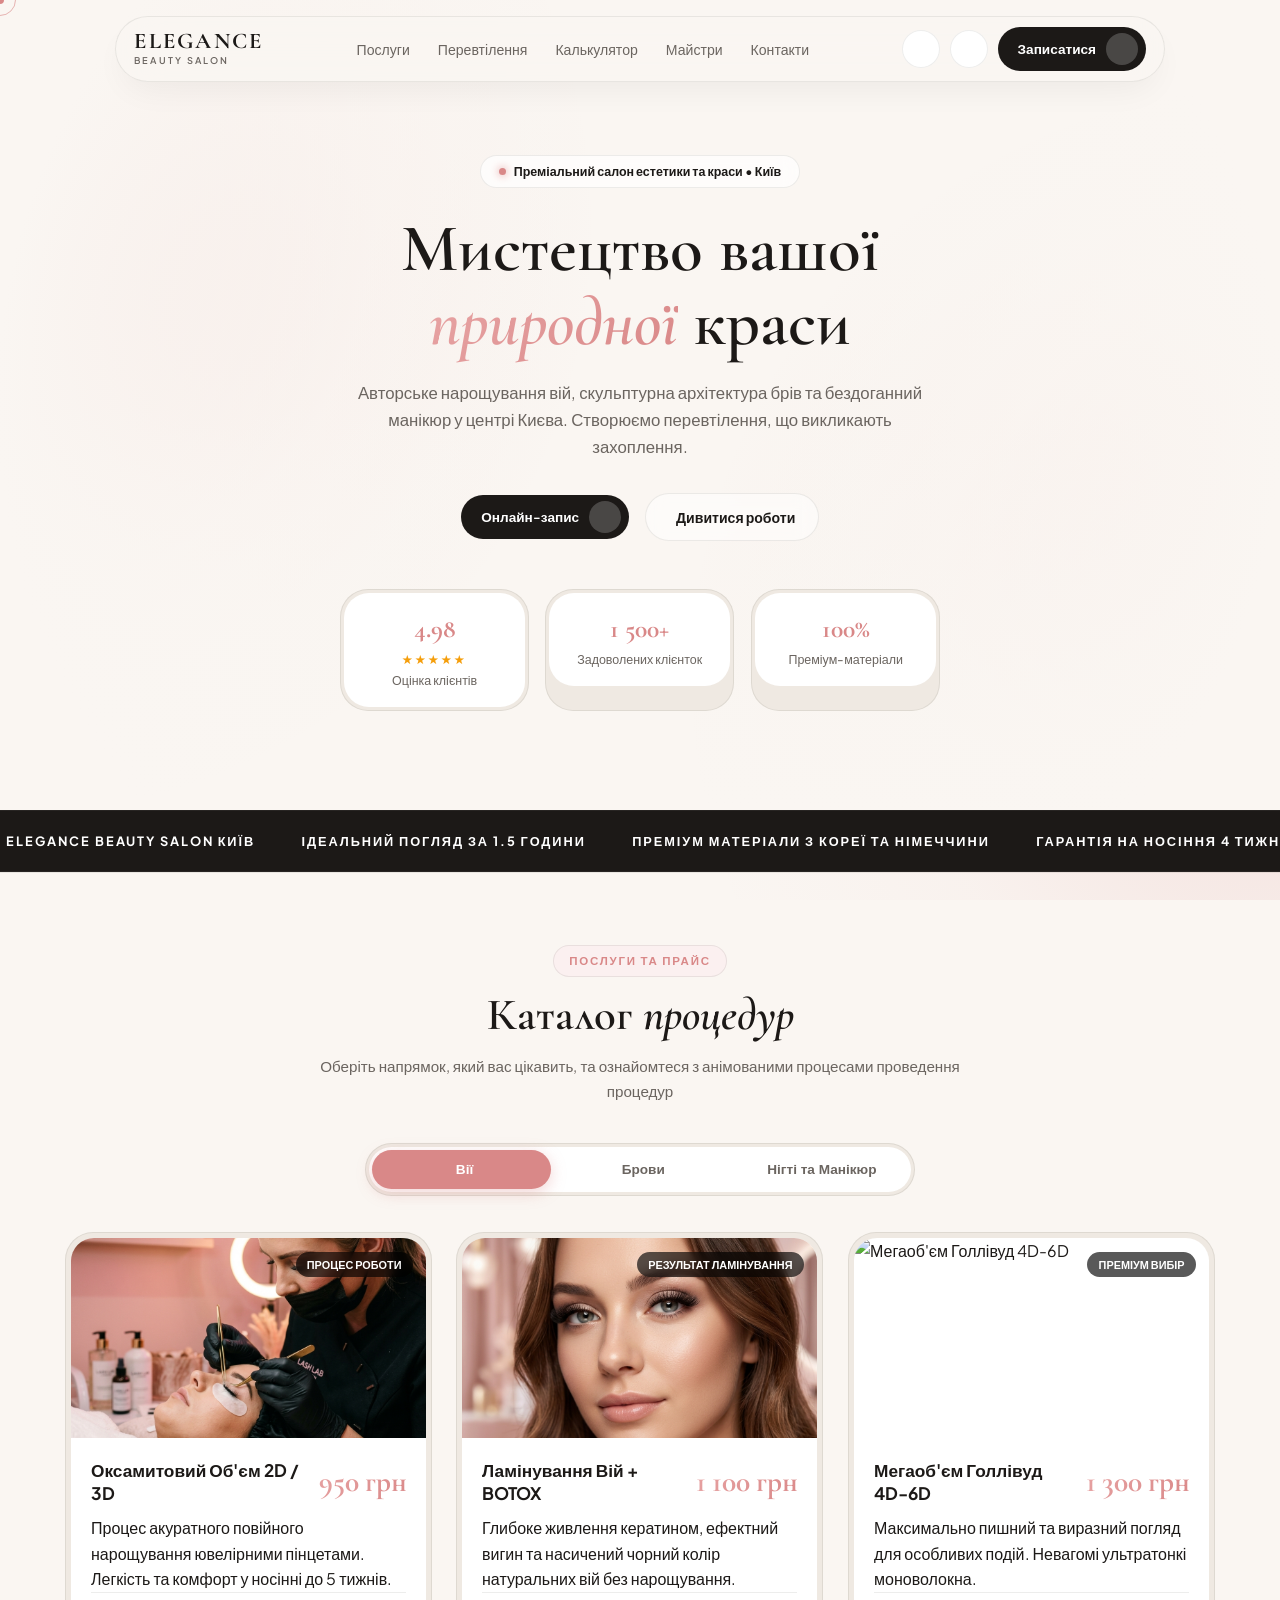
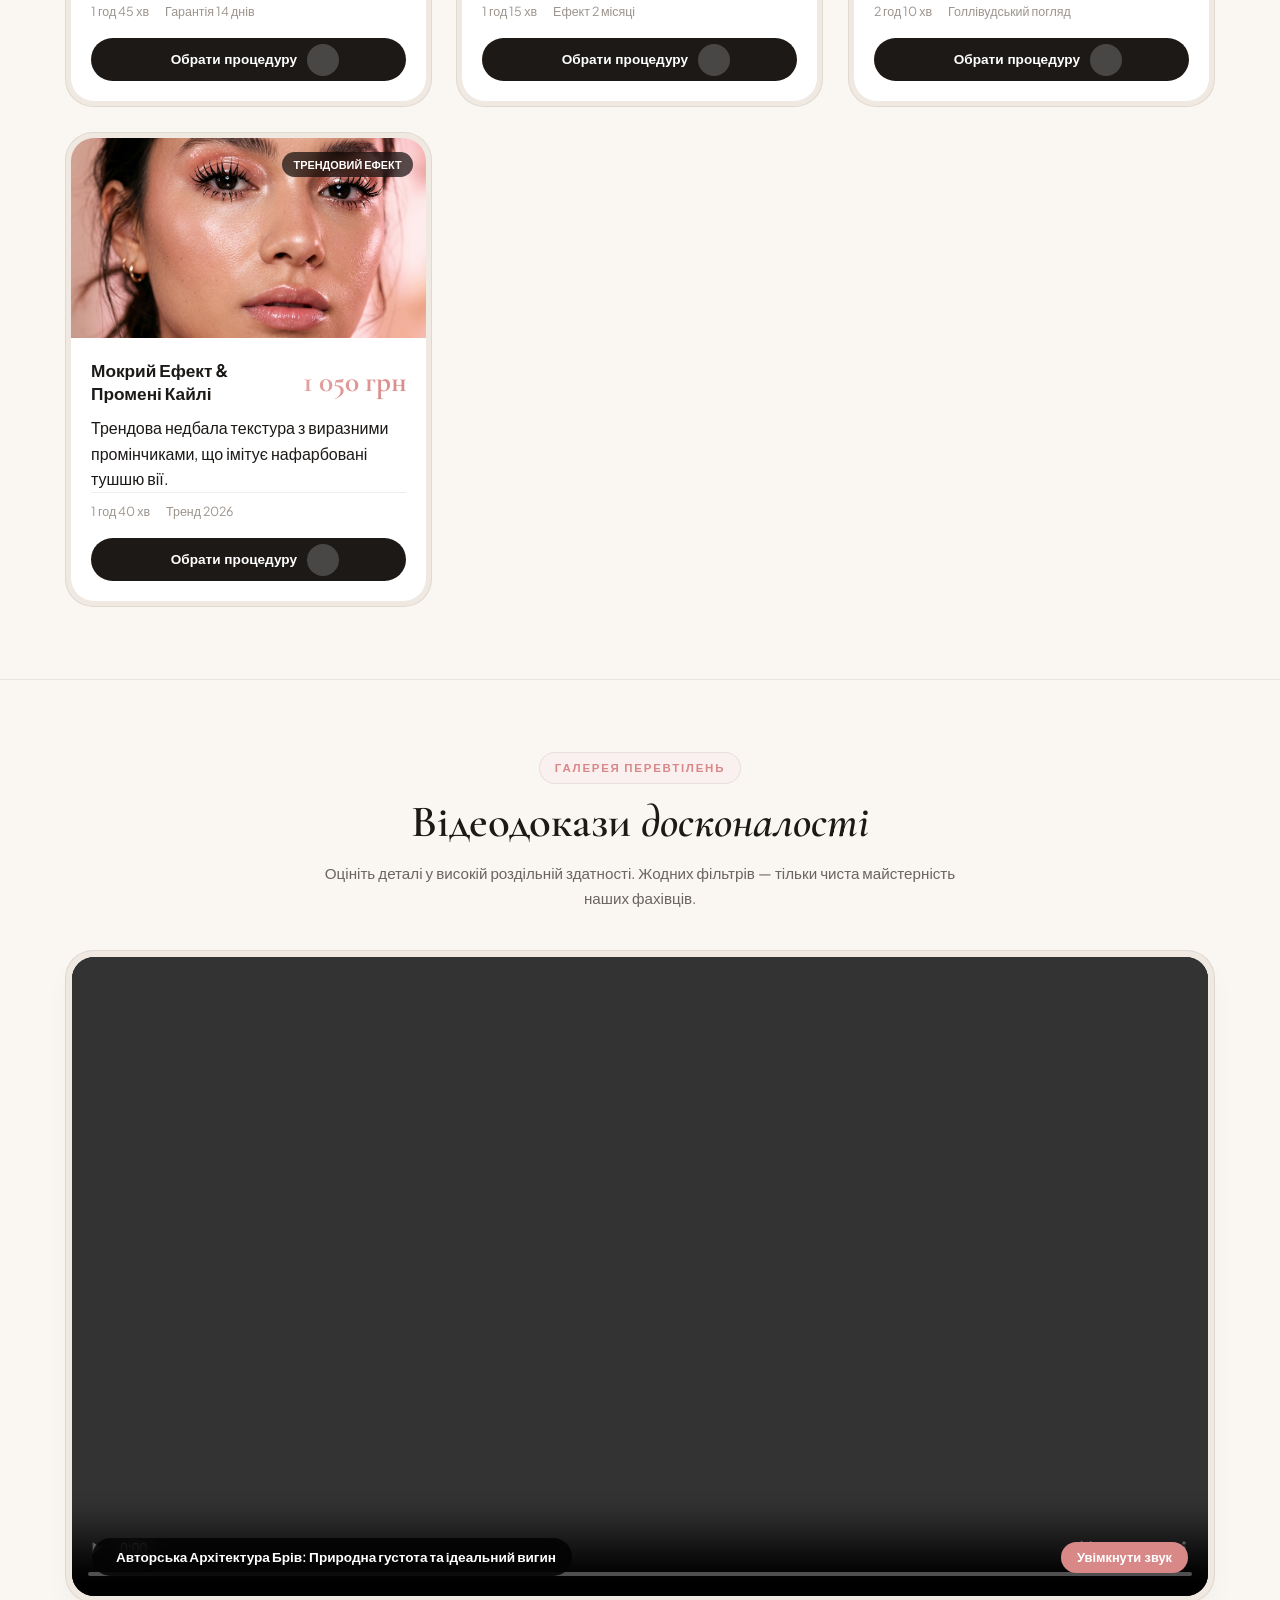
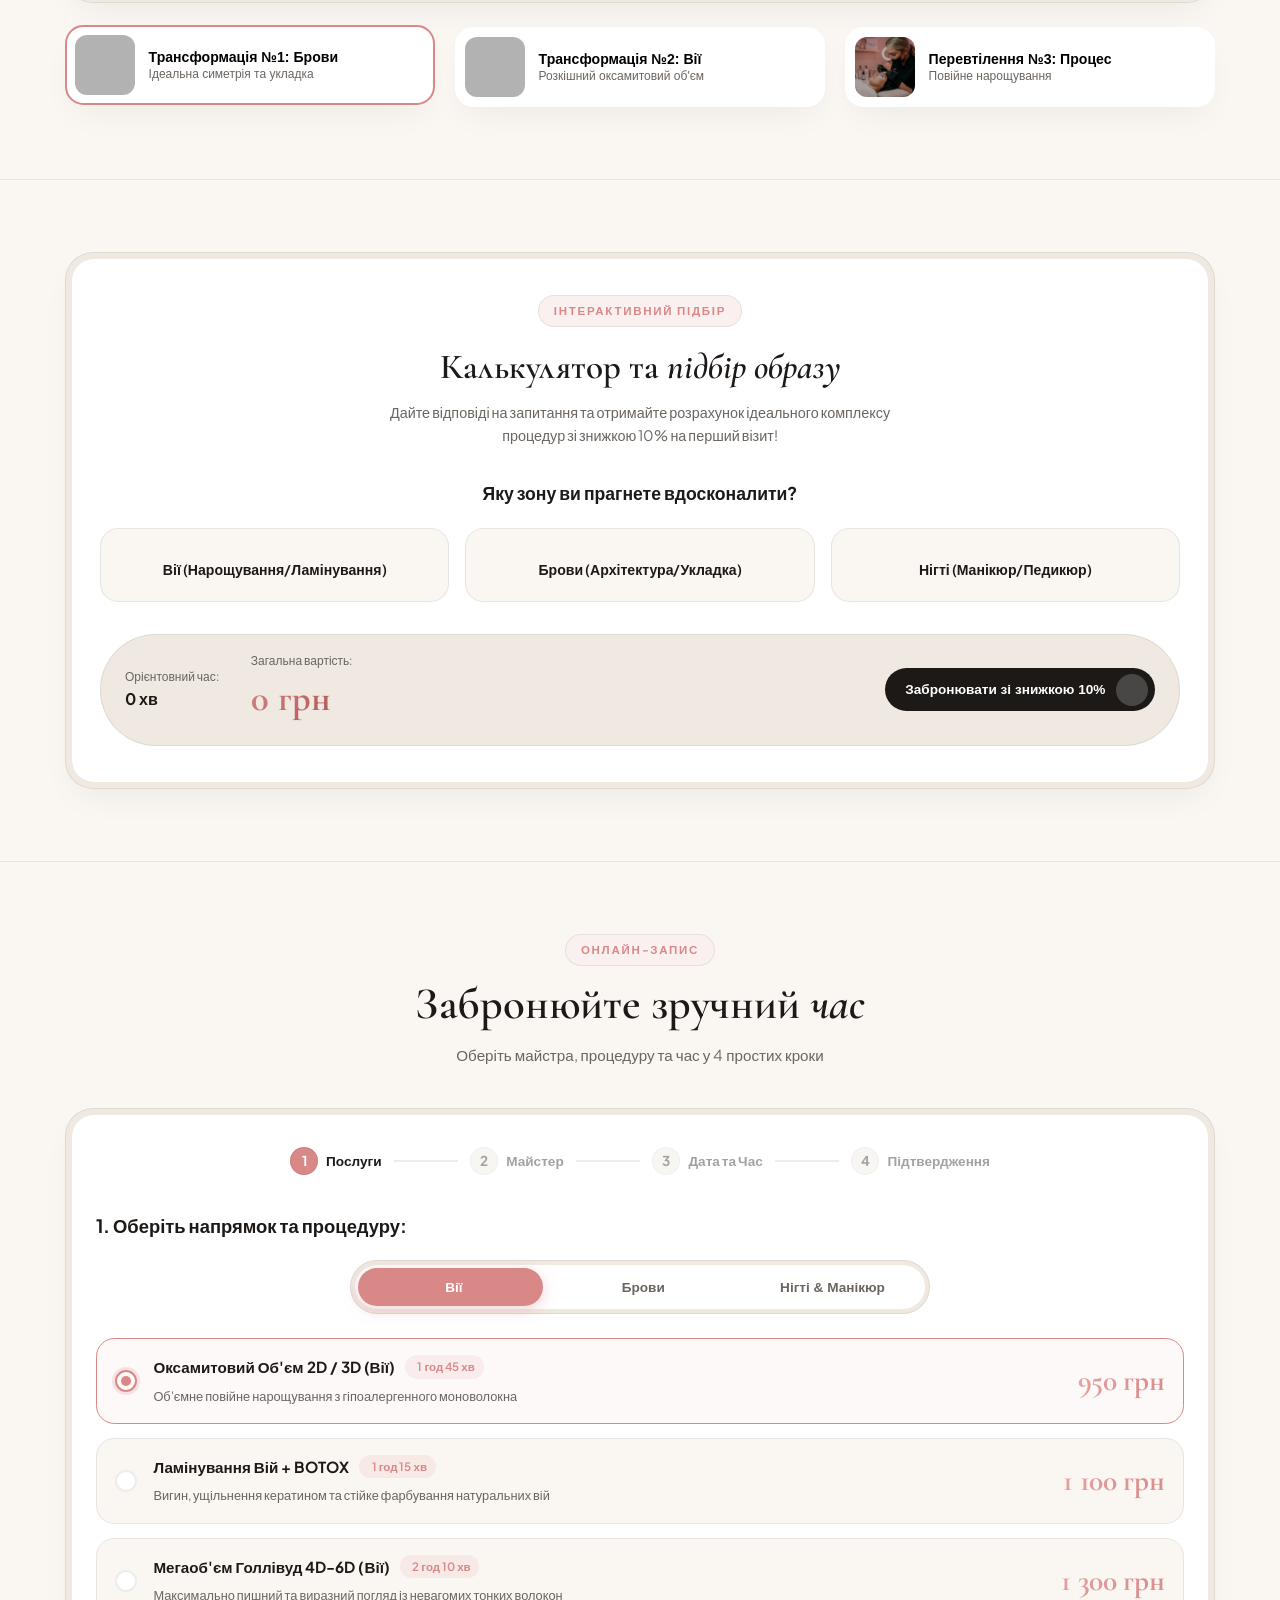
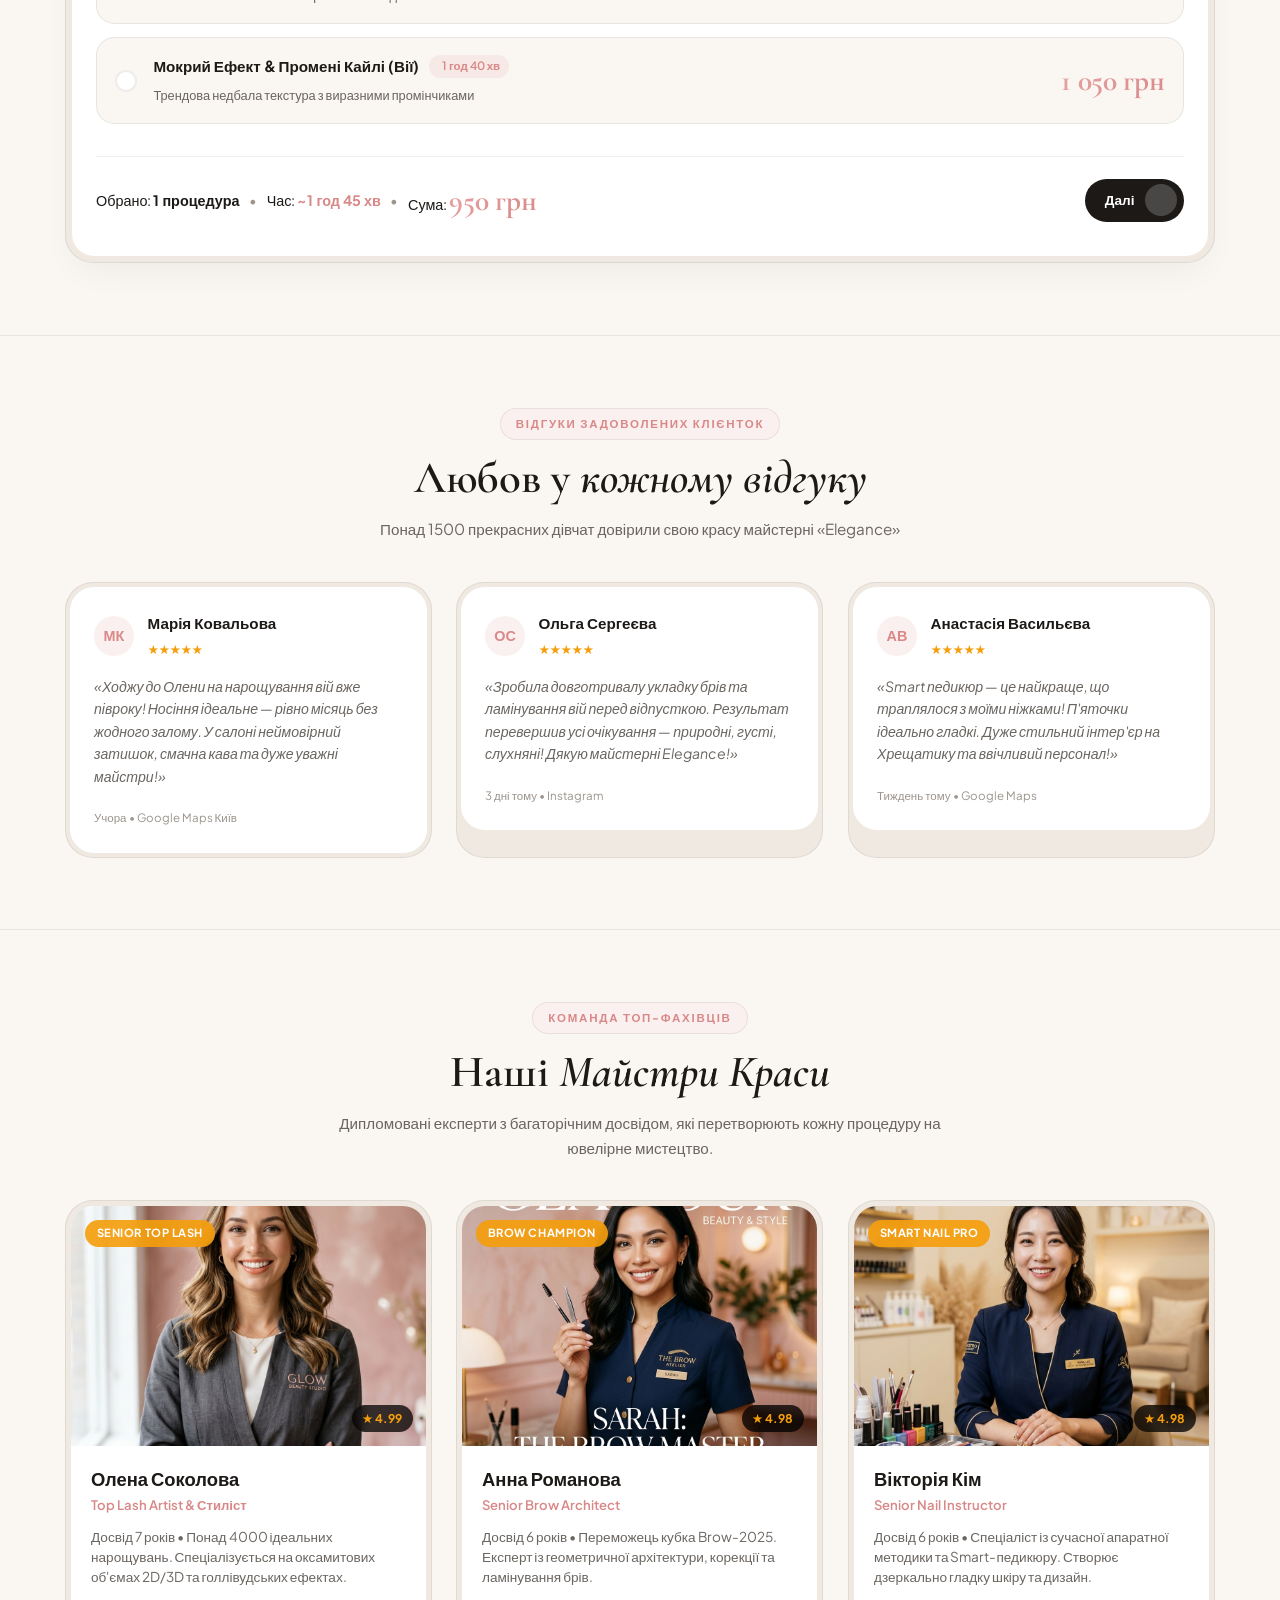
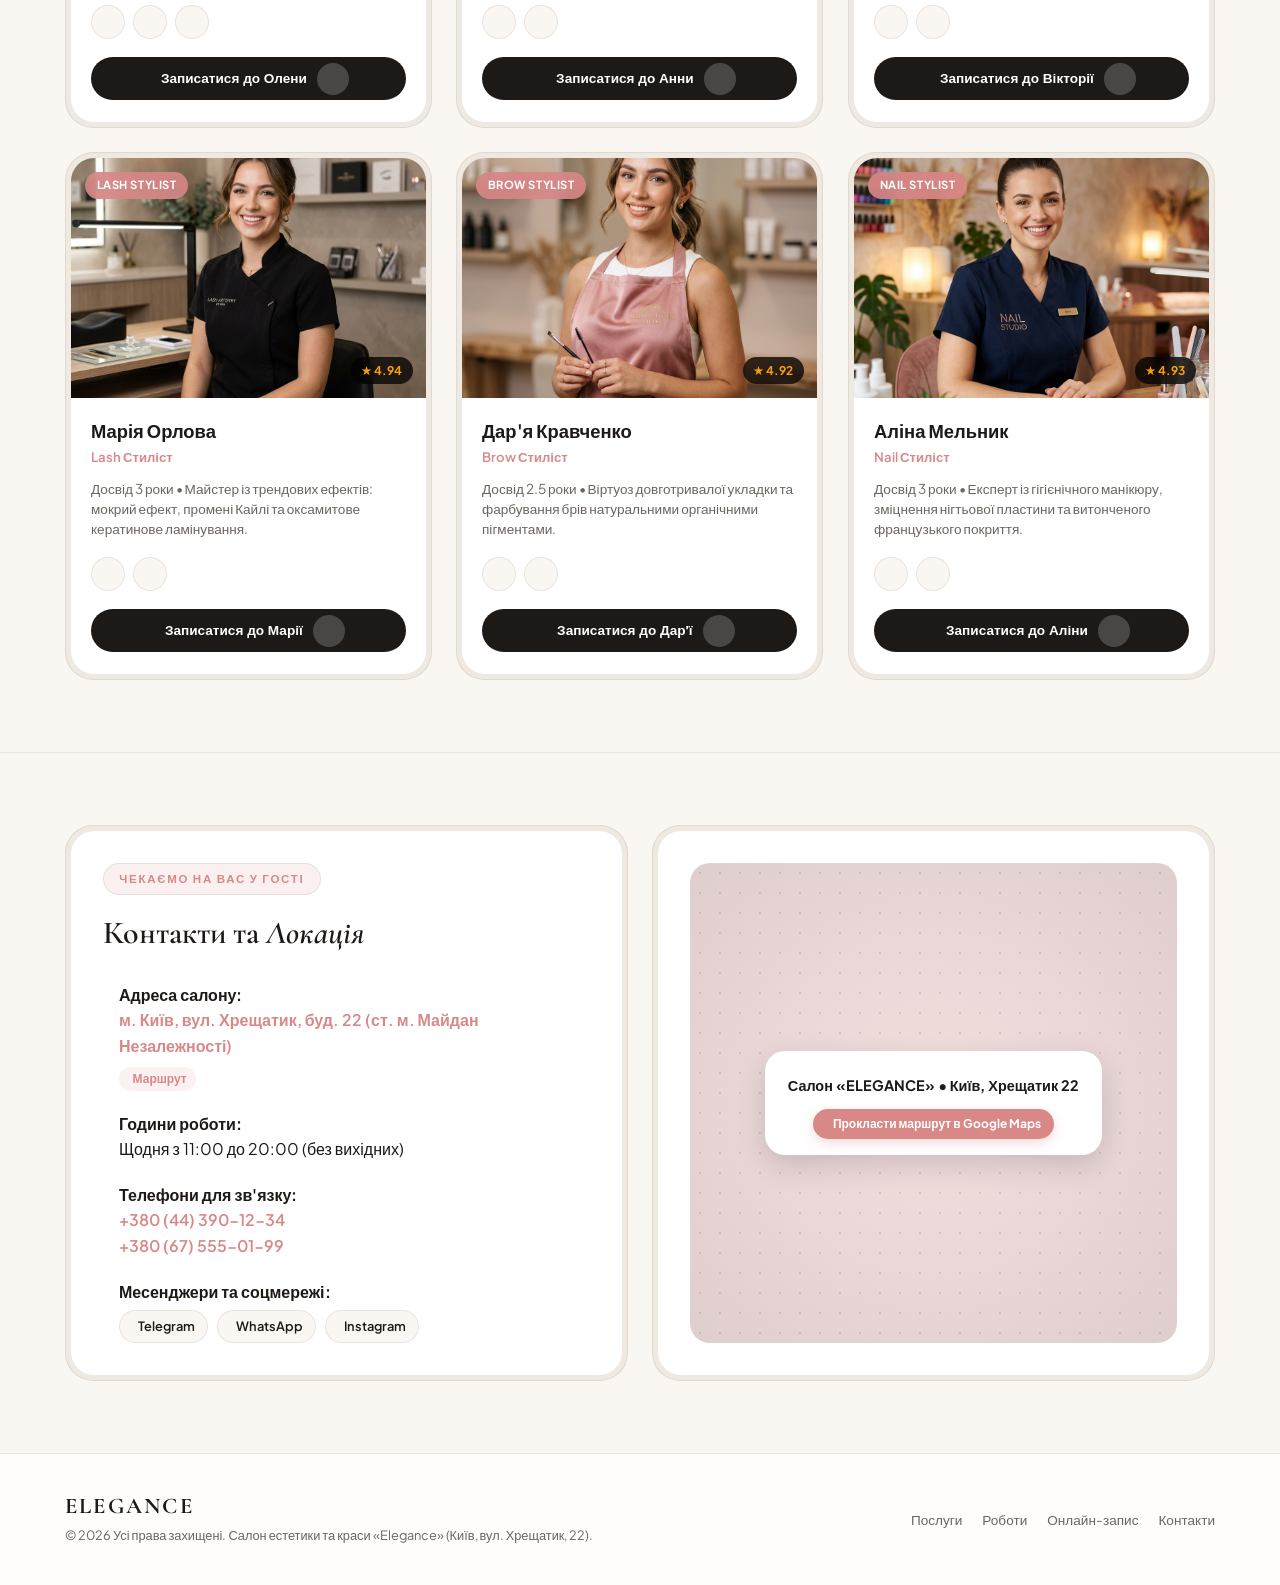
==== commit 00dacb69: "Update index.html" ====
--- a/index.html
+++ b/index.html
@@ -1199,10 +1199,11 @@
                                 <div class="c-item">
                                     <i class="ri-messenger-line"></i>
                                     <div>
-                                        <strong>Месенджери:</strong>
+                                        <strong>Месенджери та соцмережі:</strong>
                                         <div class="social-links-row">
-                                            <a href="#" class="social-badge"><i class="ri-telegram-fill"></i> Telegram</a>
-                                            <a href="#" class="social-badge"><i class="ri-whatsapp-fill"></i> WhatsApp</a>
+                                            <a href="https://t.me" target="_blank" rel="noopener noreferrer" class="social-badge tg" title="Відкрити Telegram"><i class="ri-telegram-fill"></i> Telegram</a>
+                                            <a href="https://web.whatsapp.com" target="_blank" rel="noopener noreferrer" class="social-badge wa" title="Відкрити WhatsApp"><i class="ri-whatsapp-fill"></i> WhatsApp</a>
+                                            <a href="https://instagram.com" target="_blank" rel="noopener noreferrer" class="social-badge ig" title="Відкрити Instagram"><i class="ri-instagram-line"></i> Instagram</a>
                                         </div>
                                     </div>
                                 </div>
--- a/index.css
+++ b/index.css
@@ -1939,6 +1939,159 @@
 .review-date {
     font-size: 0.72rem;
     color: var(--color-text-light);
+}
+
+/* Masters Showcase Section */
+.masters-showcase-section {
+    background: transparent;
+    border-top: 1px solid var(--color-border-hairline);
+}
+
+.masters-showcase-grid {
+    display: grid;
+    grid-template-columns: repeat(3, 1fr);
+    gap: 1.5rem;
+}
+
+.master-showcase-card-shell {
+    padding: 5px;
+    background: var(--color-bg-card-shell);
+    border-radius: var(--radius-outer);
+    border: 1px solid var(--color-border-hairline);
+    transition: var(--transition-normal);
+}
+
+.master-showcase-card-shell:hover {
+    transform: translateY(-6px);
+    border-color: var(--color-pink-primary);
+    box-shadow: var(--shadow-ambient);
+}
+
+.master-showcase-card-core {
+    background: var(--color-bg-card-core);
+    border-radius: calc(var(--radius-outer) - 5px);
+    overflow: hidden;
+    height: 100%;
+    display: flex;
+    flex-direction: column;
+}
+
+.master-showcase-photo-box {
+    position: relative;
+    width: 100%;
+    height: 240px;
+    overflow: hidden;
+}
+
+.master-showcase-photo-box img {
+    width: 100%;
+    height: 100%;
+    object-fit: cover;
+    transition: transform 0.6s var(--ease-spring);
+}
+
+.master-showcase-card-shell:hover .master-showcase-photo-box img {
+    transform: scale(1.07);
+}
+
+.master-showcase-badge {
+    position: absolute;
+    top: 0.85rem;
+    left: 0.85rem;
+    padding: 0.3rem 0.75rem;
+    border-radius: var(--radius-btn);
+    font-size: 0.7rem;
+    font-weight: 700;
+    text-transform: uppercase;
+    letter-spacing: 0.05em;
+    backdrop-filter: blur(8px);
+}
+
+.master-showcase-badge.senior {
+    background: rgba(245, 158, 11, 0.9);
+    color: #FFFFFF;
+}
+
+.master-showcase-badge.junior {
+    background: rgba(217, 136, 136, 0.9);
+    color: #FFFFFF;
+}
+
+.master-showcase-rating {
+    position: absolute;
+    bottom: 0.85rem;
+    right: 0.85rem;
+    padding: 0.25rem 0.65rem;
+    border-radius: var(--radius-btn);
+    background: rgba(0, 0, 0, 0.75);
+    color: #F59E0B;
+    font-size: 0.75rem;
+    font-weight: 700;
+    backdrop-filter: blur(6px);
+}
+
+.master-showcase-info {
+    padding: 1.35rem 1.25rem;
+    display: flex;
+    flex-direction: column;
+    flex: 1;
+}
+
+.master-showcase-name {
+    font-size: 1.15rem;
+    font-weight: 700;
+    line-height: 1.2;
+    margin-bottom: 0.25rem;
+}
+
+.master-showcase-role {
+    font-size: 0.82rem;
+    font-weight: 600;
+    color: var(--color-pink-primary);
+    margin-bottom: 0.75rem;
+    display: block;
+}
+
+.master-showcase-bio {
+    font-size: 0.85rem;
+    color: var(--color-text-muted);
+    line-height: 1.5;
+    margin-bottom: 1.1rem;
+    flex: 1;
+}
+
+.master-socials-row {
+    display: flex;
+    align-items: center;
+    gap: 0.5rem;
+    margin-bottom: 1.1rem;
+}
+
+.master-social-btn {
+    width: 34px;
+    height: 34px;
+    border-radius: 50%;
+    background: var(--color-bg-base);
+    border: 1px solid var(--color-border-hairline);
+    color: var(--color-text-main);
+    display: flex;
+    align-items: center;
+    justify-content: center;
+    font-size: 1rem;
+    text-decoration: none;
+    transition: var(--transition-fast);
+}
+
+.master-social-btn:hover {
+    background: var(--color-pink-primary);
+    color: #FFFFFF;
+    border-color: var(--color-pink-primary);
+    transform: scale(1.1);
+}
+
+.btn-master-direct-book {
+    width: 100%;
+    justify-content: center;
 }
 
 /* Contacts & Map */
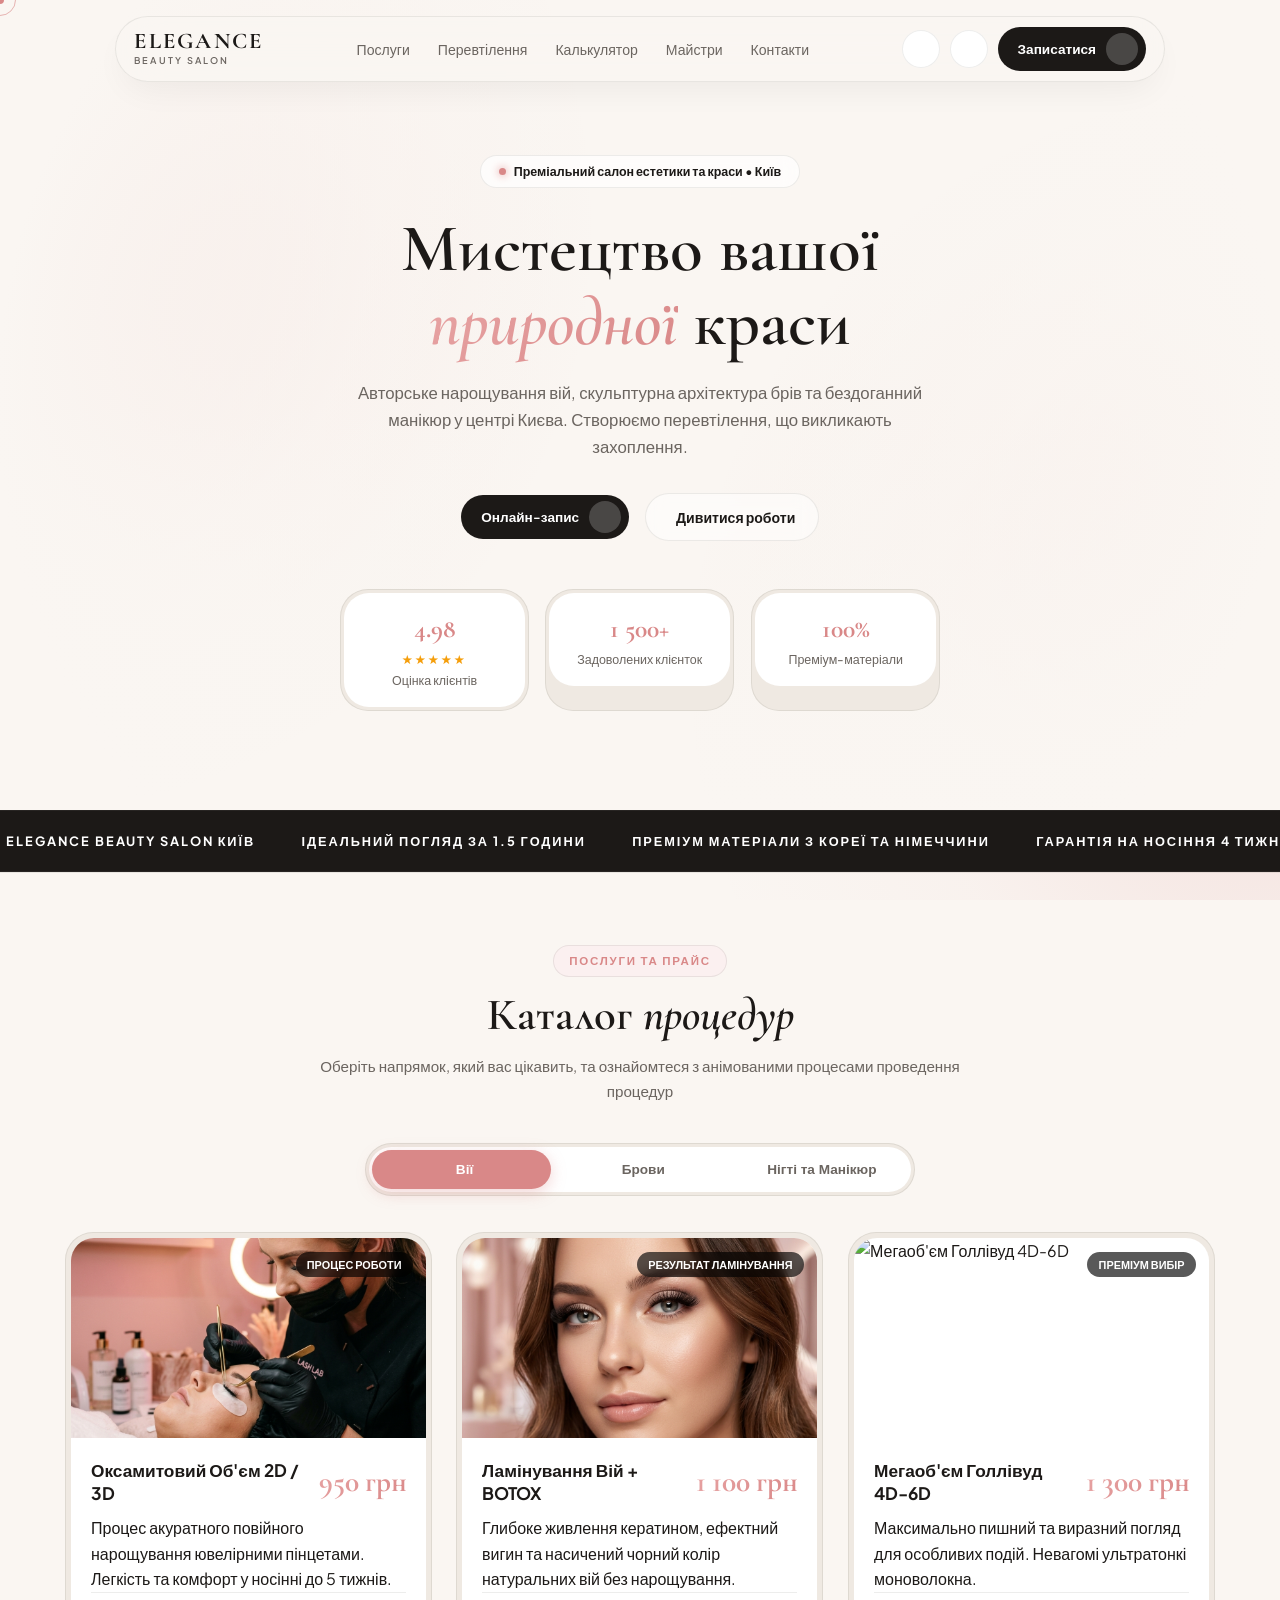
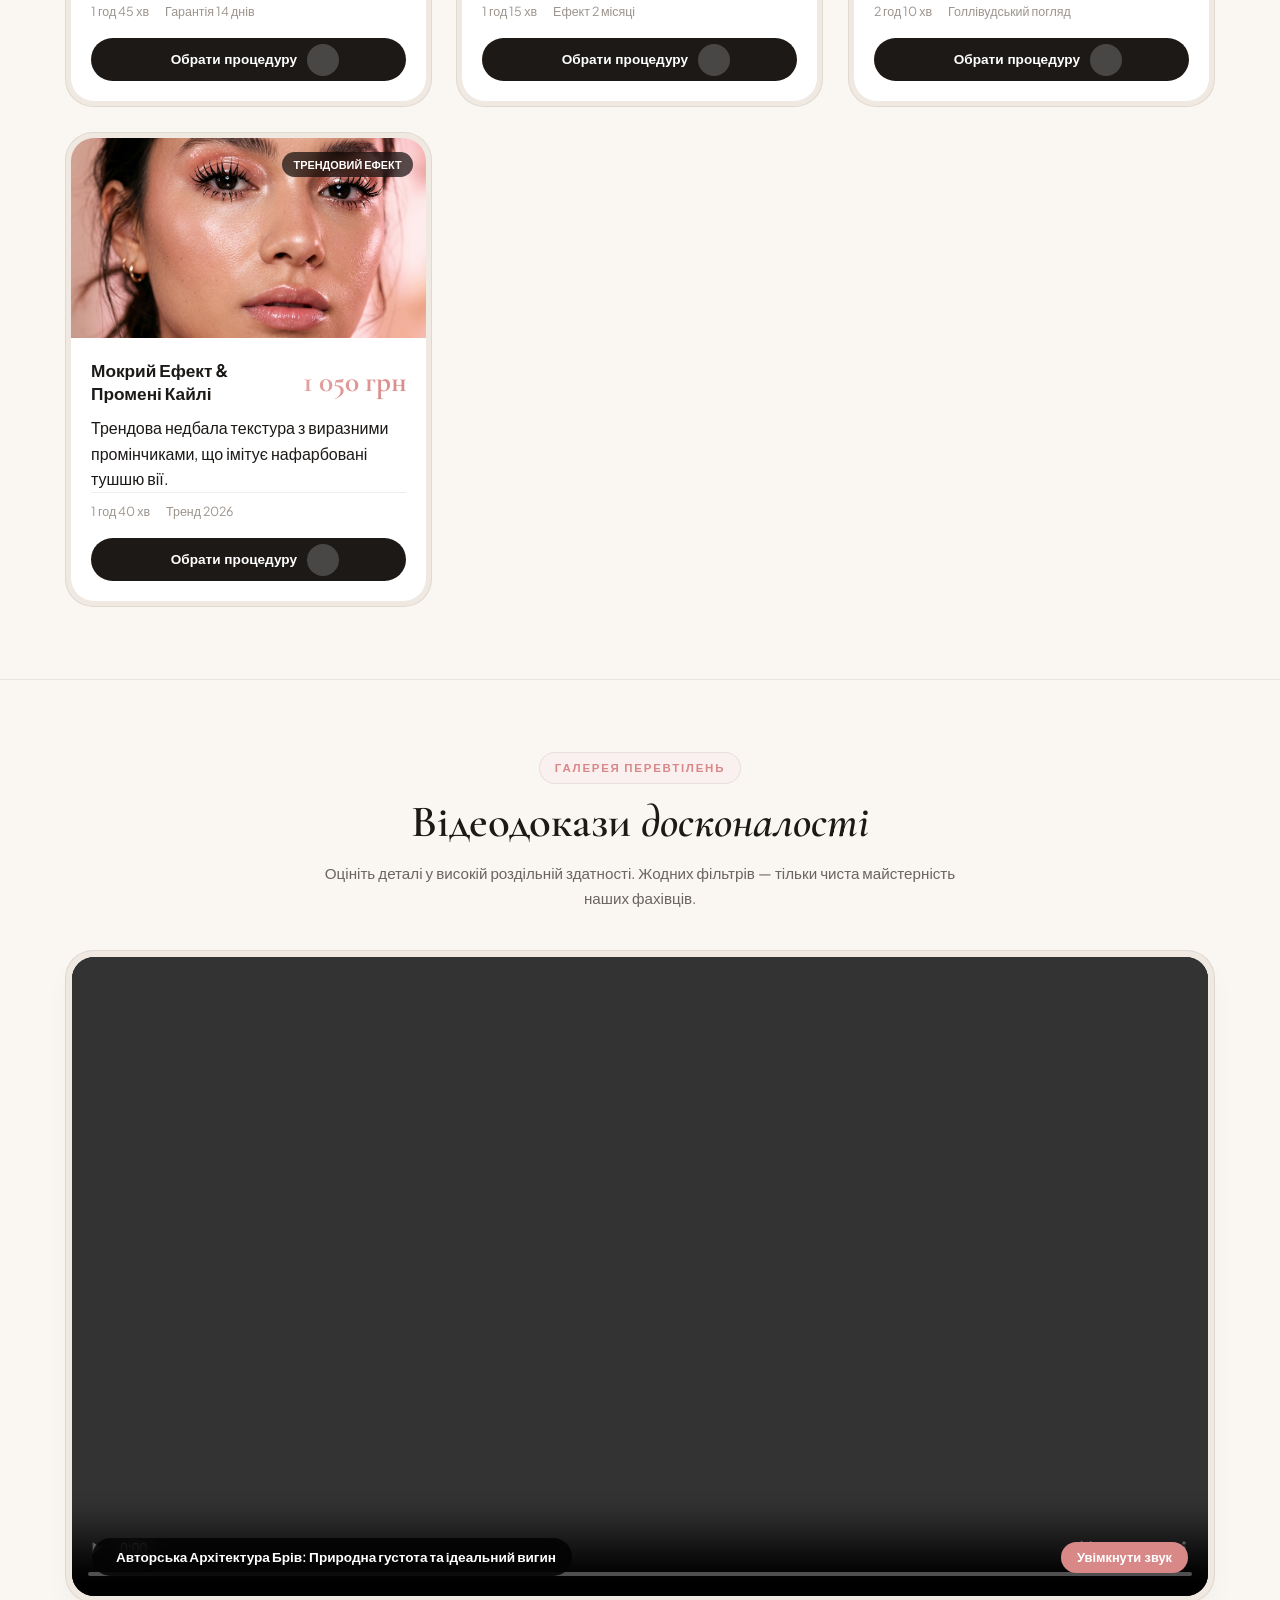
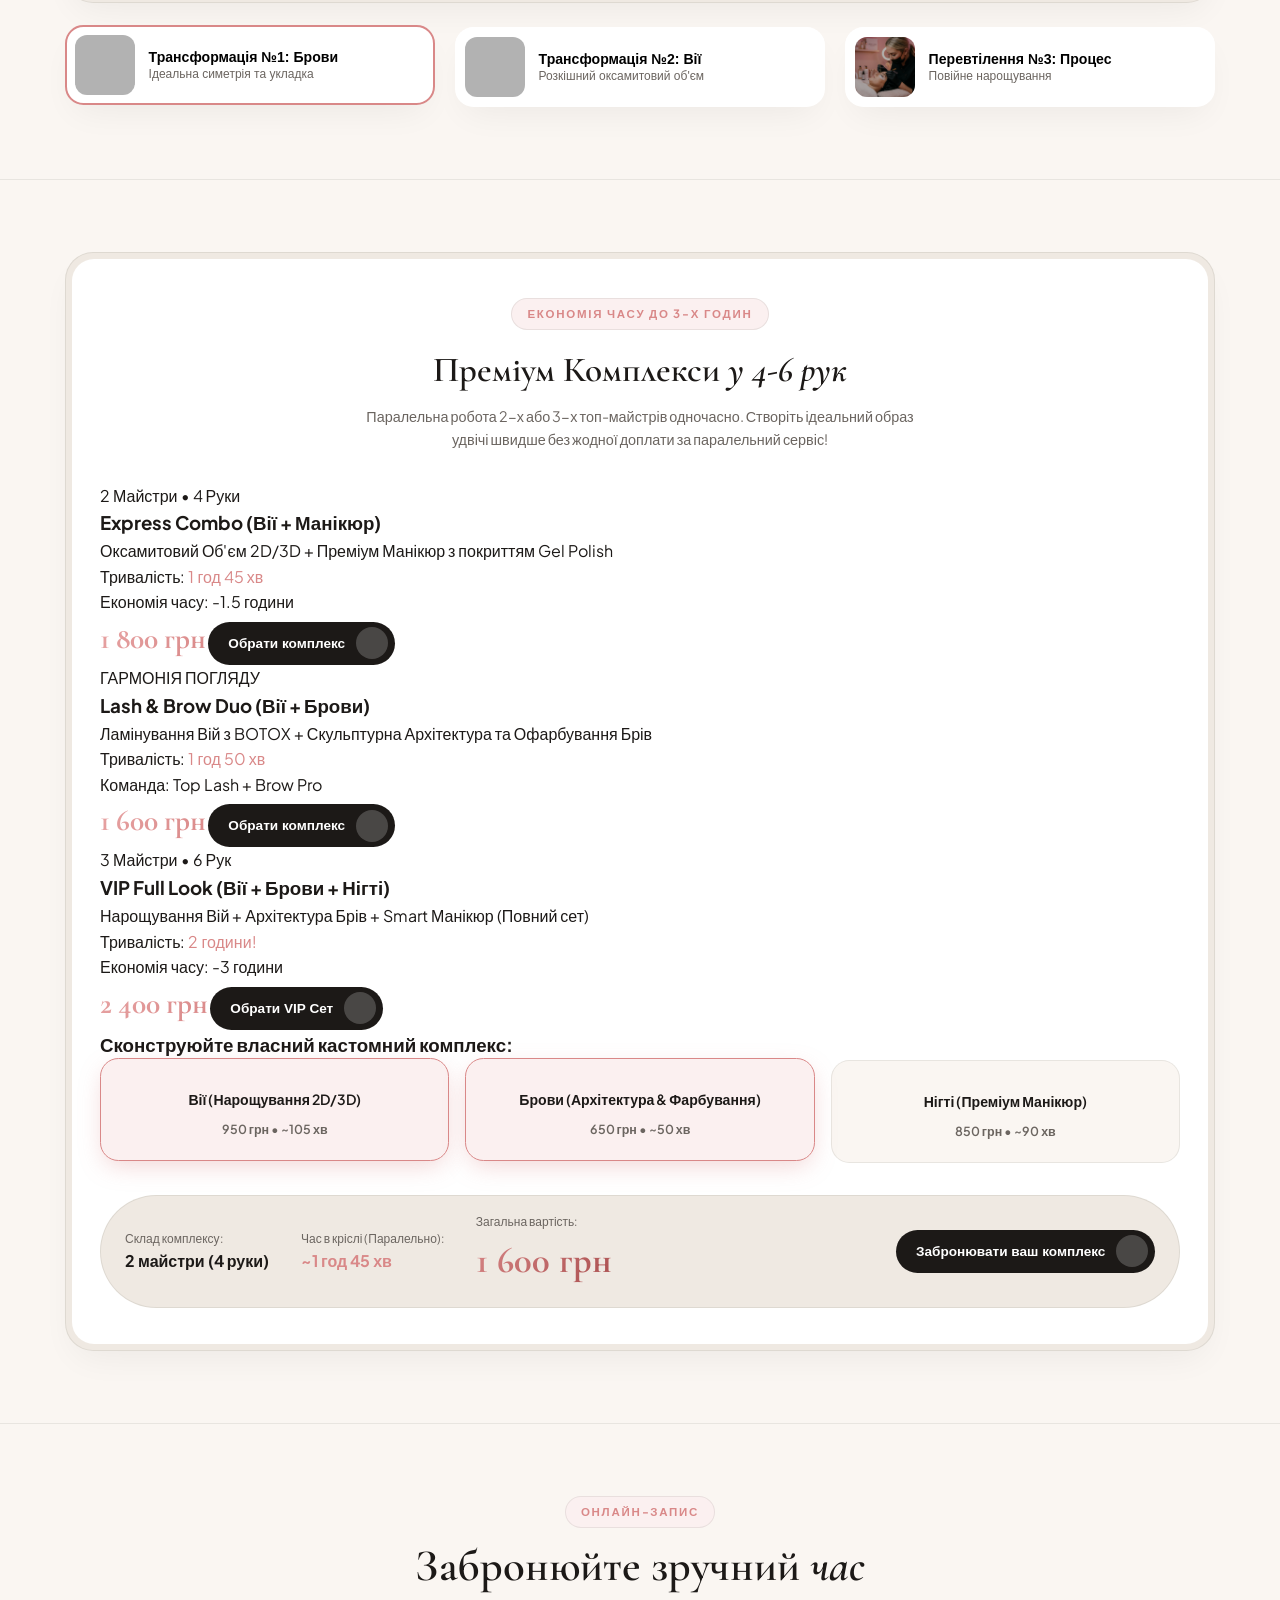
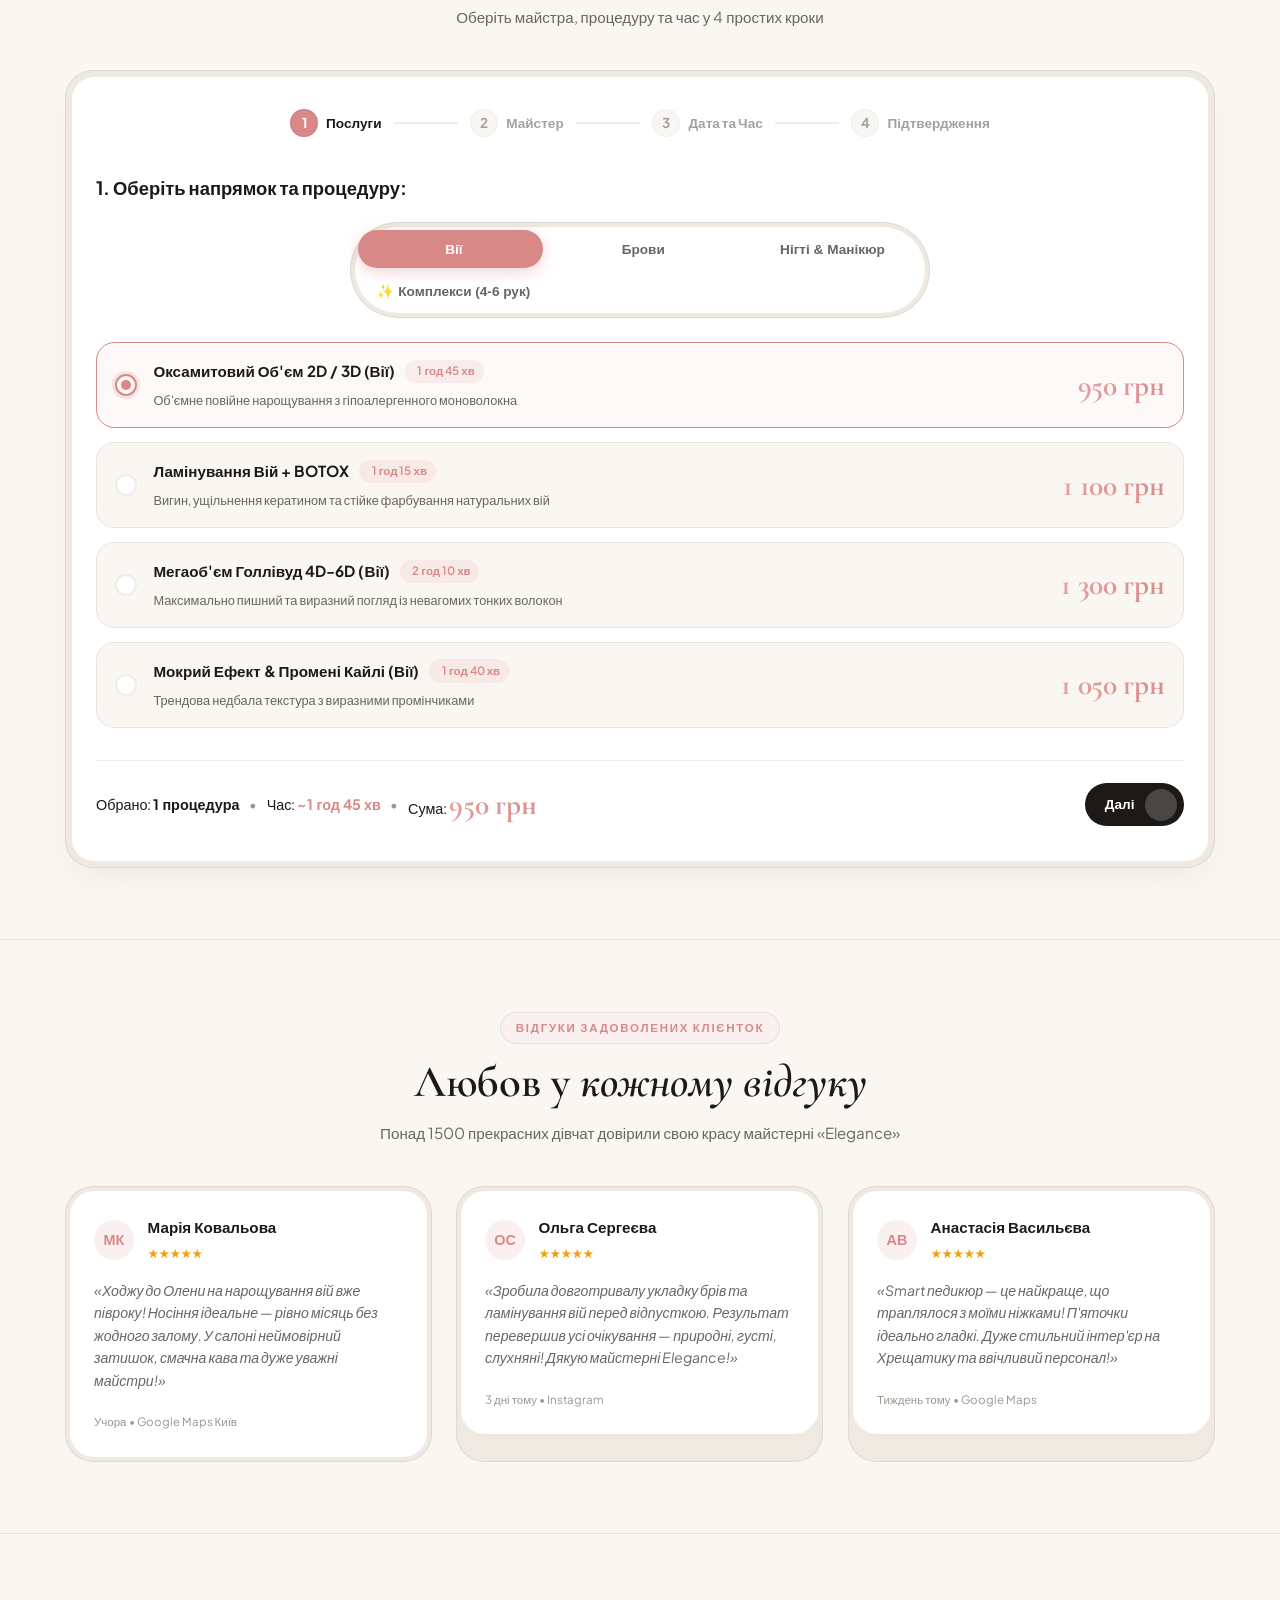
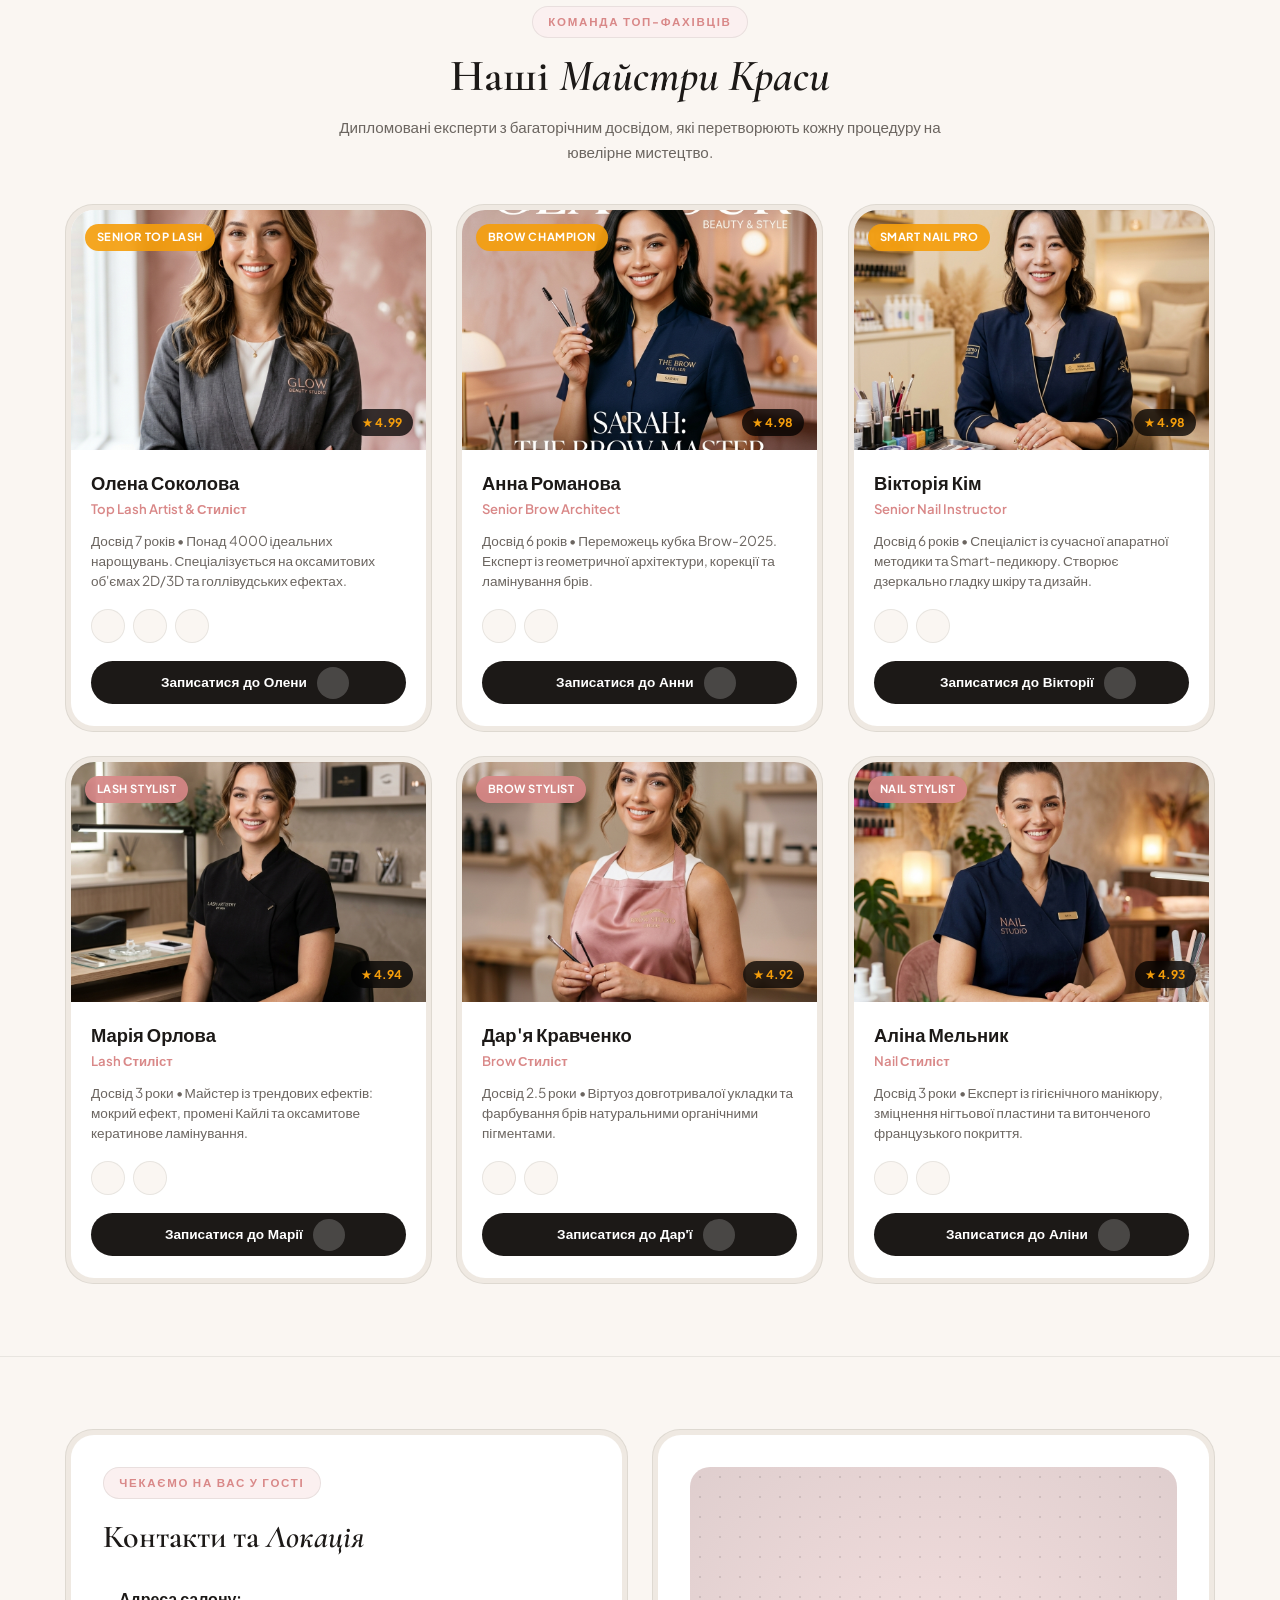
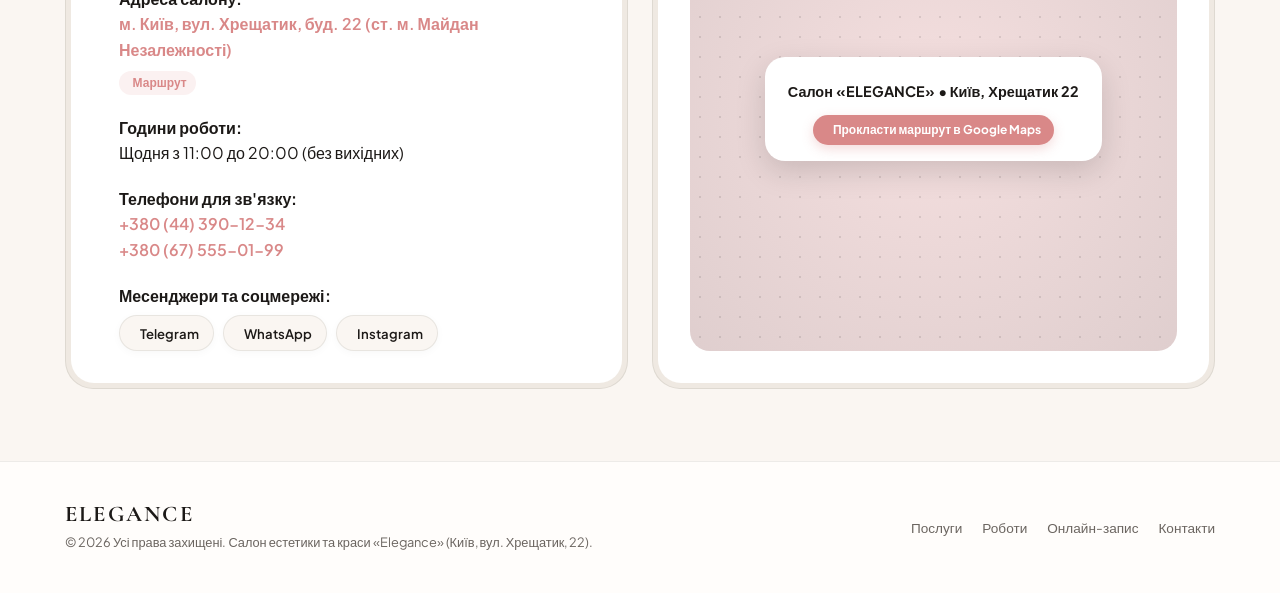
==== commit 9b74e2d4: "Update index.html" ====
--- a/index.html
+++ b/index.html
@@ -14,7 +14,7 @@
     <!-- Remix Icon -->
     <link href="https://cdn.jsdelivr.net/npm/remixicon@3.5.0/fonts/remixicon.css" rel="stylesheet">
     
-    <link rel="stylesheet" href="index.css?v=20260807_MASTERS_SHOWCASE_v1">
+    <link rel="stylesheet" href="index.css?v=20260807_PARALLEL_COMBOS_v2">
 </head>
 <body>
 
@@ -488,62 +488,156 @@
             </div>
         </section>
 
-        <!-- Price Calculator / Service Matcher Quiz (UAH MARKET PRICES) -->
+        <!-- Parallel Beauty Combo Showcase (4-6 Hands Parallel Masters) -->
         <section class="calculator-section" id="calculator">
             <div class="section-container">
                 <div class="calculator-shell">
                     <div class="calculator-core">
                         <div class="quiz-header">
-                            <div class="eyebrow-pill">Інтерактивний Підбір</div>
-                            <h2 class="quiz-title">Калькулятор та <span class="text-serif-italic">підбір образу</span></h2>
-                            <p class="quiz-desc">Дайте відповіді на запитання та отримайте розрахунок ідеального комплексу процедур зі знижкою 10% на перший візит!</p>
-                        </div>
-
-                        <div class="quiz-step-container" id="quizContainer">
-                            <div class="quiz-step active" data-step="1">
-                                <h3 class="step-question">Яку зону ви прагнете вдосконалити?</h3>
-                                <div class="options-grid">
-                                    <label class="quiz-option">
-                                        <input type="checkbox" name="zone" value="lashes" data-price="1050" data-time="90">
-                                        <div class="option-content">
-                                            <i class="ri-eye-line"></i>
-                                            <span>Вії (Нарощування/Ламінування)</span>
-                                        </div>
-                                    </label>
-                                    <label class="quiz-option">
-                                        <input type="checkbox" name="zone" value="brows" data-price="650" data-time="50">
-                                        <div class="option-content">
-                                            <i class="ri-brush-line"></i>
-                                            <span>Брови (Архітектура/Укладка)</span>
-                                        </div>
-                                    </label>
-                                    <label class="quiz-option">
-                                        <input type="checkbox" name="zone" value="nails" data-price="850" data-time="90">
-                                        <div class="option-content">
-                                            <i class="ri-hand-sanitizer-line"></i>
-                                            <span>Нігті (Манікюр/Педикюр)</span>
-                                        </div>
-                                    </label>
-                                </div>
-                            </div>
-                        </div>
-
-                        <!-- Quiz Live Result Bar -->
-                        <div class="quiz-result-bar">
-                            <div class="result-details">
-                                <div class="result-item">
-                                    <span class="result-label">Орієнтовний час:</span>
-                                    <span class="result-value" id="quizTotalTime">0 хв</span>
-                                </div>
-                                <div class="result-item">
-                                    <span class="result-label">Загальна вартість:</span>
-                                    <span class="result-value price-total" id="quizTotalPrice">0 грн</span>
-                                </div>
-                            </div>
-                            <button class="btn-nested-primary" id="btnBookQuizPackage">
-                                <span class="btn-text">Забронювати зі знижкою 10%</span>
-                                <span class="btn-icon-wrapper"><i class="ri-percent-line"></i></span>
-                            </button>
+                            <div class="eyebrow-pill"><i class="ri-flashlight-line"></i> Економія часу до 3-х годин</div>
+                            <h2 class="quiz-title">Преміум Комплекси <span class="text-serif-italic">у 4-6 рук</span></h2>
+                            <p class="quiz-desc">Паралельна робота 2-х або 3-х топ-майстрів одночасно. Створіть ідеальний образ удвічі швидше без жодної доплати за паралельний сервіс!</p>
+                        </div>
+
+                        <!-- 3 Preset Combo Cards Grid -->
+                        <div class="combo-cards-grid">
+                            <!-- Combo 1 -->
+                            <div class="combo-card-shell" data-combo-id="c1">
+                                <div class="combo-card-core">
+                                    <span class="combo-badge"><i class="ri-flashlight-line"></i> 2 Майстри • 4 Руки</span>
+                                    <h3 class="combo-name">Express Combo (Вії + Манікюр)</h3>
+                                    <p class="combo-services">Оксамитовий Об'єм 2D/3D + Преміум Манікюр з покриттям Gel Polish</p>
+                                    
+                                    <div class="combo-metrics-row">
+                                        <div class="metric-item">
+                                            <span class="metric-label">Тривалість:</span>
+                                            <span class="metric-val text-pink"><i class="ri-time-line"></i> 1 год 45 хв</span>
+                                        </div>
+                                        <div class="metric-item">
+                                            <span class="metric-label">Економія часу:</span>
+                                            <span class="metric-val"><i class="ri-history-line"></i> -1.5 години</span>
+                                        </div>
+                                    </div>
+
+                                    <div class="combo-price-row">
+                                        <span class="combo-price luxury-price">1 800 грн</span>
+                                        <button class="btn-nested-primary btn-select-combo" data-combo-id="c1">
+                                            <span class="btn-text">Обрати комплекс</span>
+                                            <span class="btn-icon-wrapper"><i class="ri-arrow-right-line"></i></span>
+                                        </button>
+                                    </div>
+                                </div>
+                            </div>
+
+                            <!-- Combo 2 -->
+                            <div class="combo-card-shell" data-combo-id="c2">
+                                <div class="combo-card-core">
+                                    <span class="combo-badge"><i class="ri-eye-line"></i> ГАРМОНІЯ ПОГЛЯДУ</span>
+                                    <h3 class="combo-name">Lash & Brow Duo (Вії + Брови)</h3>
+                                    <p class="combo-services">Ламінування Вій з BOTOX + Скульптурна Архітектура та Офарбування Брів</p>
+                                    
+                                    <div class="combo-metrics-row">
+                                        <div class="metric-item">
+                                            <span class="metric-label">Тривалість:</span>
+                                            <span class="metric-val text-pink"><i class="ri-time-line"></i> 1 год 50 хв</span>
+                                        </div>
+                                        <div class="metric-item">
+                                            <span class="metric-label">Команда:</span>
+                                            <span class="metric-val"><i class="ri-user-star-line"></i> Top Lash + Brow Pro</span>
+                                        </div>
+                                    </div>
+
+                                    <div class="combo-price-row">
+                                        <span class="combo-price luxury-price">1 600 грн</span>
+                                        <button class="btn-nested-primary btn-select-combo" data-combo-id="c2">
+                                            <span class="btn-text">Обрати комплекс</span>
+                                            <span class="btn-icon-wrapper"><i class="ri-arrow-right-line"></i></span>
+                                        </button>
+                                    </div>
+                                </div>
+                            </div>
+
+                            <!-- Combo 3 -->
+                            <div class="combo-card-shell featured" data-combo-id="c3">
+                                <div class="combo-card-core">
+                                    <span class="combo-badge vip"><i class="ri-vip-crown-fill"></i> 3 Майстри • 6 Рук</span>
+                                    <h3 class="combo-name">VIP Full Look (Вії + Брови + Нігті)</h3>
+                                    <p class="combo-services">Нарощування Вій + Архітектура Брів + Smart Манікюр (Повний сет)</p>
+                                    
+                                    <div class="combo-metrics-row">
+                                        <div class="metric-item">
+                                            <span class="metric-label">Тривалість:</span>
+                                            <span class="metric-val text-pink"><i class="ri-time-line"></i> 2 години!</span>
+                                        </div>
+                                        <div class="metric-item">
+                                            <span class="metric-label">Економія часу:</span>
+                                            <span class="metric-val"><i class="ri-history-line"></i> -3 години</span>
+                                        </div>
+                                    </div>
+
+                                    <div class="combo-price-row">
+                                        <span class="combo-price luxury-price">2 400 грн</span>
+                                        <button class="btn-nested-primary btn-select-combo" data-combo-id="c3">
+                                            <span class="btn-text">Обрати VIP Сет</span>
+                                            <span class="btn-icon-wrapper"><i class="ri-arrow-right-line"></i></span>
+                                        </button>
+                                    </div>
+                                </div>
+                            </div>
+                        </div>
+
+                        <!-- Custom Combo Builder Section Header -->
+                        <div class="custom-builder-box">
+                            <h3 class="builder-title"><i class="ri-tools-line"></i> Сконструюйте власний кастомний комплекс:</h3>
+                            
+                            <div class="options-grid">
+                                <label class="quiz-option">
+                                    <input type="checkbox" name="customZone" value="lashes" data-price="950" data-time="105" data-name="Вії (Об'єм 2D/3D)" checked>
+                                    <div class="option-content">
+                                        <i class="ri-eye-line"></i>
+                                        <span>Вії (Нарощування 2D/3D)</span>
+                                        <small style="color: var(--color-text-muted); font-size: 0.78rem;">950 грн • ~105 хв</small>
+                                    </div>
+                                </label>
+                                <label class="quiz-option">
+                                    <input type="checkbox" name="customZone" value="brows" data-price="650" data-time="50" data-name="Брови (Архітектура)" checked>
+                                    <div class="option-content">
+                                        <i class="ri-brush-line"></i>
+                                        <span>Брови (Архітектура & Фарбування)</span>
+                                        <small style="color: var(--color-text-muted); font-size: 0.78rem;">650 грн • ~50 хв</small>
+                                    </div>
+                                </label>
+                                <label class="quiz-option">
+                                    <input type="checkbox" name="customZone" value="nails" data-price="850" data-time="90" data-name="Нігті (Манікюр Gel Polish)">
+                                    <div class="option-content">
+                                        <i class="ri-hand-sanitizer-line"></i>
+                                        <span>Нігті (Преміум Манікюр)</span>
+                                        <small style="color: var(--color-text-muted); font-size: 0.78rem;">850 грн • ~90 хв</small>
+                                    </div>
+                                </label>
+                            </div>
+
+                            <!-- Builder Results Summary Bar -->
+                            <div class="quiz-result-bar">
+                                <div class="result-details">
+                                    <div class="result-item">
+                                        <span class="result-label">Склад комплексу:</span>
+                                        <span class="result-value" id="customComboTeam">2 майстри (4 руки)</span>
+                                    </div>
+                                    <div class="result-item">
+                                        <span class="result-label">Час в кріслі (Паралельно):</span>
+                                        <span class="result-value text-pink" id="customComboTime">~1 год 45 хв</span>
+                                    </div>
+                                    <div class="result-item">
+                                        <span class="result-label">Загальна вартість:</span>
+                                        <span class="result-value price-total" id="customComboPrice">1 600 грн</span>
+                                    </div>
+                                </div>
+                                <button class="btn-nested-primary" id="btnBookCustomCombo">
+                                    <span class="btn-text">Забронювати ваш комплекс</span>
+                                    <span class="btn-icon-wrapper"><i class="ri-calendar-check-line"></i></span>
+                                </button>
+                            </div>
                         </div>
                     </div>
                 </div>
@@ -605,6 +699,10 @@
                                             <i class="ri-hand-sanitizer-line"></i>
                                             <span>Нігті & Манікюр</span>
                                         </button>
+                                        <button class="b-cat-btn" data-bcat="combos">
+                                            <i class="ri-vip-crown-line"></i>
+                                            <span>✨ Комплекси (4-6 рук)</span>
+                                        </button>
                                     </div>
                                 </div>
 
@@ -719,6 +817,43 @@
                                             <span class="b-s-desc">Моделювання будь-якої форми та довжини з армуванням</span>
                                         </div>
                                         <span class="b-s-price luxury-price">1 400 грн</span>
+                                    </label>
+
+                                    <!-- COMBOS GROUP (PARALLEL 4-6 HANDS) -->
+                                    <label class="b-service-item bcat-item combos">
+                                        <input type="radio" name="bookingService" class="b-service-cb" data-id="c1" data-cat="combos" data-name="Express Combo 4 Руки (Вії + Манікюр)" data-price="1800" data-time="105">
+                                        <div class="b-service-info">
+                                            <div class="b-s-title-row">
+                                                <span class="b-s-title">Express Combo 4 Руки (Вії + Манікюр)</span>
+                                                <span class="time-badge"><i class="ri-flashlight-line"></i> 2 Майстри • 1 год 45 хв</span>
+                                            </div>
+                                            <span class="b-s-desc">Паралельне виконання нарощування вій 2D/3D та манікюру Gel Polish у 4 руки</span>
+                                        </div>
+                                        <span class="b-s-price luxury-price">1 800 грн</span>
+                                    </label>
+
+                                    <label class="b-service-item bcat-item combos">
+                                        <input type="radio" name="bookingService" class="b-service-cb" data-id="c2" data-cat="combos" data-name="Lash & Brow Duo (Вії + Брови)" data-price="1600" data-time="110">
+                                        <div class="b-service-info">
+                                            <div class="b-s-title-row">
+                                                <span class="b-s-title">Lash & Brow Duo (Вії + Брови)</span>
+                                                <span class="time-badge"><i class="ri-sparkles-line"></i> 2 Майстри • 1 год 50 хв</span>
+                                            </div>
+                                            <span class="b-s-desc">Ламінування вій BOTOX + Архітектура брів з фарбуванням</span>
+                                        </div>
+                                        <span class="b-s-price luxury-price">1 600 грн</span>
+                                    </label>
+
+                                    <label class="b-service-item bcat-item combos">
+                                        <input type="radio" name="bookingService" class="b-service-cb" data-id="c3" data-cat="combos" data-name="VIP Full Look 6 Рук (Вії + Брови + Манікюр)" data-price="2400" data-time="120">
+                                        <div class="b-service-info">
+                                            <div class="b-s-title-row">
+                                                <span class="b-s-title">VIP Full Look 6 Рук (Вії + Брови + Манікюр)</span>
+                                                <span class="time-badge"><i class="ri-vip-crown-fill"></i> 3 Майстри • 2 години</span>
+                                            </div>
+                                            <span class="b-s-desc">Одночасна робота 3-х топ-майстрів: Нарощування вій + Брови + Smart Манікюр</span>
+                                        </div>
+                                        <span class="b-s-price luxury-price">2 400 грн</span>
                                     </label>
 
                                 </div>
@@ -812,6 +947,35 @@
                                                 <h4 class="master-name">Аліна Мельник</h4>
                                                 <span class="master-role">Nail Стиліст</span>
                                                 <p class="master-experience">Досвід 3 роки • Гель-лак та дизайн</p>
+                                            </div>
+                                        </div>
+                                    </div>
+
+                                    <!-- COMBO MASTERS TEAMS -->
+                                    <div class="masters-grid cat-masters combos">
+                                        <div class="master-card-shell selected" data-master-id="m_combo4" data-master-name="Команда «4 Руки» (Олена + Вікторія)" data-cat="combos">
+                                            <div class="master-card-core">
+                                                <span class="rank-badge senior"><i class="ri-vip-crown-fill"></i> 2 Майстри • 4 Руки</span>
+                                                <div class="master-avatar-wrapper">
+                                                    <img src="assets/images/master_portrait.png" alt="Команда 4 руки">
+                                                    <span class="master-rating">★ 4.99</span>
+                                                </div>
+                                                <h4 class="master-name">Олена + Вікторія</h4>
+                                                <span class="master-role">Top Lash & Senior Nail Instructor</span>
+                                                <p class="master-experience">Паралельний сервіс у 4 руки</p>
+                                            </div>
+                                        </div>
+
+                                        <div class="master-card-shell" data-master-id="m_combo6" data-master-name="VIP Команда «6 Рук» (Олена + Анна + Вікторія)" data-cat="combos">
+                                            <div class="master-card-core">
+                                                <span class="rank-badge senior"><i class="ri-vip-crown-fill"></i> 3 Майстри • VIP 6 Рук</span>
+                                                <div class="master-avatar-wrapper">
+                                                    <img src="assets/images/master_anna.png" alt="Команда 6 рук">
+                                                    <span class="master-rating">★ 5.00</span>
+                                                </div>
+                                                <h4 class="master-name">Олена + Анна + Вікторія</h4>
+                                                <span class="master-role">Преміальний Склад Салону</span>
+                                                <p class="master-experience">Максимальний експрес-сервіс</p>
                                             </div>
                                         </div>
                                     </div>
@@ -1322,6 +1486,6 @@
     </footer>
 
     <!-- App JavaScript -->
-    <script src="app.js?v=20260807_MASTERS_SHOWCASE_v1"></script>
+    <script src="app.js?v=20260807_PARALLEL_COMBOS_v2"></script>
 </body>
 </html>
--- a/index.css
+++ b/index.css
@@ -2146,20 +2146,46 @@
 
 .social-links-row {
     display: flex;
+    flex-wrap: wrap;
     gap: 0.6rem;
-    margin-top: 0.35rem;
+    margin-top: 0.45rem;
 }
 
 .social-badge {
-    padding: 0.35rem 0.75rem;
+    padding: 0.4rem 0.85rem;
     border-radius: var(--radius-btn);
     background: var(--color-bg-base);
     border: 1px solid var(--color-border-hairline);
     color: var(--color-text-main) !important;
-    font-size: 0.8rem;
+    font-size: 0.82rem;
+    font-weight: 600;
+    text-decoration: none;
     display: inline-flex;
     align-items: center;
-    gap: 0.35rem;
+    gap: 0.4rem;
+    transition: all 0.2s cubic-bezier(0.4, 0, 0.2, 1);
+    box-shadow: 0 2px 8px rgba(0, 0, 0, 0.03);
+}
+
+.social-badge i {
+    font-size: 1.1rem;
+    transition: color 0.2s ease;
+}
+
+.social-badge.tg i { color: #0088cc; }
+.social-badge.wa i { color: #25D366; }
+.social-badge.ig i { color: #E1306C; }
+
+.social-badge:hover {
+    background: var(--color-pink-primary);
+    color: #FFFFFF !important;
+    border-color: var(--color-pink-primary);
+    transform: translateY(-2px);
+    box-shadow: 0 4px 14px rgba(217, 136, 136, 0.35);
+}
+
+.social-badge:hover i {
+    color: #FFFFFF !important;
 }
 
 /* Map Visual Placeholder */
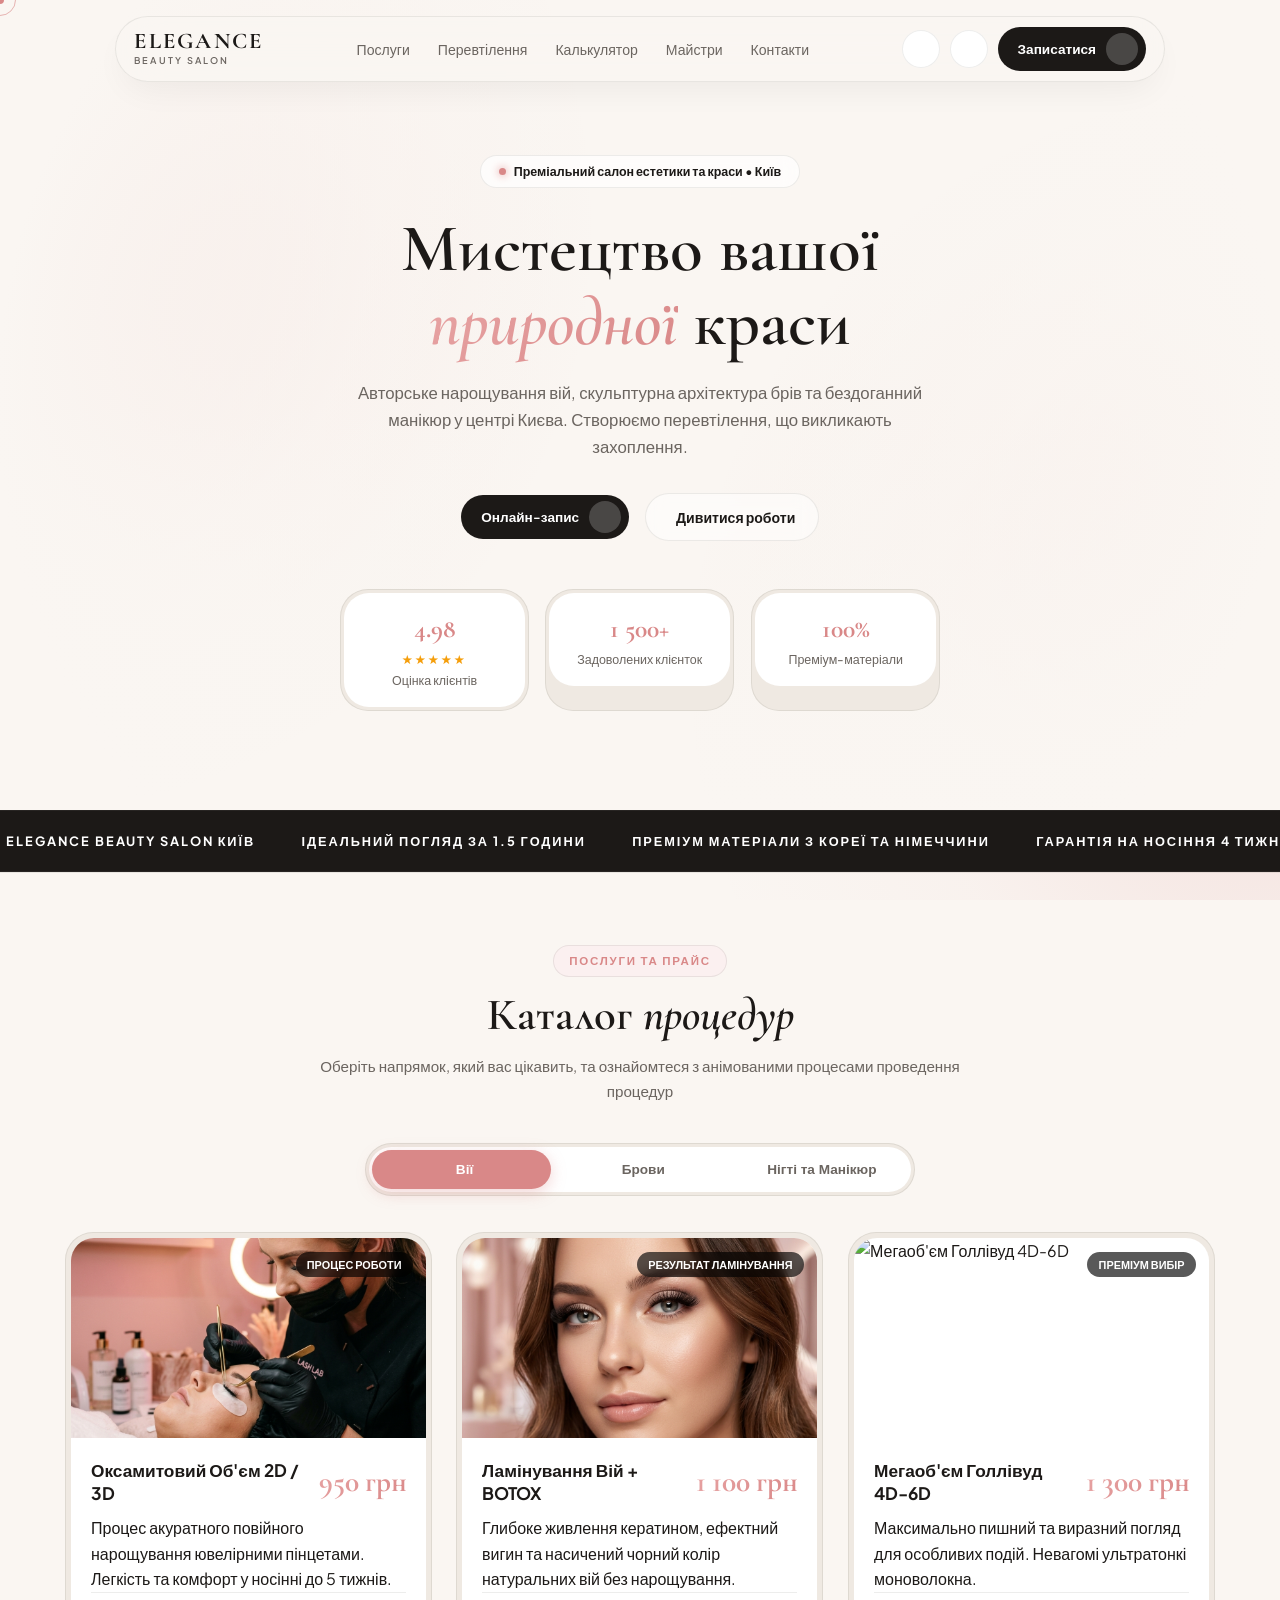
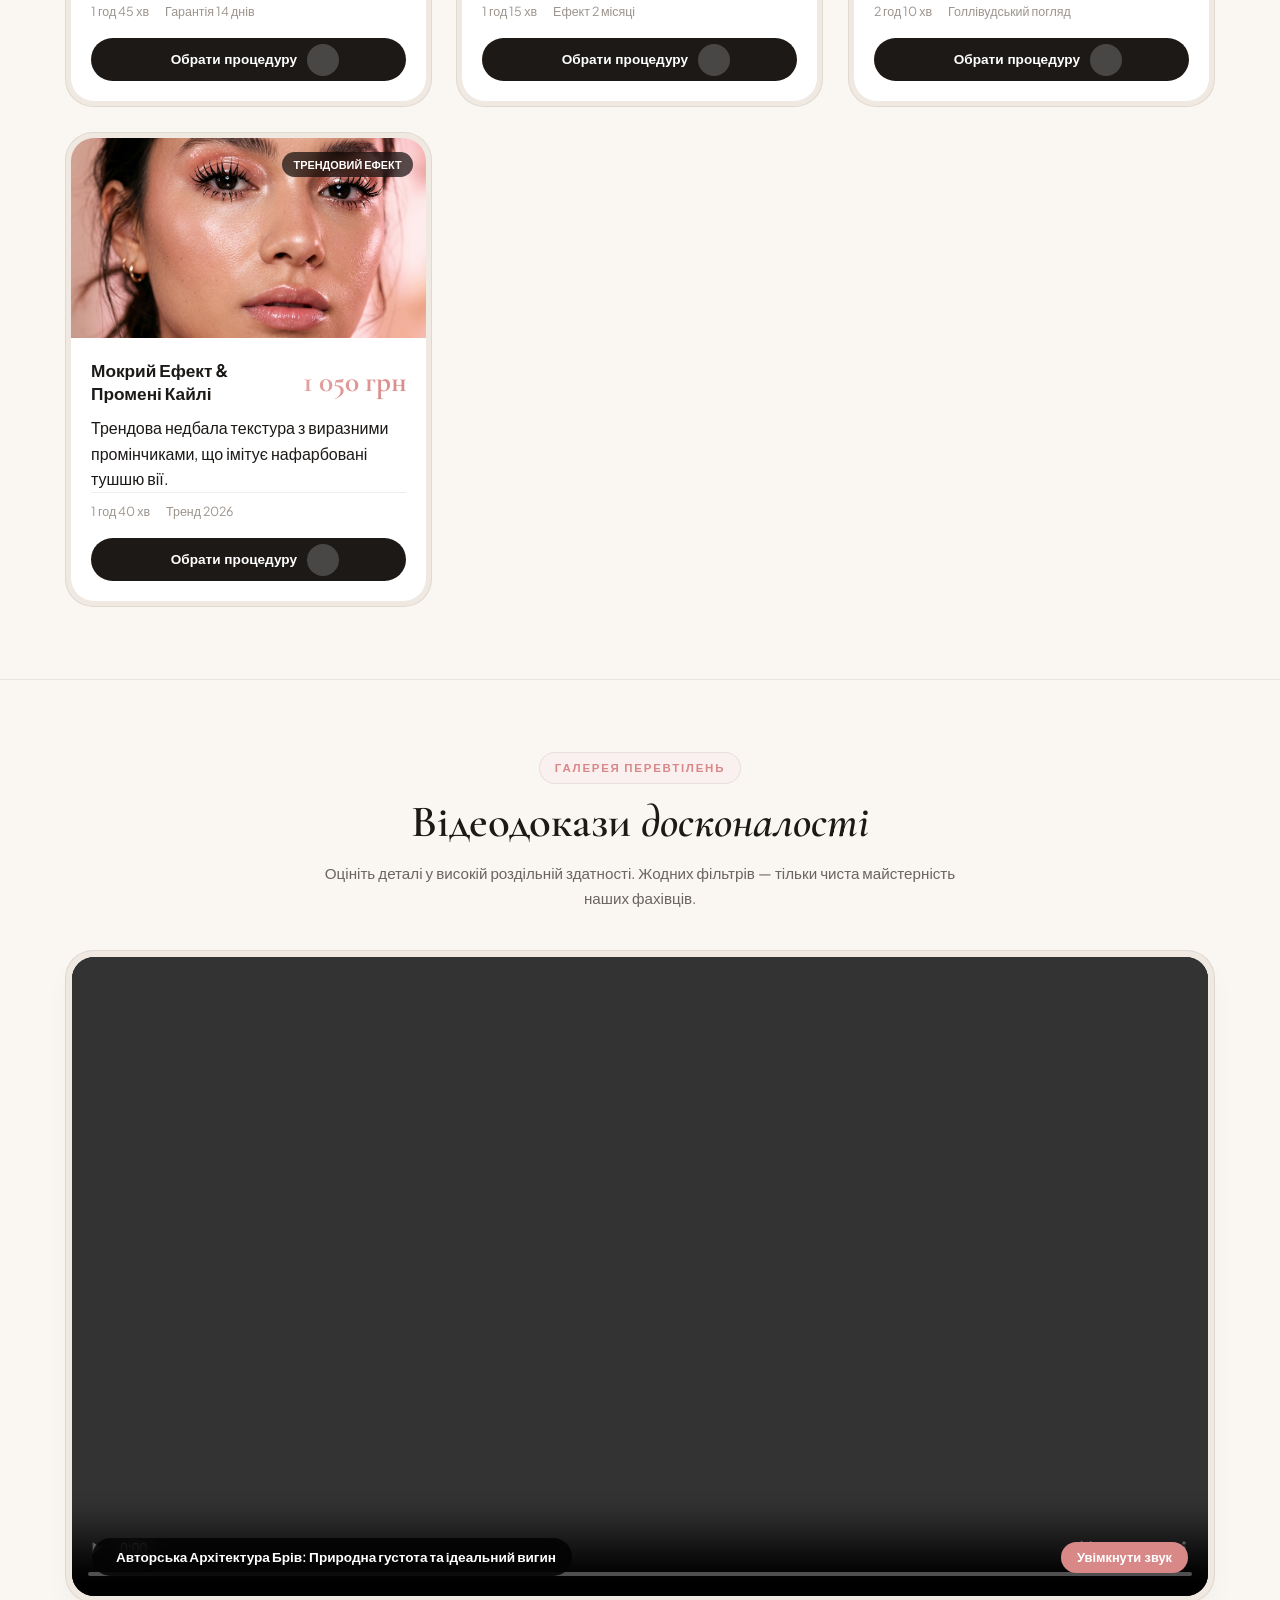
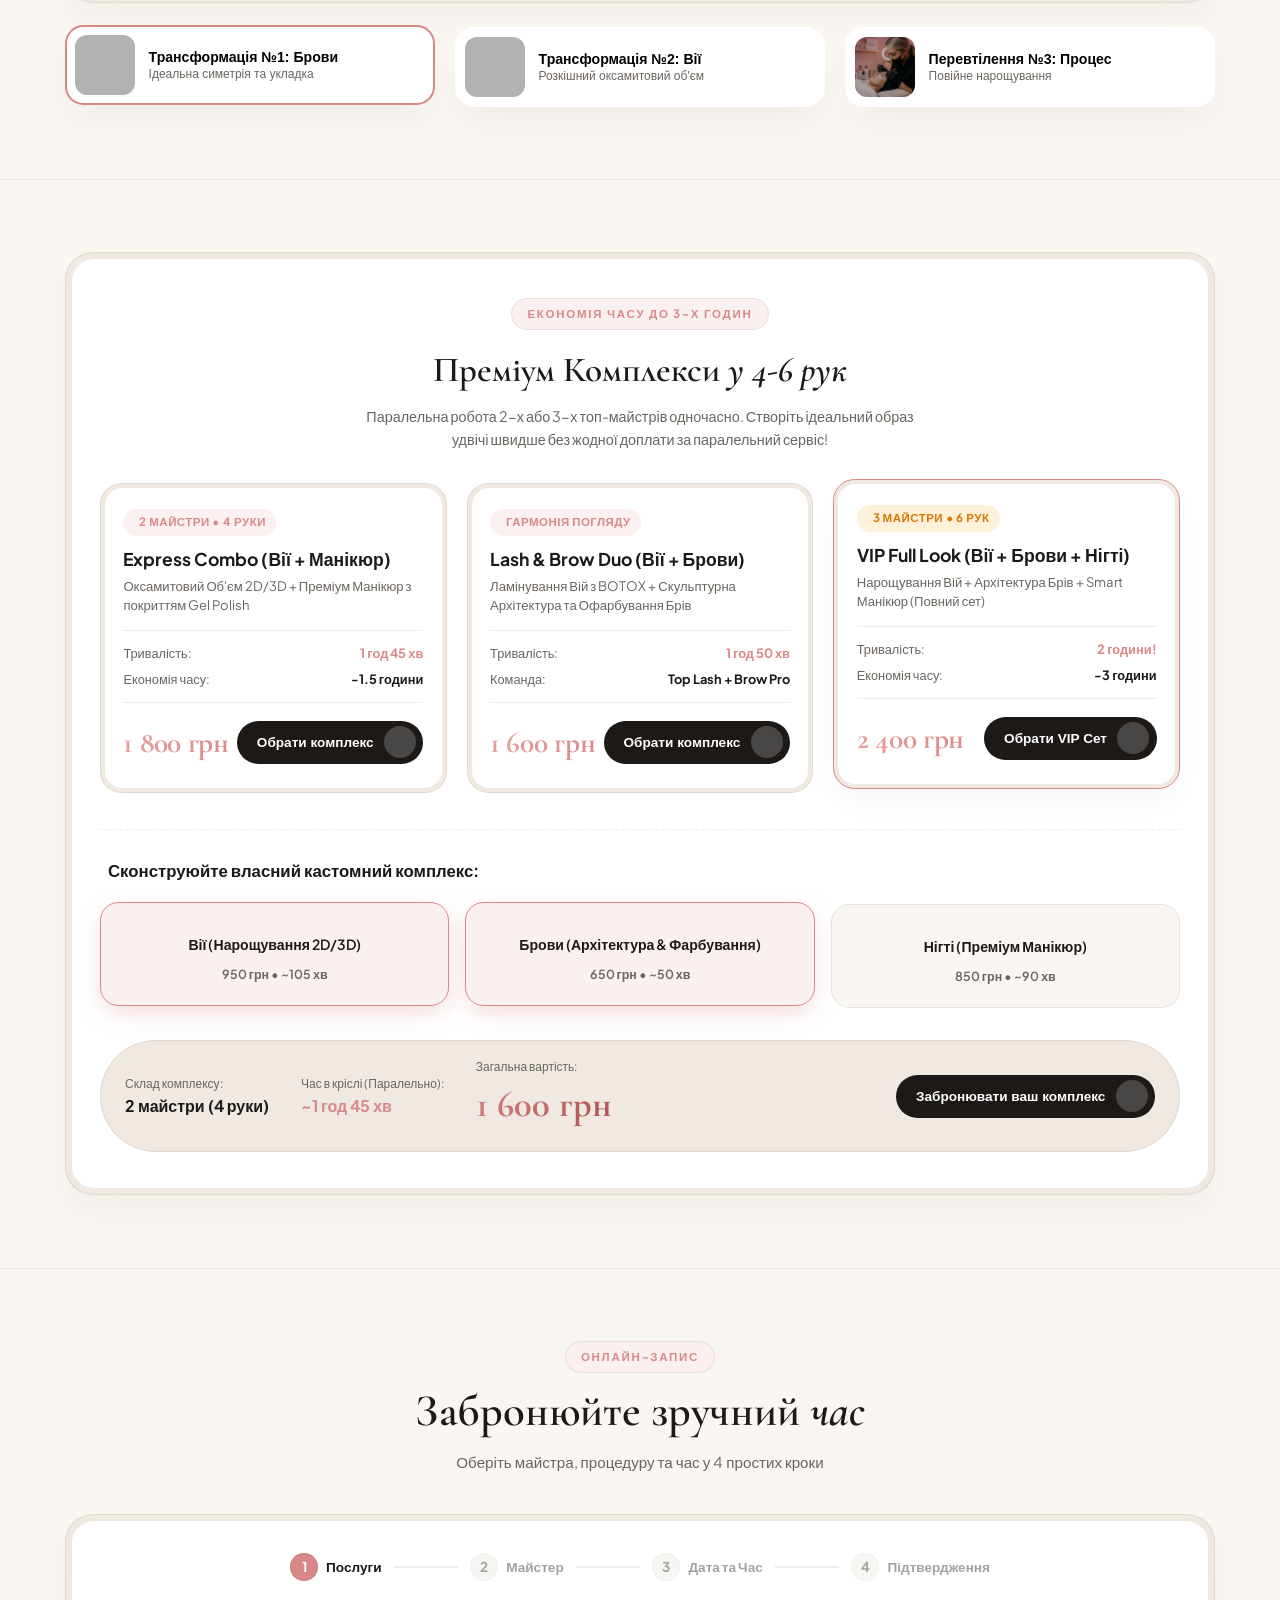
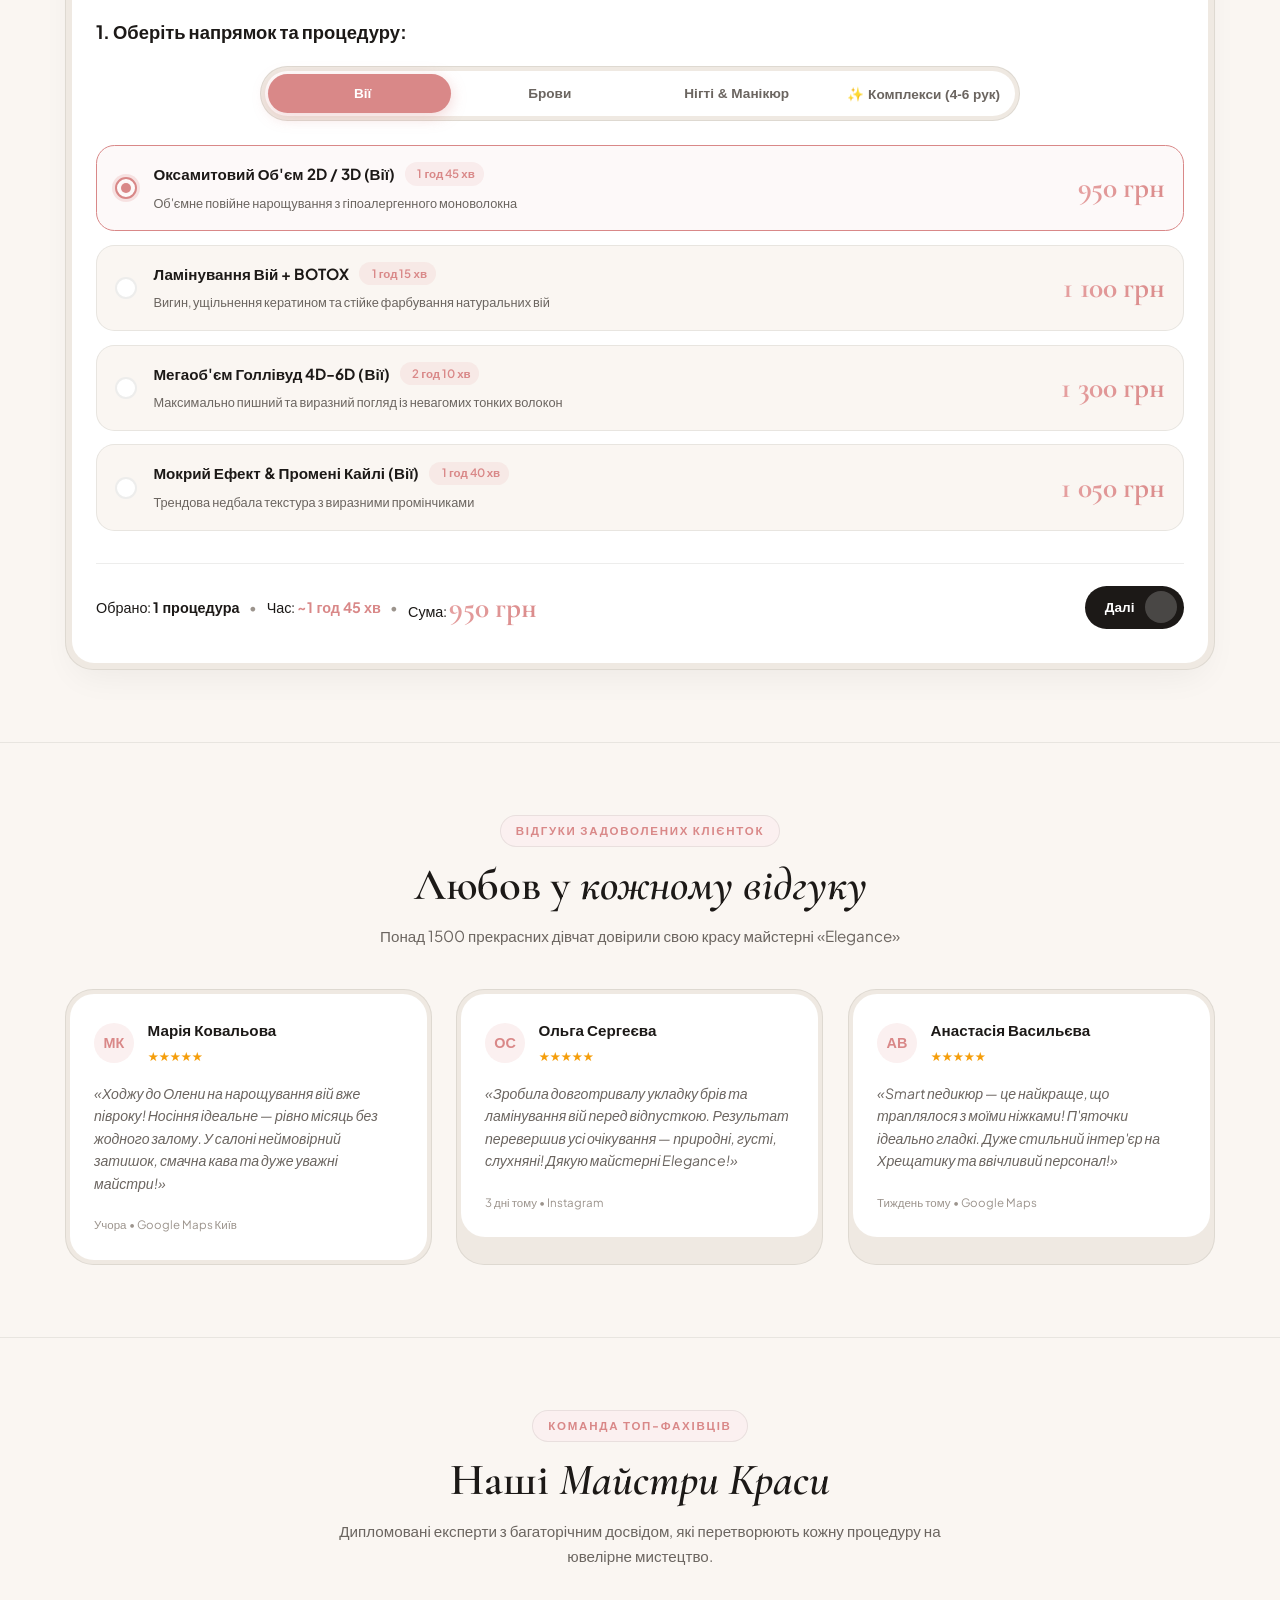
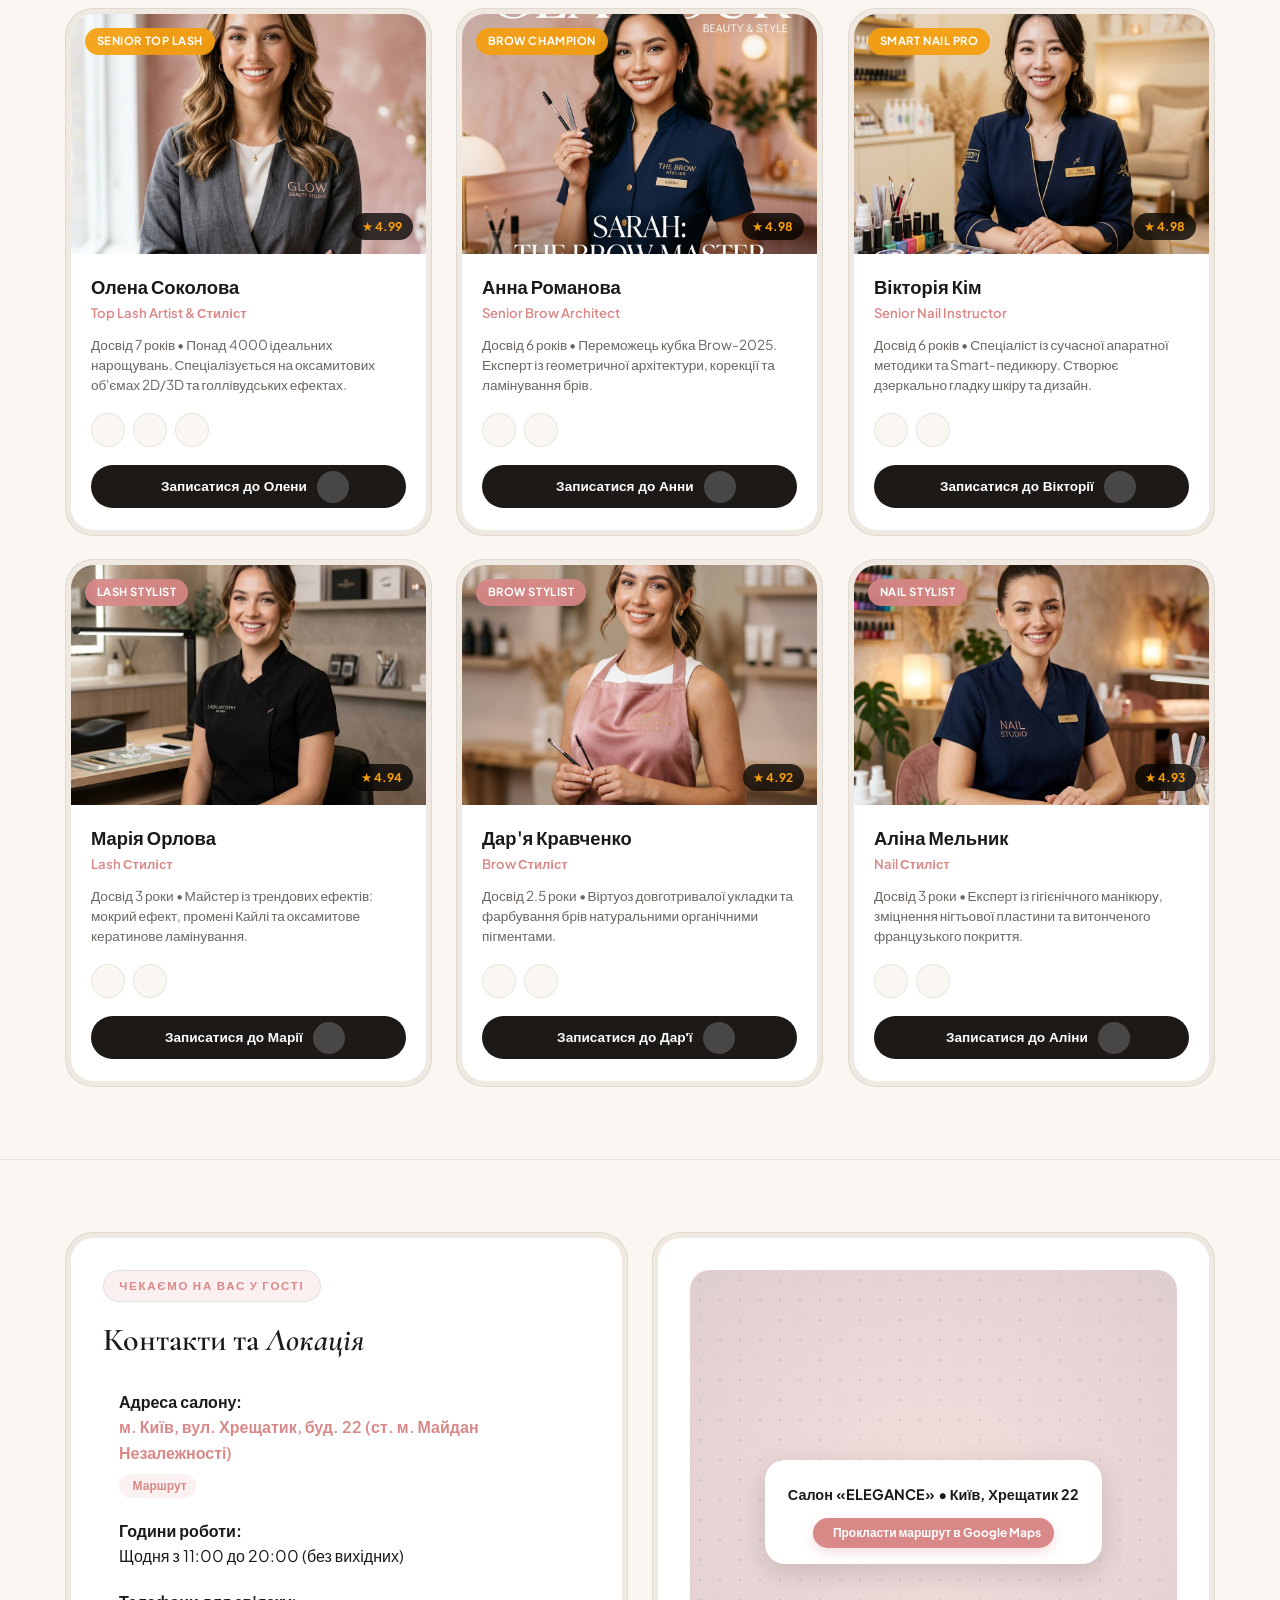
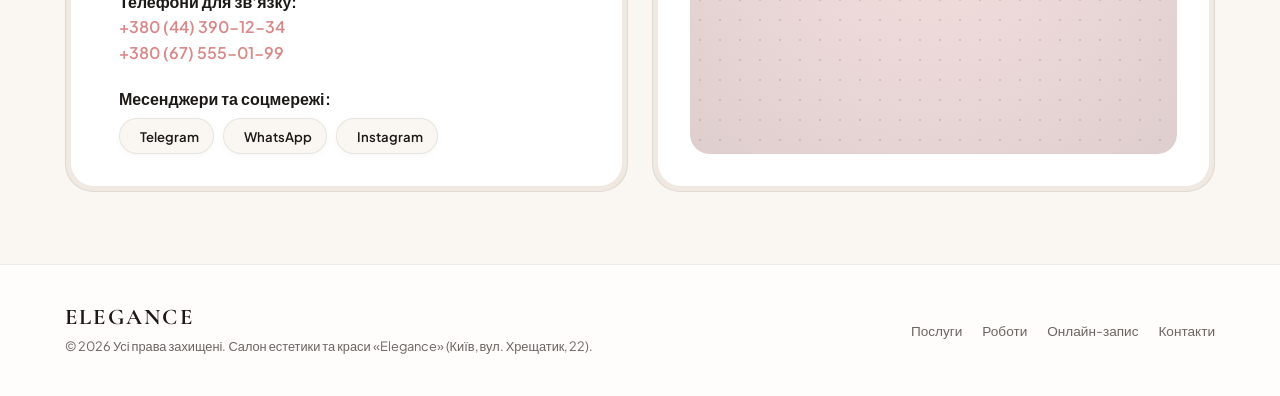
==== commit 928cfbef: "Update index.html" ====
--- a/index.html
+++ b/index.html
@@ -14,7 +14,7 @@
     <!-- Remix Icon -->
     <link href="https://cdn.jsdelivr.net/npm/remixicon@3.5.0/fonts/remixicon.css" rel="stylesheet">
     
-    <link rel="stylesheet" href="index.css?v=20260807_PARALLEL_COMBOS_v2">
+    <link rel="stylesheet" href="index.css?v=20260807_MOBILE_PERFECT_v3">
 </head>
 <body>
 
--- a/index.css
+++ b/index.css
@@ -1066,6 +1066,129 @@
     border: 1px solid var(--color-border-hairline);
 }
 
+/* Combo Cards Grid in Calculator Section */
+.combo-cards-grid {
+    display: grid;
+    grid-template-columns: repeat(3, 1fr);
+    gap: 1.25rem;
+    margin-bottom: 2.25rem;
+}
+
+.combo-card-shell {
+    padding: 4px;
+    background: var(--color-bg-card-shell);
+    border-radius: 1.35rem;
+    border: 1px solid var(--color-border-hairline);
+    transition: var(--transition-normal);
+}
+
+.combo-card-shell:hover, .combo-card-shell.featured {
+    border-color: var(--color-pink-primary);
+    transform: translateY(-4px);
+    box-shadow: var(--shadow-ambient);
+}
+
+.combo-card-core {
+    background: var(--color-bg-card-core);
+    border-radius: calc(1.35rem - 4px);
+    padding: 1.35rem 1.15rem;
+    height: 100%;
+    display: flex;
+    flex-direction: column;
+}
+
+.combo-badge {
+    align-self: flex-start;
+    display: inline-flex;
+    align-items: center;
+    gap: 0.35rem;
+    padding: 0.25rem 0.65rem;
+    border-radius: var(--radius-btn);
+    background: rgba(217, 136, 136, 0.12);
+    color: var(--color-pink-primary);
+    font-size: 0.72rem;
+    font-weight: 700;
+    text-transform: uppercase;
+    letter-spacing: 0.04em;
+    margin-bottom: 0.75rem;
+}
+
+.combo-badge.vip {
+    background: rgba(245, 158, 11, 0.15);
+    color: #D97706;
+}
+
+[data-theme="dark"] .combo-badge.vip {
+    background: rgba(245, 158, 11, 0.25);
+    color: #FBBF24;
+}
+
+.combo-name {
+    font-size: 1.1rem;
+    font-weight: 700;
+    line-height: 1.25;
+    margin-bottom: 0.4rem;
+}
+
+.combo-services {
+    font-size: 0.82rem;
+    color: var(--color-text-muted);
+    line-height: 1.45;
+    margin-bottom: 1rem;
+    flex: 1;
+}
+
+.combo-metrics-row {
+    display: flex;
+    flex-direction: column;
+    gap: 0.35rem;
+    padding: 0.75rem 0;
+    border-top: 1px solid var(--color-border-hairline);
+    border-bottom: 1px solid var(--color-border-hairline);
+    margin-bottom: 1rem;
+    font-size: 0.8rem;
+}
+
+.metric-item {
+    display: flex;
+    justify-content: space-between;
+    align-items: center;
+}
+
+.metric-label {
+    color: var(--color-text-muted);
+}
+
+.metric-val {
+    font-weight: 700;
+}
+
+.combo-price-row {
+    display: flex;
+    align-items: center;
+    justify-content: space-between;
+    gap: 0.5rem;
+}
+
+.custom-builder-box {
+    margin-top: 2rem;
+    padding-top: 1.75rem;
+    border-top: 1px dashed var(--color-border-hairline);
+}
+
+.builder-title {
+    font-size: 1.05rem;
+    font-weight: 700;
+    margin-bottom: 1.25rem;
+    display: flex;
+    align-items: center;
+    gap: 0.5rem;
+}
+
+.builder-title i {
+    color: var(--color-pink-primary);
+}
+
 .result-details {
     display: flex;
     align-items: center;
@@ -1180,7 +1303,7 @@
 
 /* Category Filter Tabs for Booking */
 .b-cat-tabs-bezel {
-    max-width: 580px;
+    max-width: 760px;
     margin: 0 auto 1.5rem;
     padding: 4px;
     background: var(--color-bg-card-shell);
@@ -1190,7 +1313,7 @@
 
 .b-cat-tabs-core {
     display: grid;
-    grid-template-columns: repeat(3, 1fr);
+    grid-template-columns: repeat(4, 1fr);
     background: var(--color-bg-card-core);
     border-radius: var(--radius-btn);
     padding: 3px;
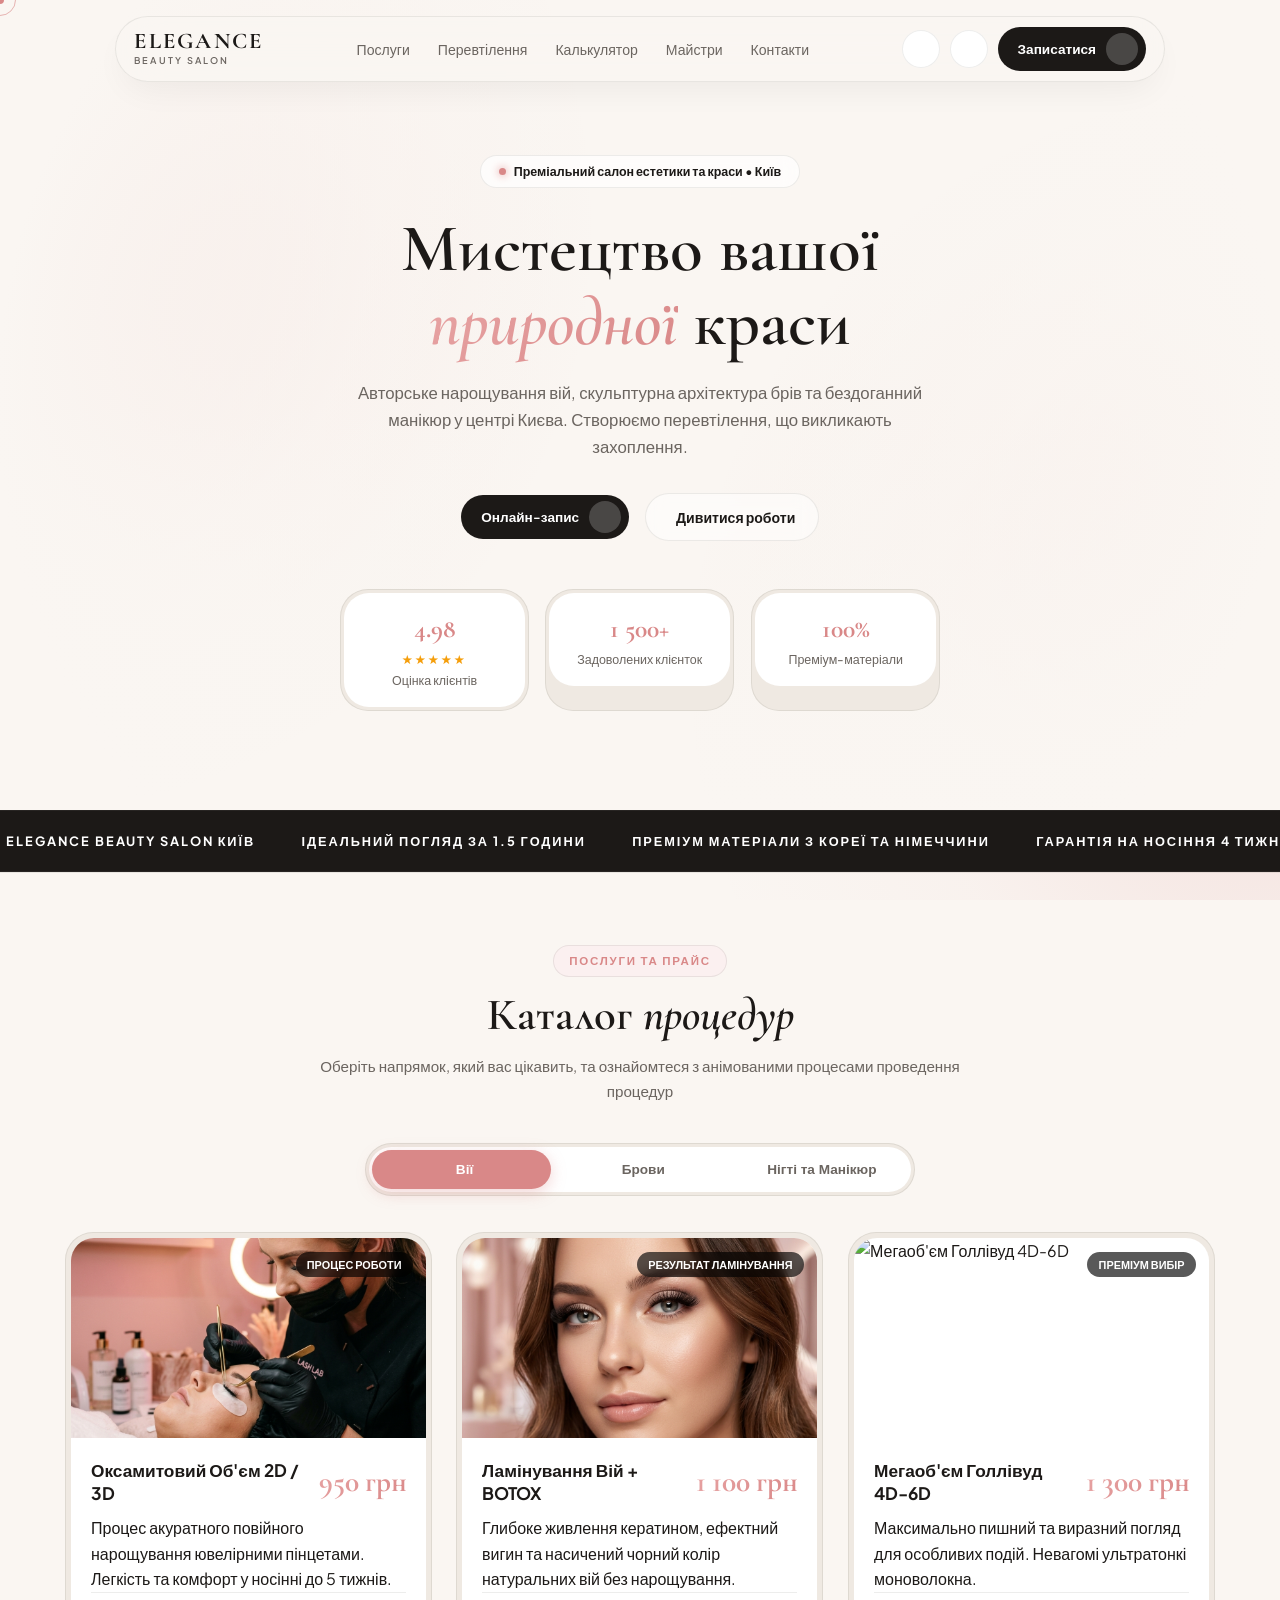
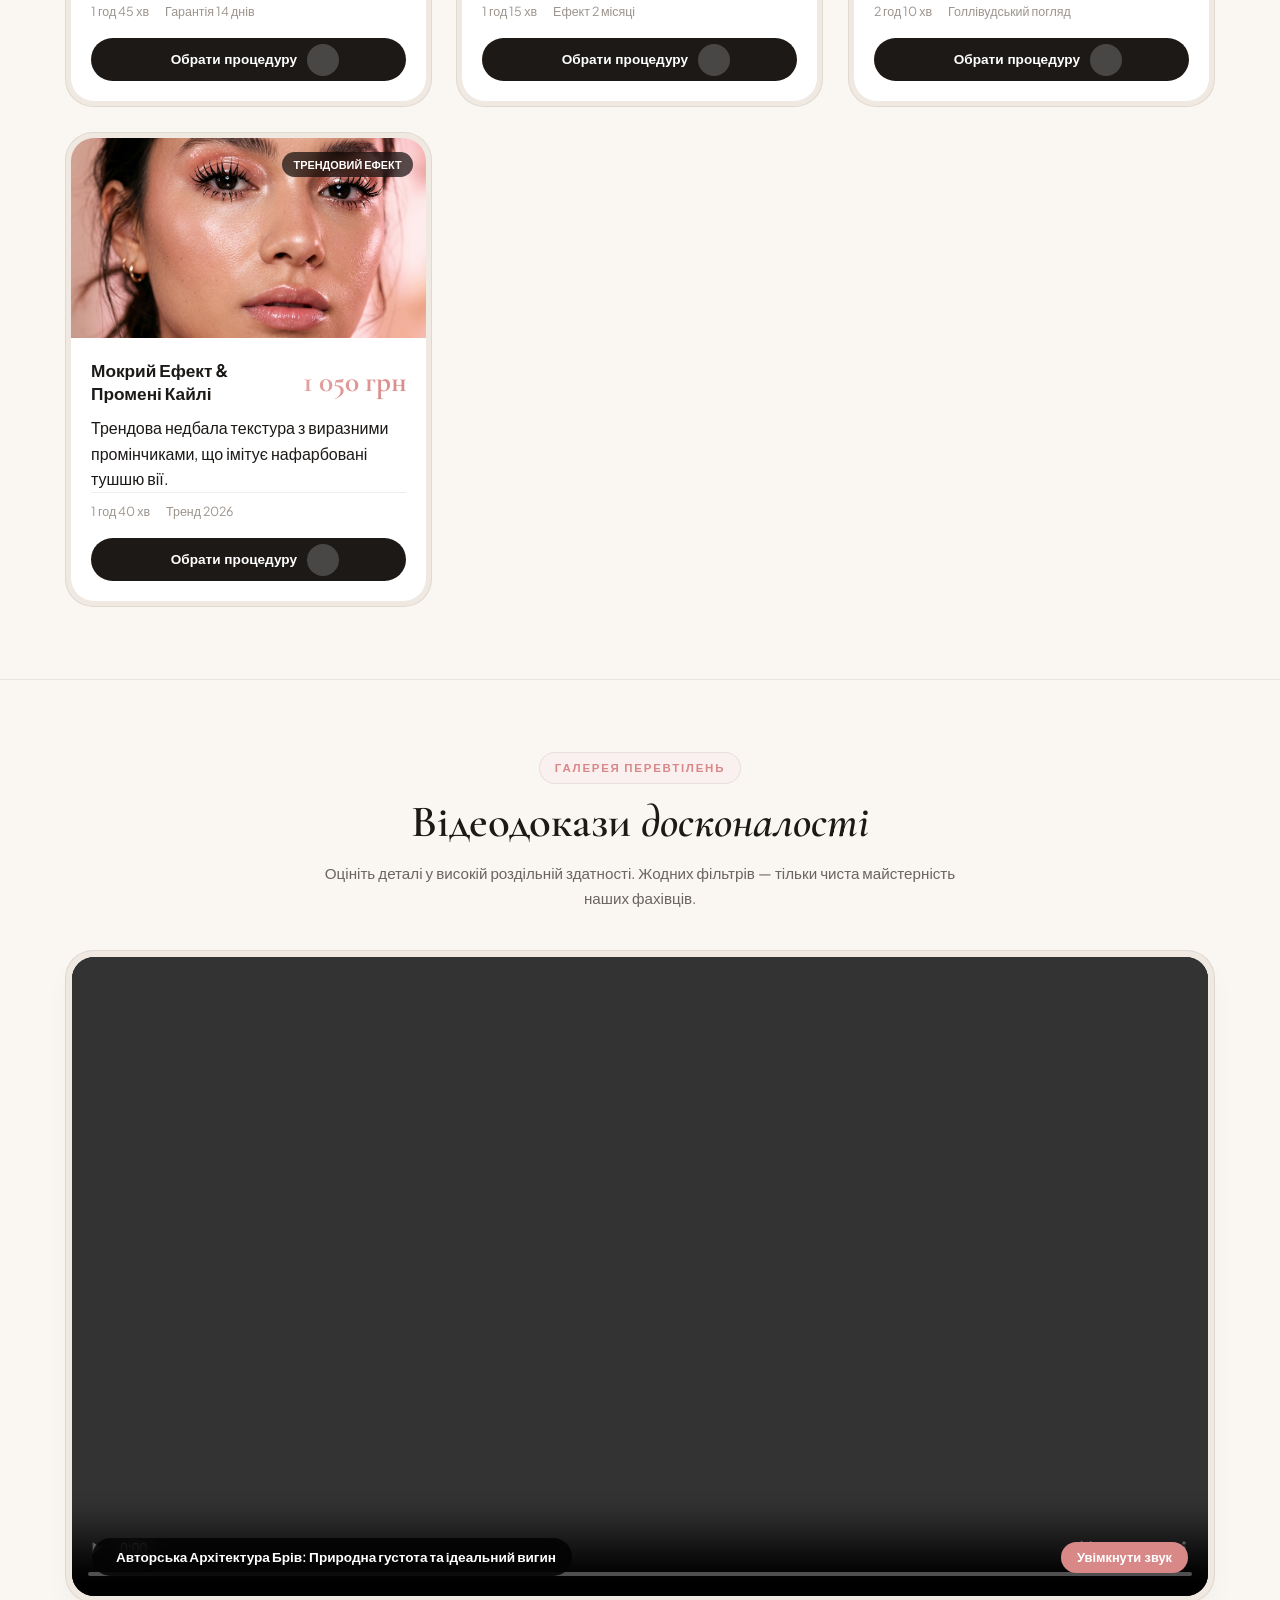
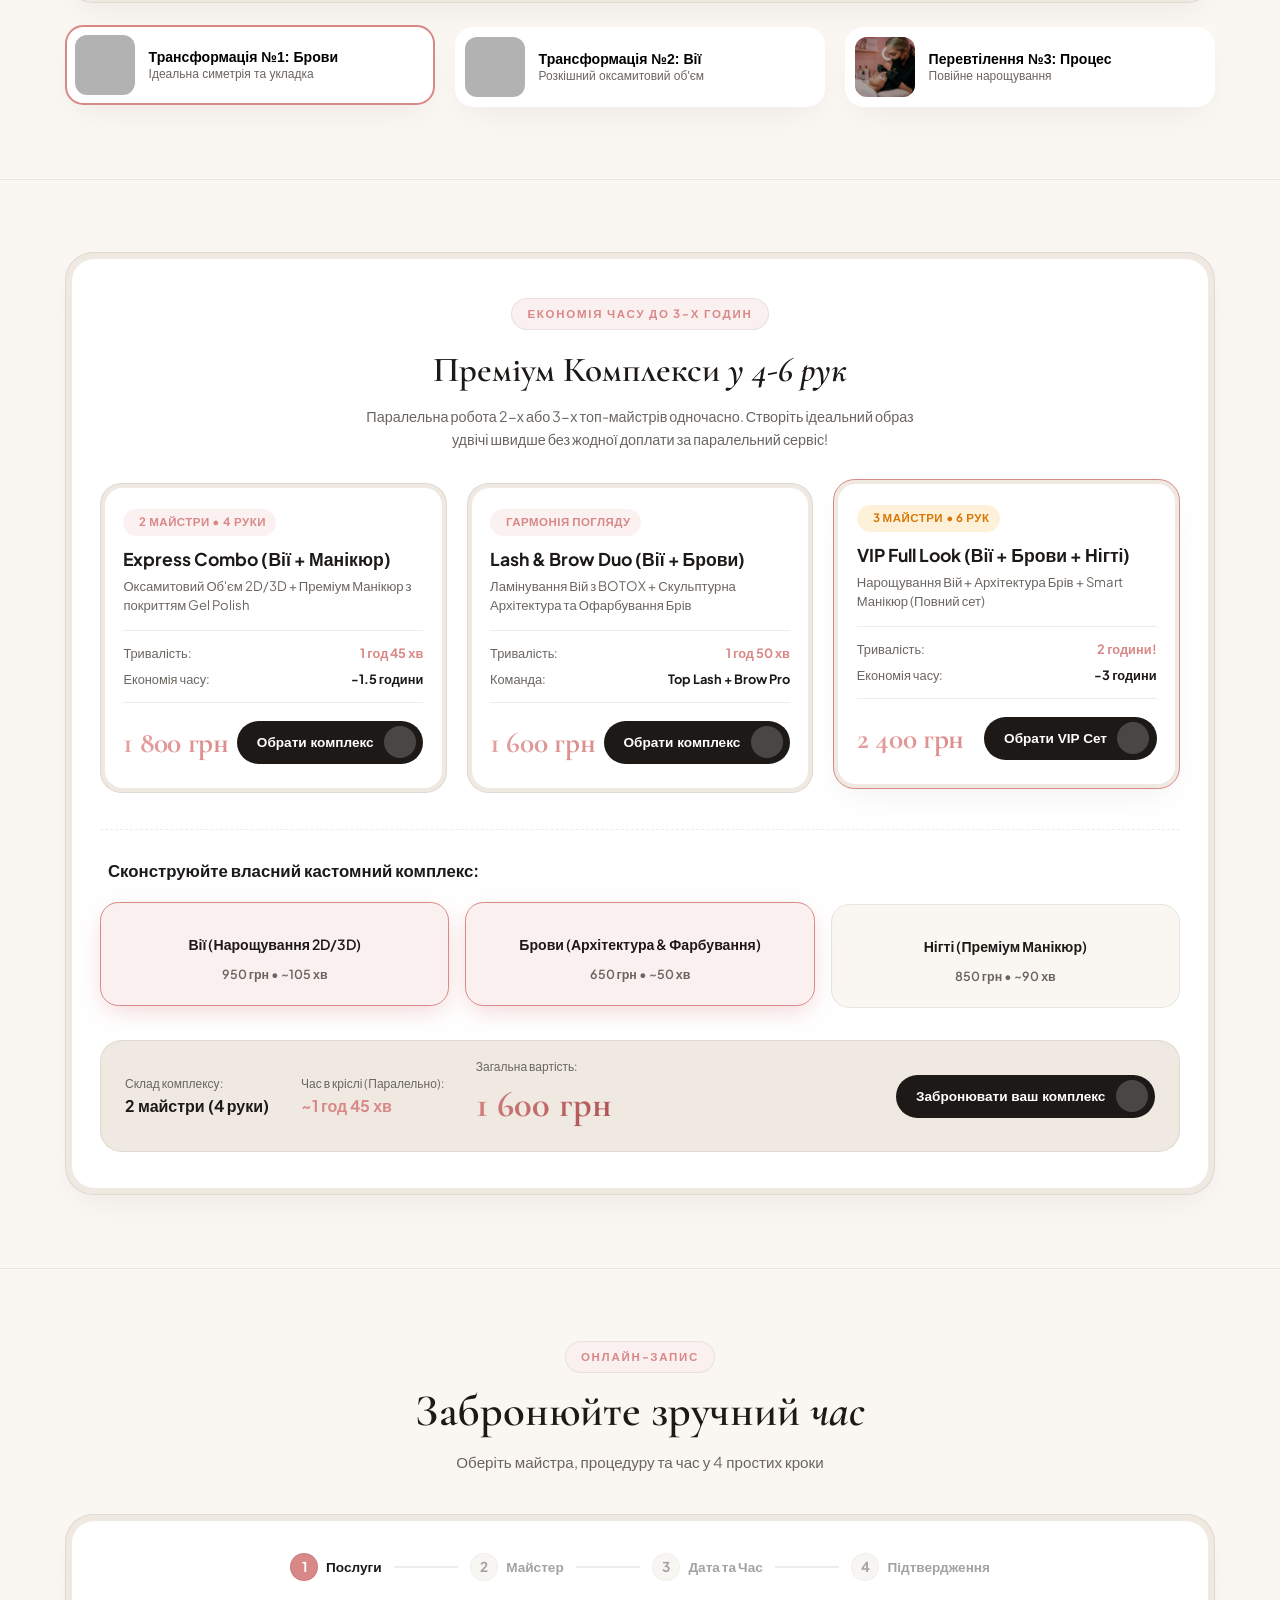
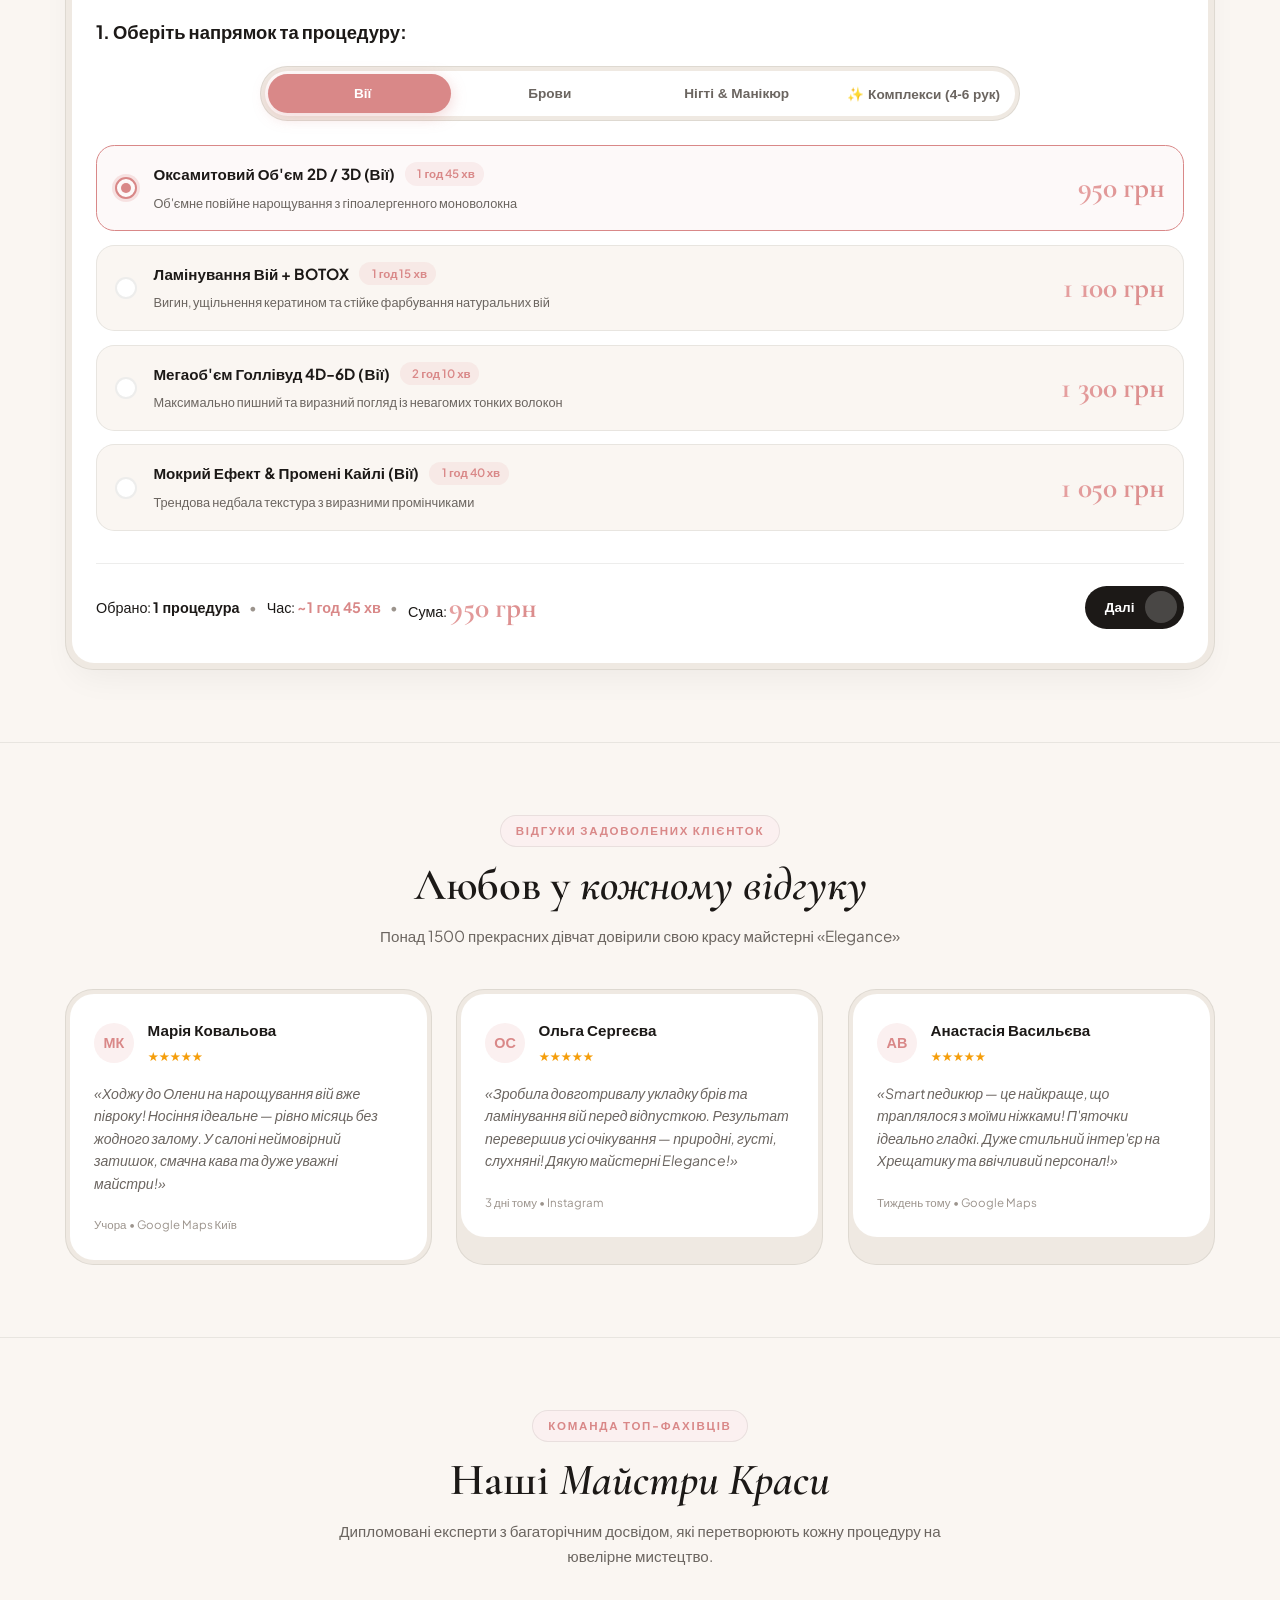
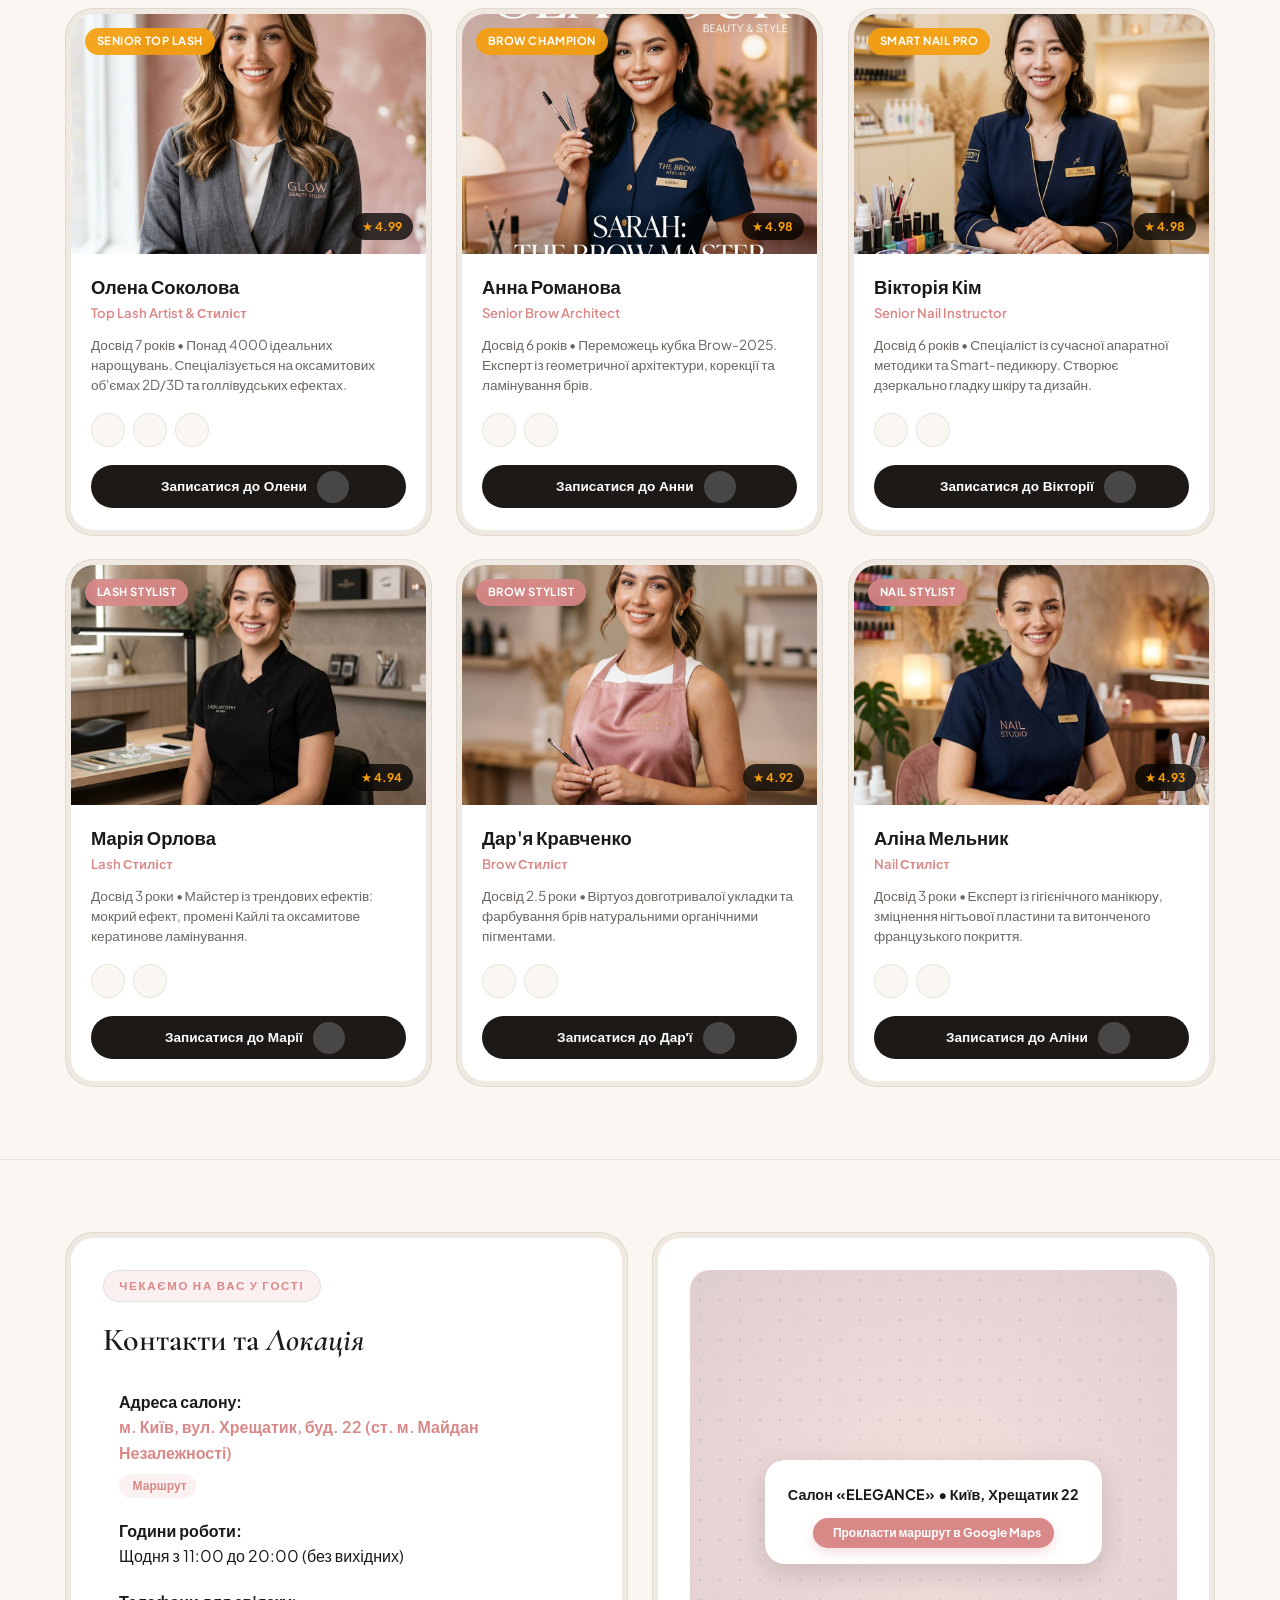
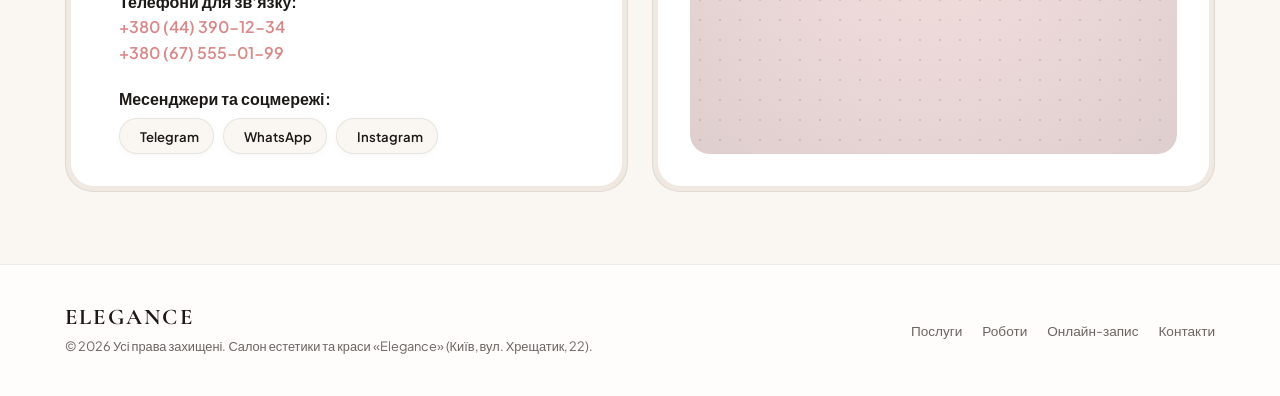
==== commit 56189456: "Update index.html" ====
--- a/index.html
+++ b/index.html
@@ -14,7 +14,7 @@
     <!-- Remix Icon -->
     <link href="https://cdn.jsdelivr.net/npm/remixicon@3.5.0/fonts/remixicon.css" rel="stylesheet">
     
-    <link rel="stylesheet" href="index.css?v=20260807_MOBILE_PERFECT_v3">
+    <link rel="stylesheet" href="index.css?v=20260807_MOBILE_CONTAINMENT_v4">
 </head>
 <body>
 
--- a/index.css
+++ b/index.css
@@ -1061,9 +1061,11 @@
     align-items: center;
     justify-content: space-between;
     padding: 1rem 1.5rem;
-    border-radius: var(--radius-btn);
+    border-radius: 1.35rem;
     background: var(--color-bg-card-shell);
     border: 1px solid var(--color-border-hairline);
+    width: 100%;
+    box-sizing: border-box;
 }
 
 /* Combo Cards Grid in Calculator Section */
@@ -2615,8 +2617,21 @@
 }
 
 @media (max-width: 768px) {
+    html, body {
+        overflow-x: hidden !important;
+        width: 100% !important;
+        max-width: 100% !important;
+    }
+
     section {
-        padding: 2.5rem 1rem;
+        padding: 2.25rem 0.85rem;
+        overflow-x: hidden;
+    }
+
+    .section-container {
+        padding: 0 0.25rem;
+        max-width: 100%;
+        overflow-x: hidden;
     }
 
     .hero-section {
@@ -2626,11 +2641,11 @@
     }
 
     .hero-heading {
-        font-size: clamp(2rem, 8vw, 3rem);
+        font-size: clamp(1.9rem, 7.5vw, 2.8rem);
     }
 
     .hero-description {
-        font-size: 0.95rem;
+        font-size: 0.92rem;
         margin-bottom: 1.5rem;
     }
 
@@ -2648,6 +2663,124 @@
     .hero-stats-grid {
         grid-template-columns: 1fr;
         gap: 0.75rem;
+    }
+
+    /* Horizontal Swipeable Touch Slider for Combo Cards in Calculator Section */
+    .combo-cards-grid {
+        display: flex !important;
+        flex-wrap: nowrap !important;
+        overflow-x: auto !important;
+        scroll-snap-type: x mandatory !important;
+        -webkit-overflow-scrolling: touch !important;
+        gap: 0.85rem !important;
+        padding: 0.4rem 0.25rem 1rem !important;
+        margin-left: -0.25rem !important;
+        margin-right: -0.25rem !important;
+        margin-bottom: 1.5rem !important;
+        scrollbar-width: none !important;
+    }
+
+    .combo-cards-grid::-webkit-scrollbar {
+        display: none !important;
+    }
+
+    .combo-card-shell {
+        flex: 0 0 86% !important;
+        min-width: 270px !important;
+        max-width: 320px !important;
+        scroll-snap-align: center !important;
+        box-sizing: border-box !important;
+    }
+
+    .custom-builder-box {
+        margin-top: 1.5rem;
+        padding-top: 1.25rem;
+    }
+
+    /* Perfect Rectangular Mobile Result Bar */
+    .quiz-result-bar {
+        flex-direction: column !important;
+        gap: 1.15rem !important;
+        padding: 1.25rem 1rem !important;
+        align-items: stretch !important;
+        text-align: left !important;
+        border-radius: 1.25rem !important;
+        width: 100% !important;
+        box-sizing: border-box !important;
+    }
+
+    .result-details {
+        display: flex !important;
+        flex-direction: column !important;
+        gap: 0.75rem !important;
+        width: 100% !important;
+        justify-content: flex-start !important;
+    }
+
+    .result-item {
+        display: flex !important;
+        flex-direction: row !important;
+        align-items: center !important;
+        justify-content: space-between !important;
+        width: 100% !important;
+        padding-bottom: 0.5rem !important;
+        border-bottom: 1px dashed var(--color-border-hairline) !important;
+    }
+
+    .result-item:last-child {
+        border-bottom: none !important;
+        padding-bottom: 0 !important;
+    }
+
+    .result-label {
+        font-size: 0.82rem !important;
+        color: var(--color-text-muted) !important;
+        white-space: nowrap !important;
+    }
+
+    .result-value {
+        font-size: 0.95rem !important;
+        font-weight: 700 !important;
+        white-space: nowrap !important;
+        text-align: right !important;
+    }
+
+    .result-value.price-total {
+        font-size: 1.6rem !important;
+        color: var(--color-pink-primary) !important;
+    }
+
+    #btnBookCustomCombo {
+        width: 100% !important;
+        justify-content: center !important;
+    }
+
+    /* Horizontal Touch Scroll for Booking Category Tabs */
+    .b-cat-tabs-bezel {
+        max-width: 100% !important;
+        width: 100% !important;
+        overflow: hidden !important;
+        box-sizing: border-box !important;
+    }
+
+    .b-cat-tabs-core {
+        display: flex !important;
+        overflow-x: auto !important;
+        -webkit-overflow-scrolling: touch !important;
+        gap: 0.35rem !important;
+        padding: 4px !important;
+        scrollbar-width: none !important;
+    }
+
+    .b-cat-tabs-core::-webkit-scrollbar {
+        display: none !important;
+    }
+
+    .b-cat-btn {
+        flex: 0 0 auto !important;
+        white-space: nowrap !important;
+        padding: 0.65rem 0.95rem !important;
+        font-size: 0.82rem !important;
     }
 
     .services-tabs-core {
@@ -2655,24 +2788,18 @@
         overflow-x: auto;
         padding: 4px;
         gap: 4px;
+        scrollbar-width: none;
+    }
+
+    .services-tabs-core::-webkit-scrollbar {
+        display: none;
     }
 
     .tab-btn {
-        flex: 1;
+        flex: 0 0 auto;
         white-space: nowrap;
-        padding: 0.6rem 0.75rem;
-        font-size: 0.8rem;
-    }
-
-    .quiz-result-bar {
-        flex-direction: column;
-        gap: 1rem;
-        align-items: stretch;
-        text-align: center;
-    }
-
-    .result-details {
-        justify-content: space-around;
+        padding: 0.6rem 0.85rem;
+        font-size: 0.82rem;
     }
 
     .booking-widget-core {
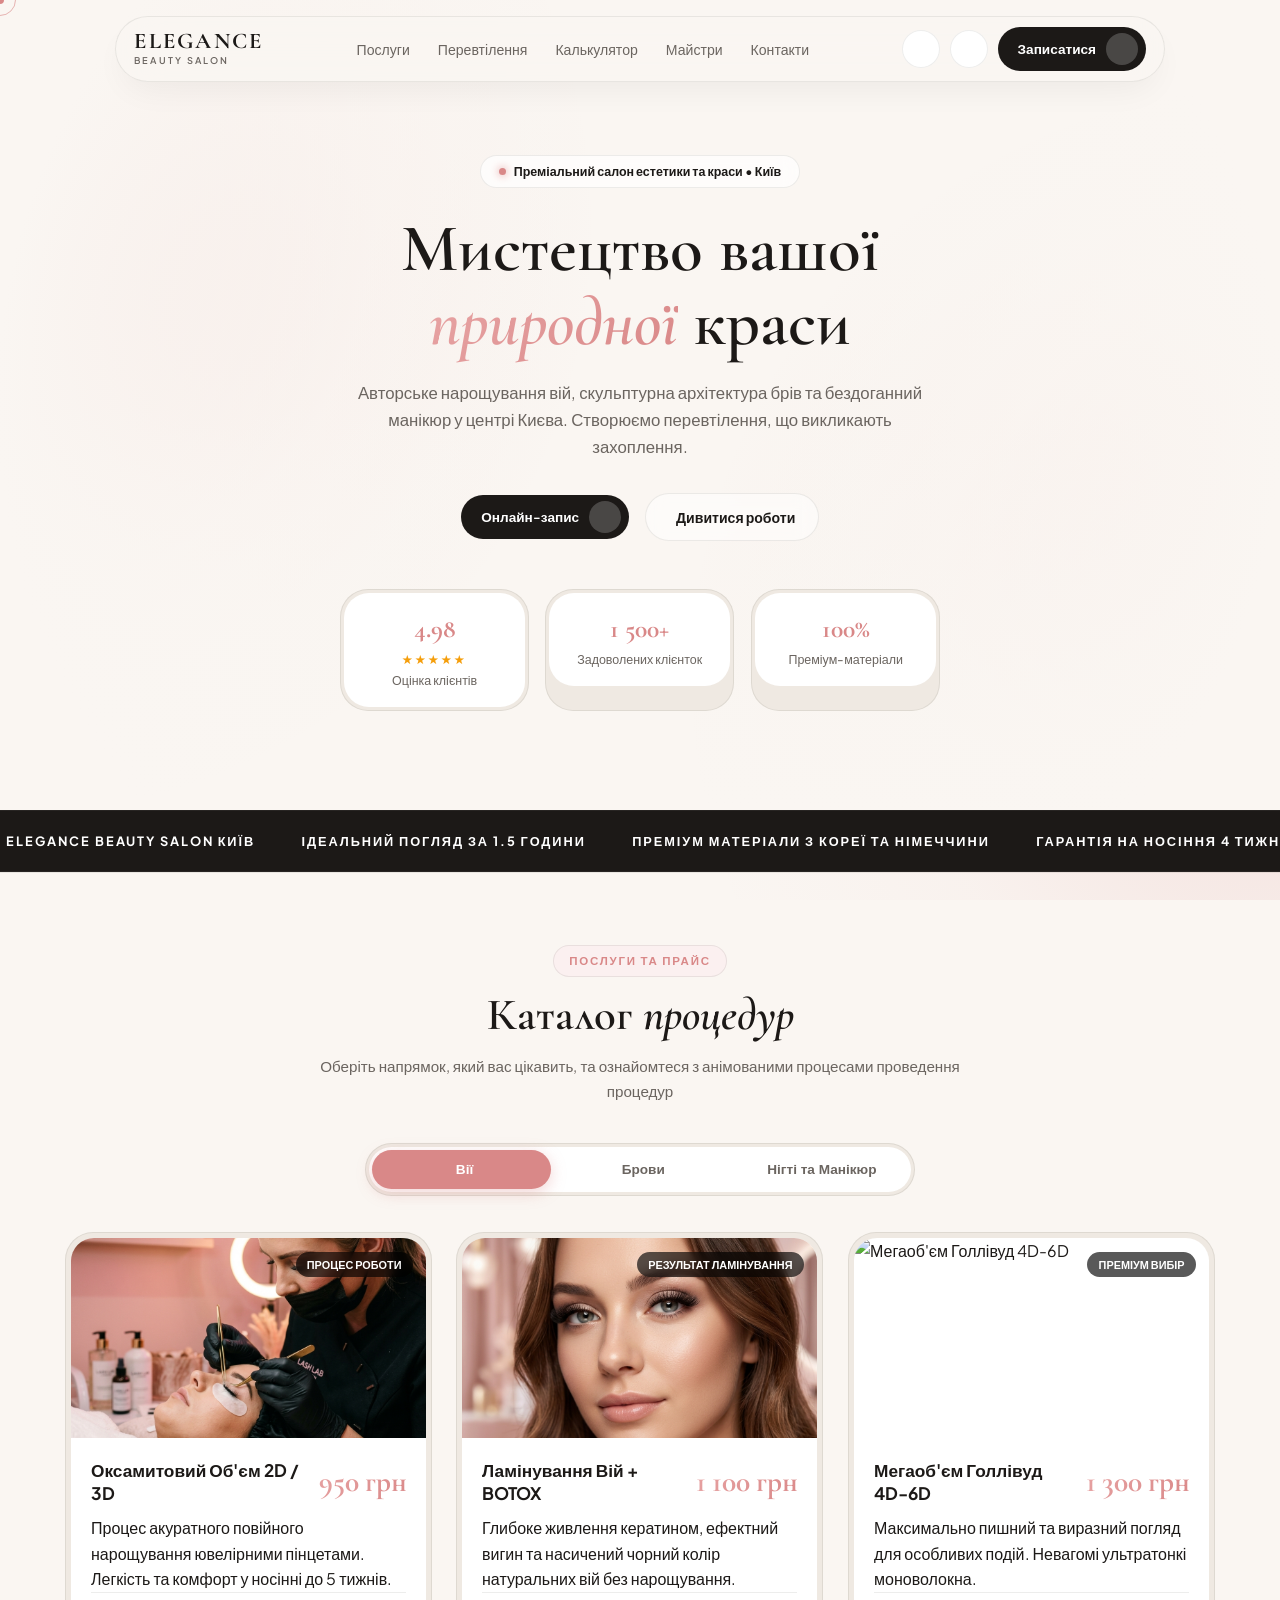
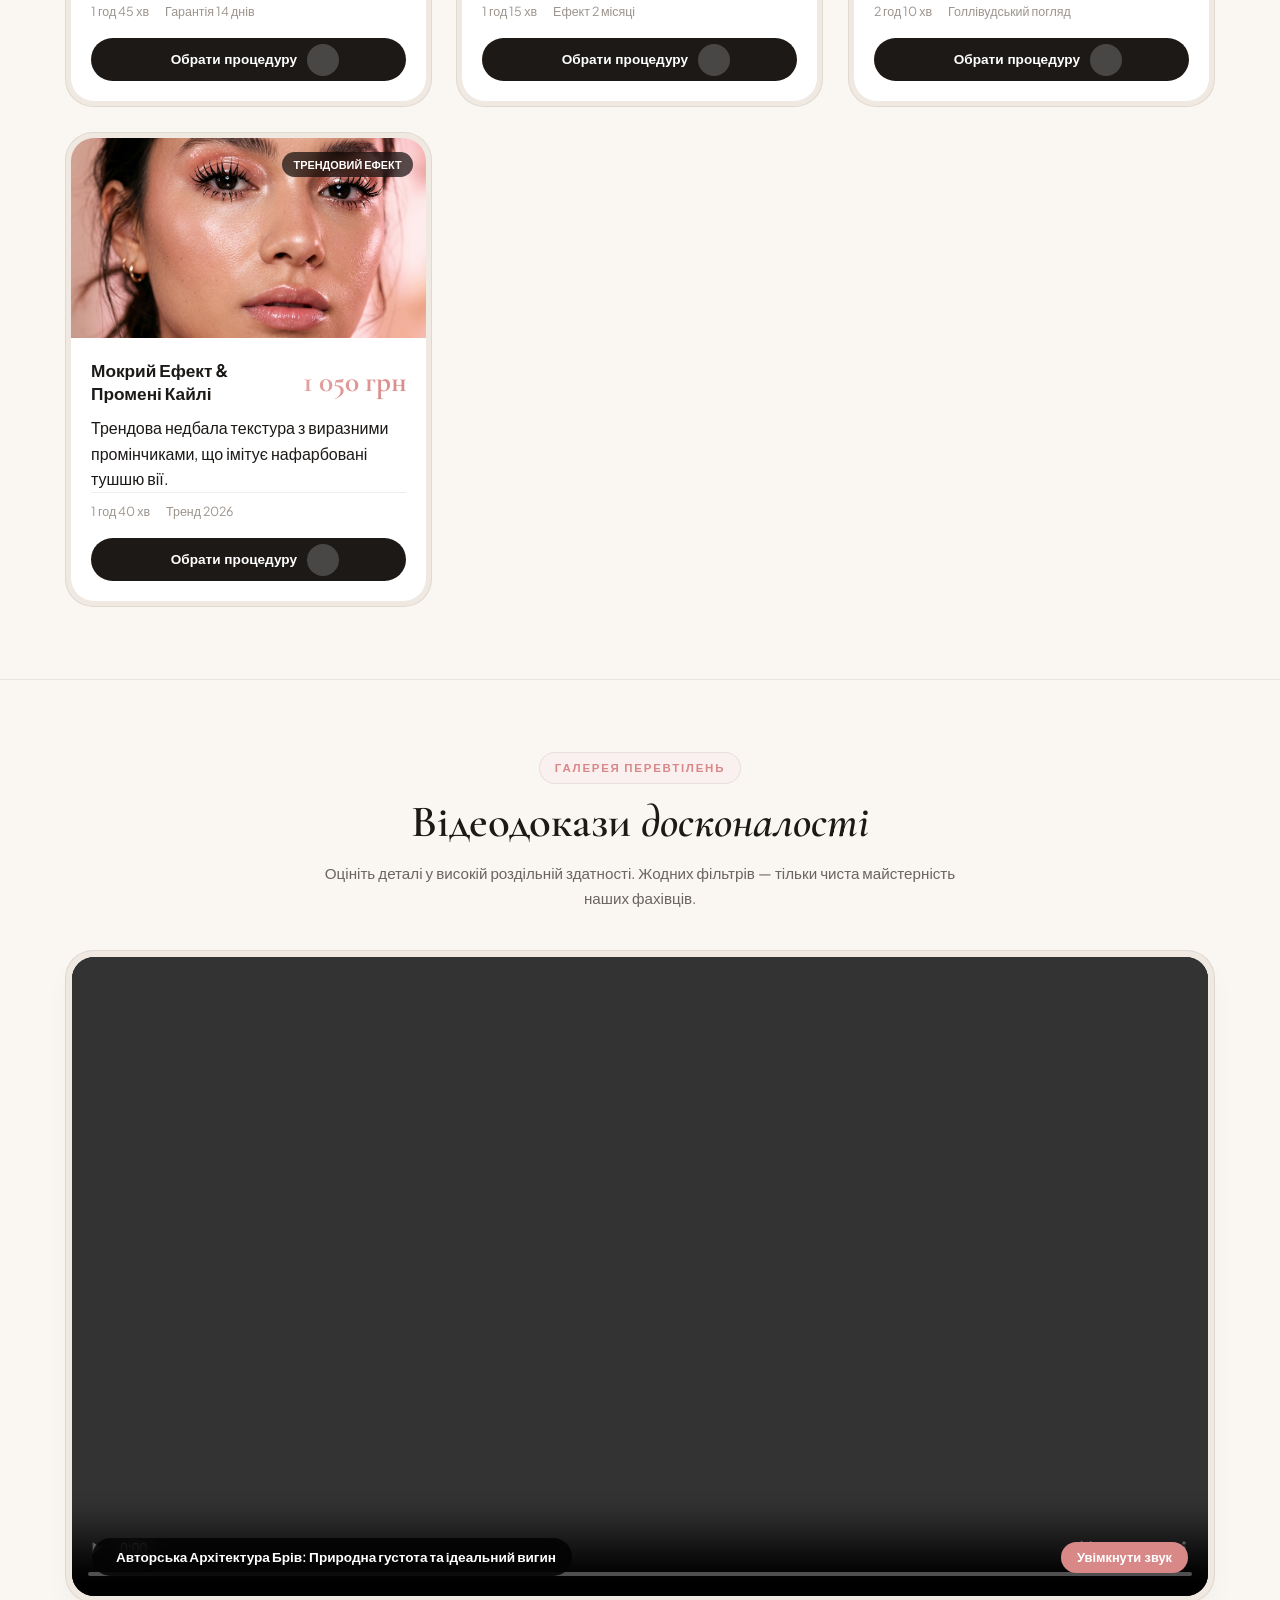
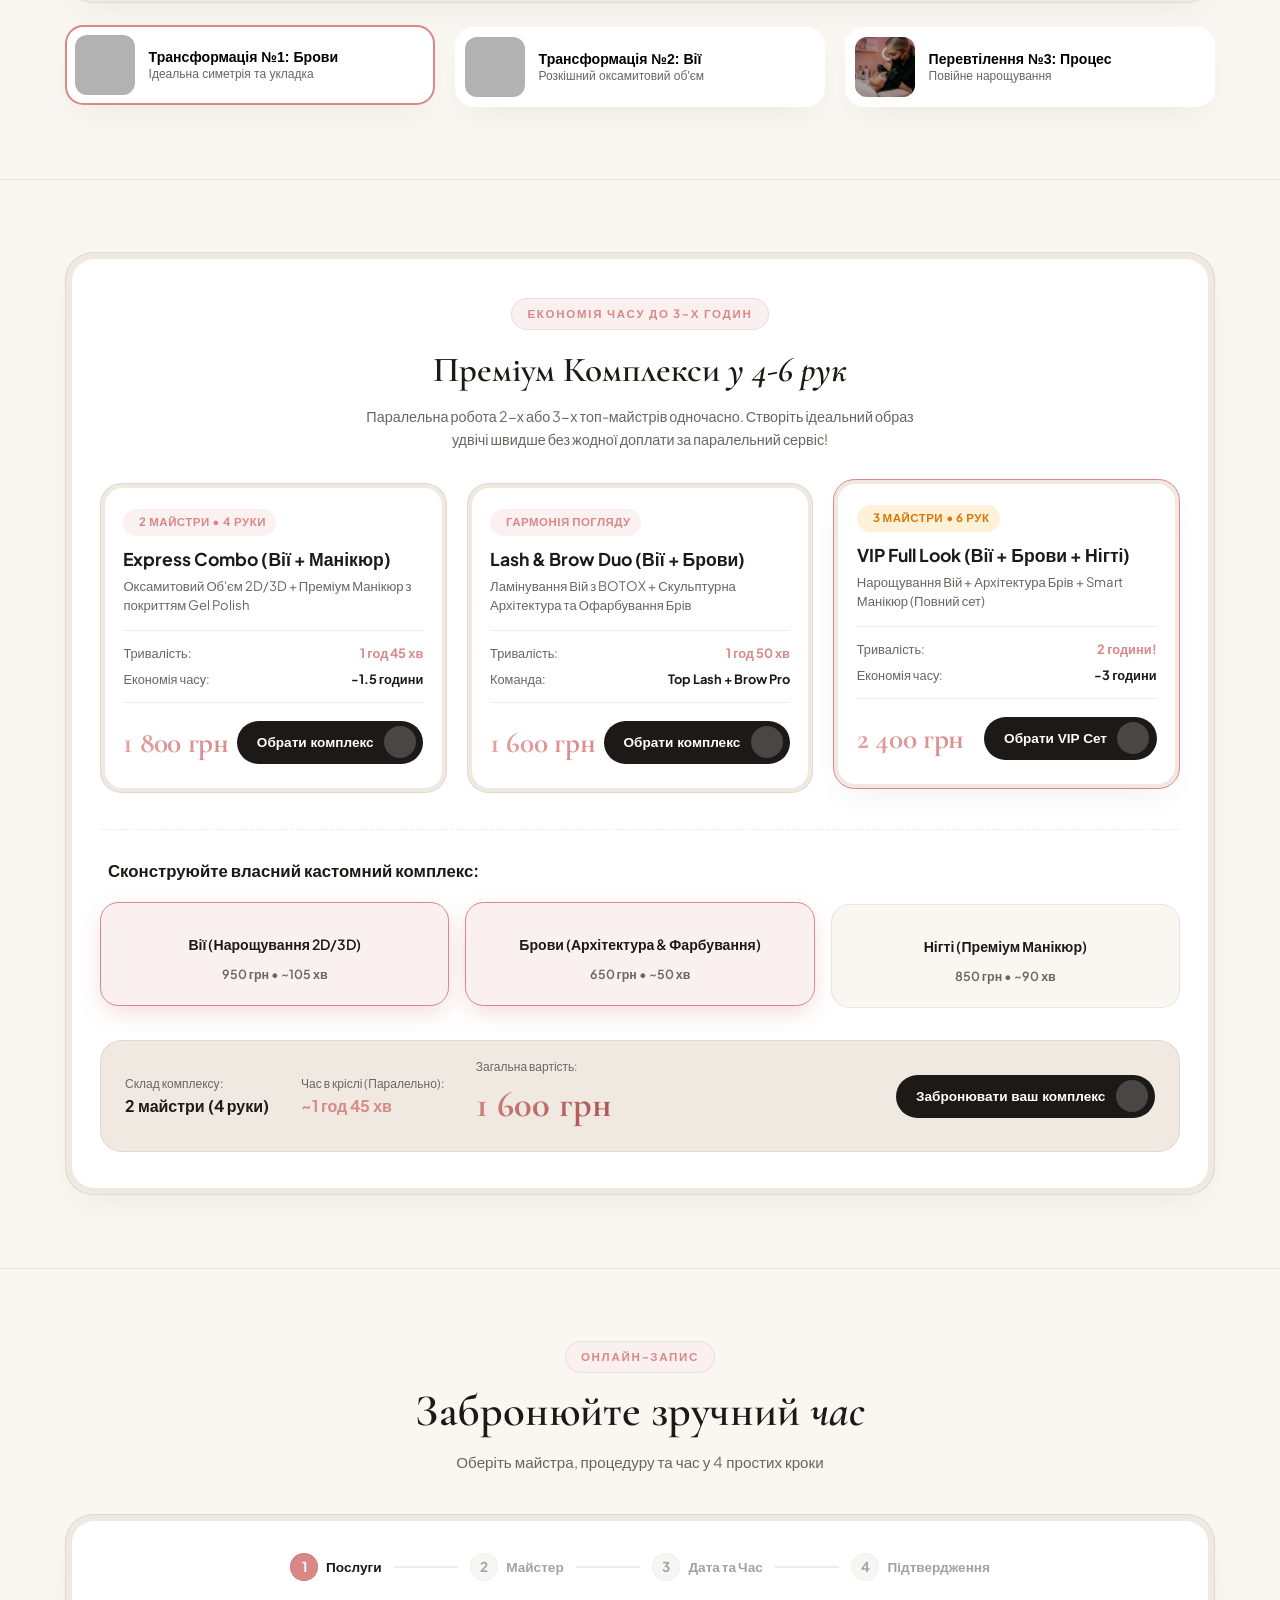
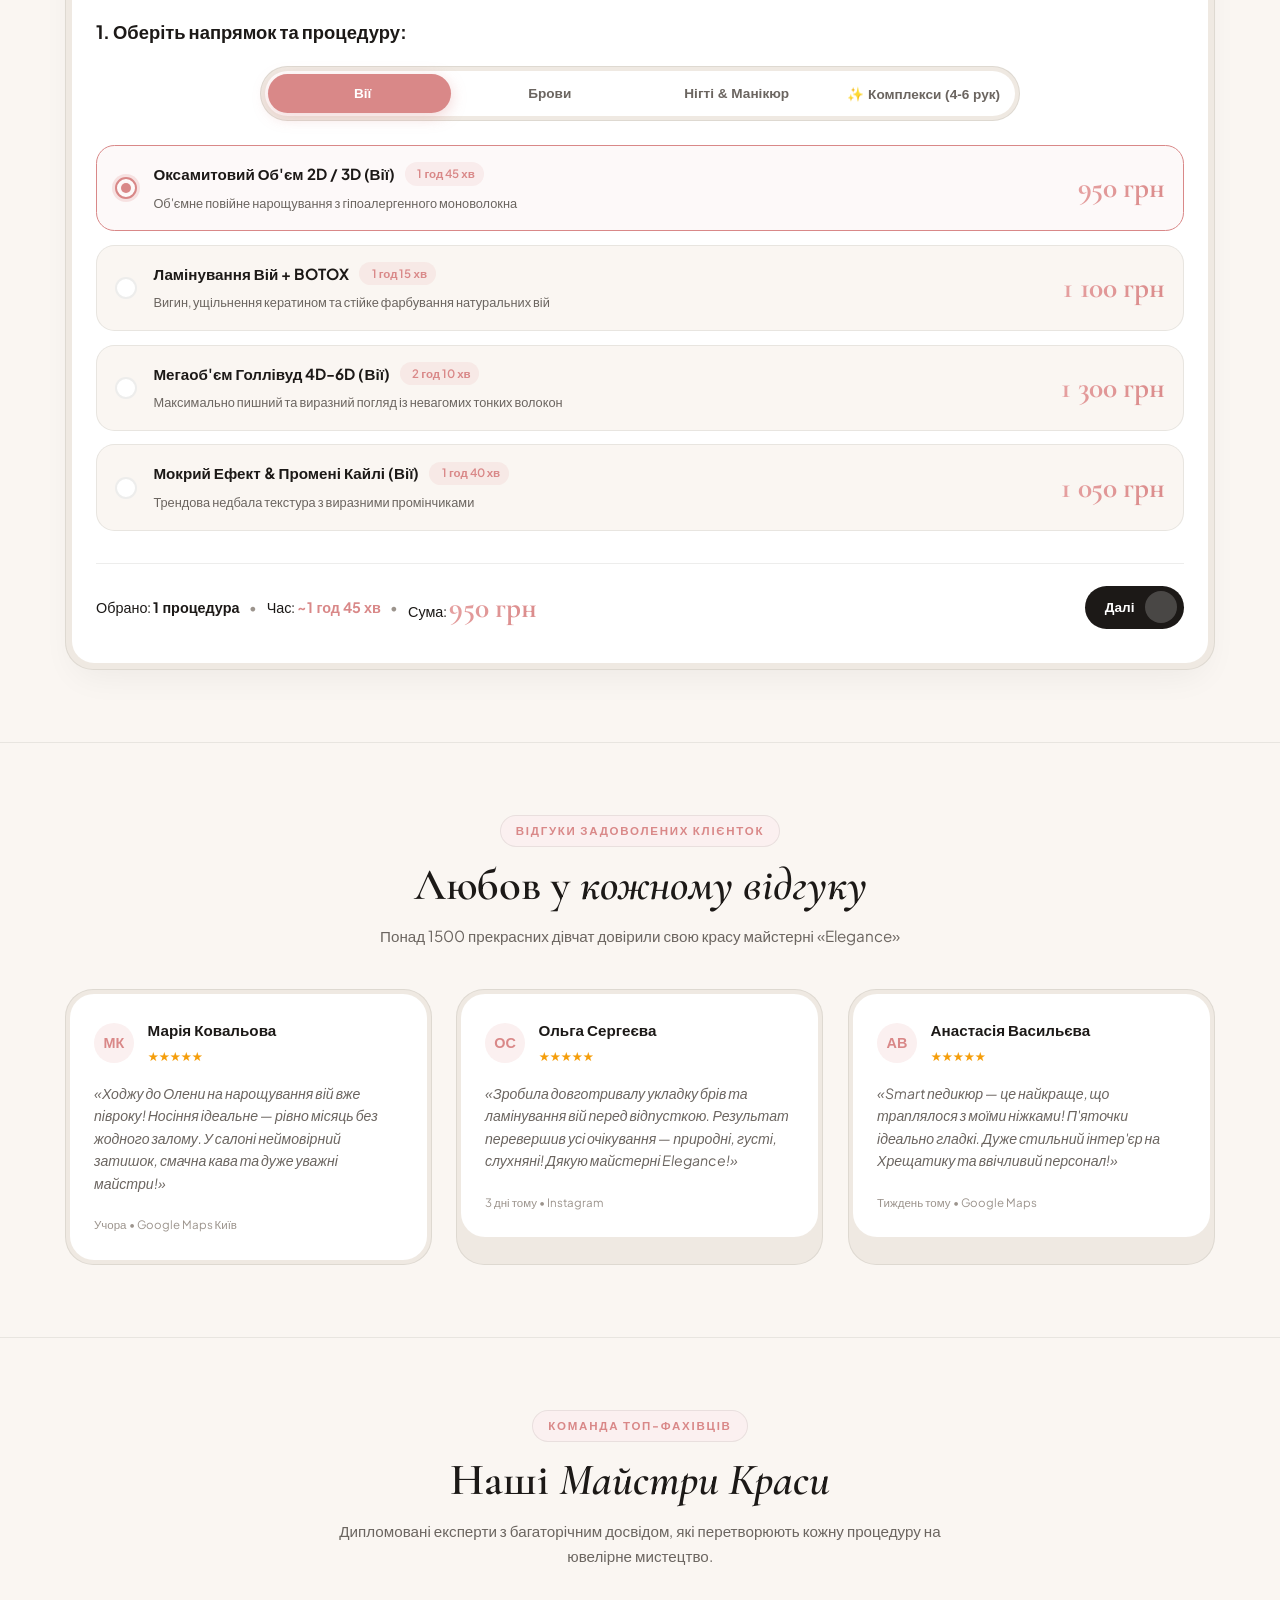
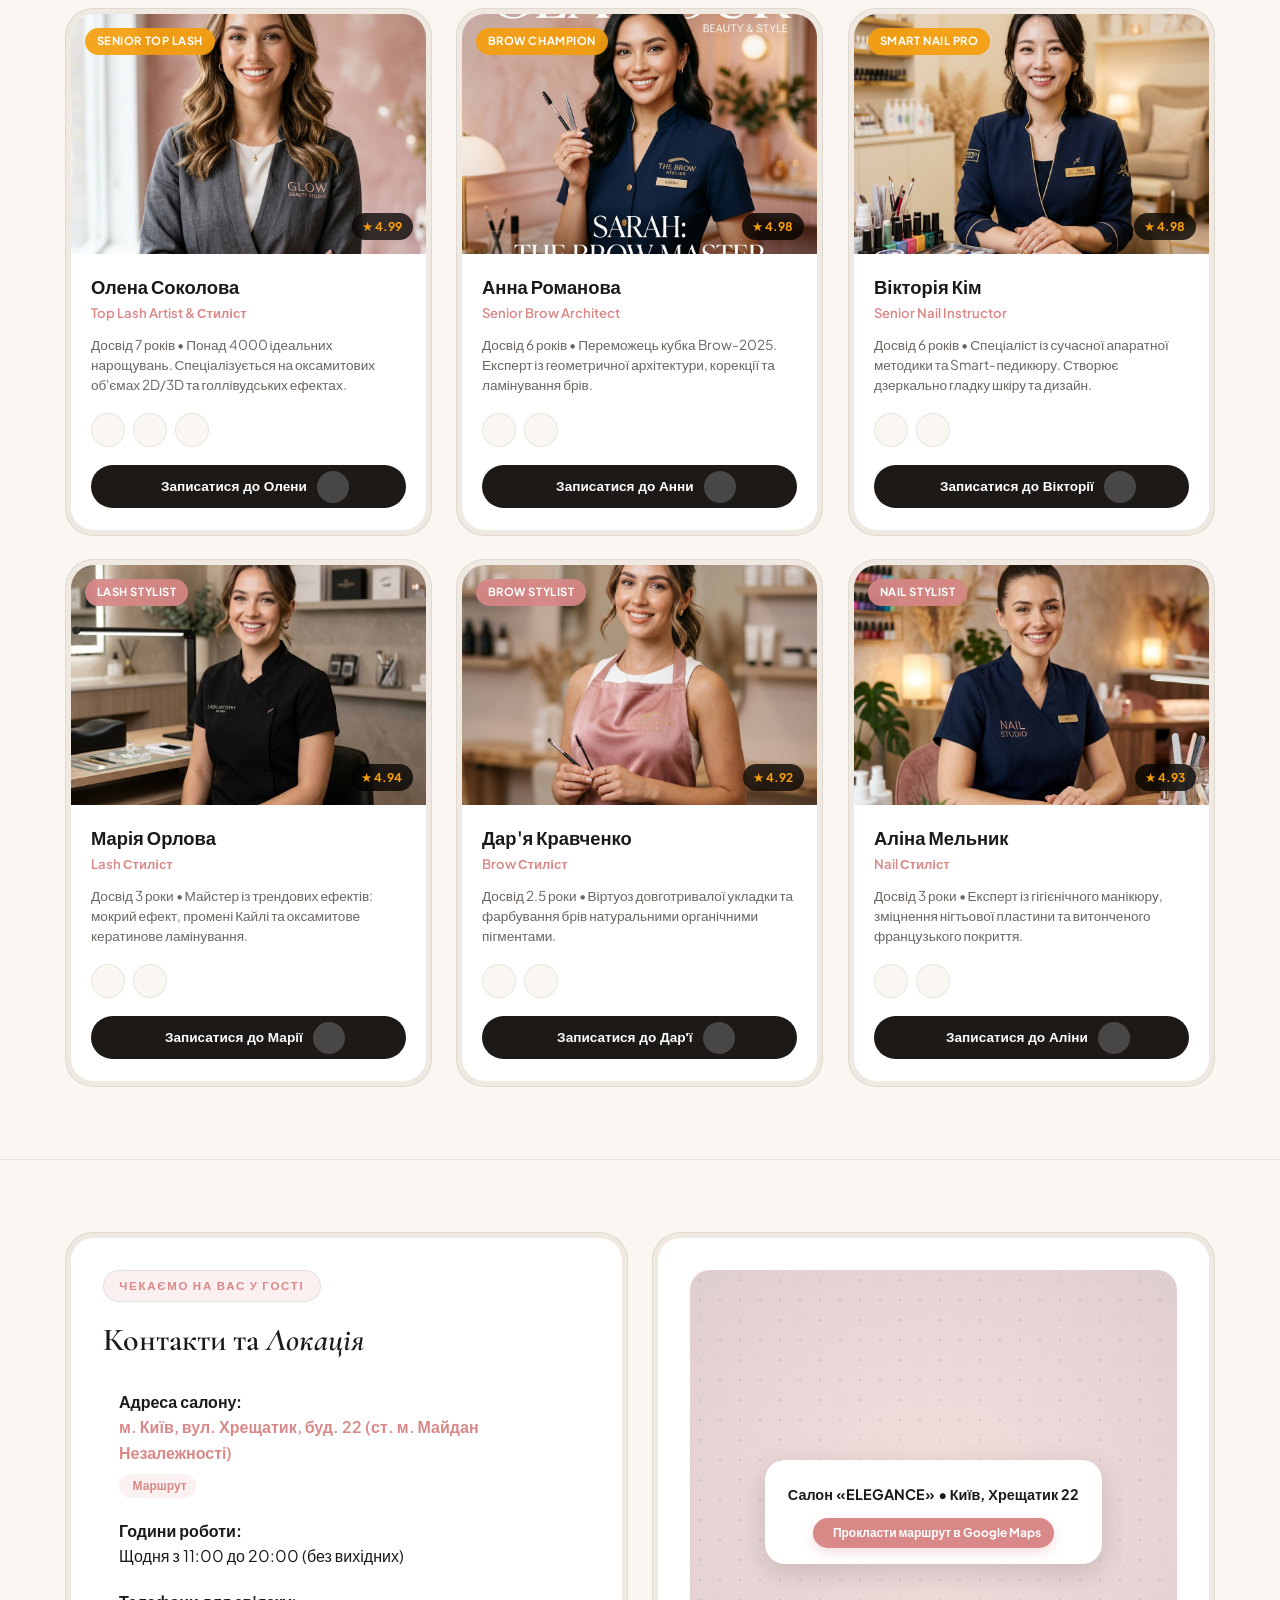
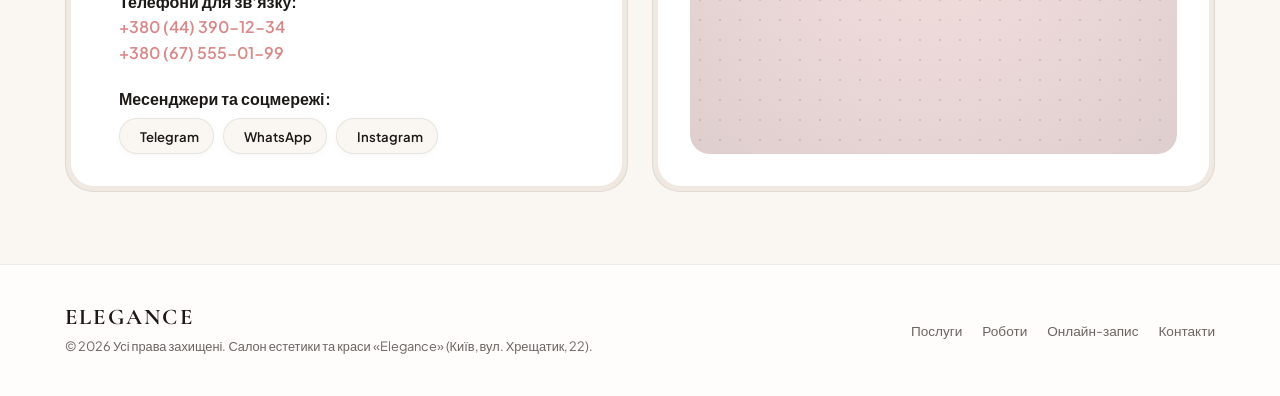
==== commit 36ee182b: "Update index.html" ====
--- a/index.html
+++ b/index.html
@@ -14,7 +14,7 @@
     <!-- Remix Icon -->
     <link href="https://cdn.jsdelivr.net/npm/remixicon@3.5.0/fonts/remixicon.css" rel="stylesheet">
     
-    <link rel="stylesheet" href="index.css?v=20260807_MOBILE_CONTAINMENT_v4">
+    <link rel="stylesheet" href="index.css?v=20260807_MASTERS_MOBILE_FIX_v5">
 </head>
 <body>
 
--- a/index.css
+++ b/index.css
@@ -981,12 +981,18 @@
     border-radius: var(--radius-outer);
     border: 1px solid var(--color-border-hairline);
     box-shadow: var(--shadow-ambient);
+    max-width: 100%;
+    overflow: hidden;
+    box-sizing: border-box;
 }
 
 .calculator-core {
     background: var(--color-bg-card-core);
     border-radius: calc(var(--radius-outer) - 6px);
     padding: 2.25rem 1.75rem;
+    max-width: 100%;
+    overflow: hidden;
+    box-sizing: border-box;
 }
 
 .quiz-header {
@@ -2673,10 +2679,13 @@
         scroll-snap-type: x mandatory !important;
         -webkit-overflow-scrolling: touch !important;
         gap: 0.85rem !important;
-        padding: 0.4rem 0.25rem 1rem !important;
-        margin-left: -0.25rem !important;
-        margin-right: -0.25rem !important;
+        padding: 0.4rem 0.1rem 1rem !important;
+        margin-left: 0 !important;
+        margin-right: 0 !important;
         margin-bottom: 1.5rem !important;
+        width: 100% !important;
+        max-width: 100% !important;
+        box-sizing: border-box !important;
         scrollbar-width: none !important;
     }
 
@@ -2685,9 +2694,9 @@
     }
 
     .combo-card-shell {
-        flex: 0 0 86% !important;
-        min-width: 270px !important;
-        max-width: 320px !important;
+        flex: 0 0 85% !important;
+        min-width: 250px !important;
+        max-width: 285px !important;
         scroll-snap-align: center !important;
         box-sizing: border-box !important;
     }
